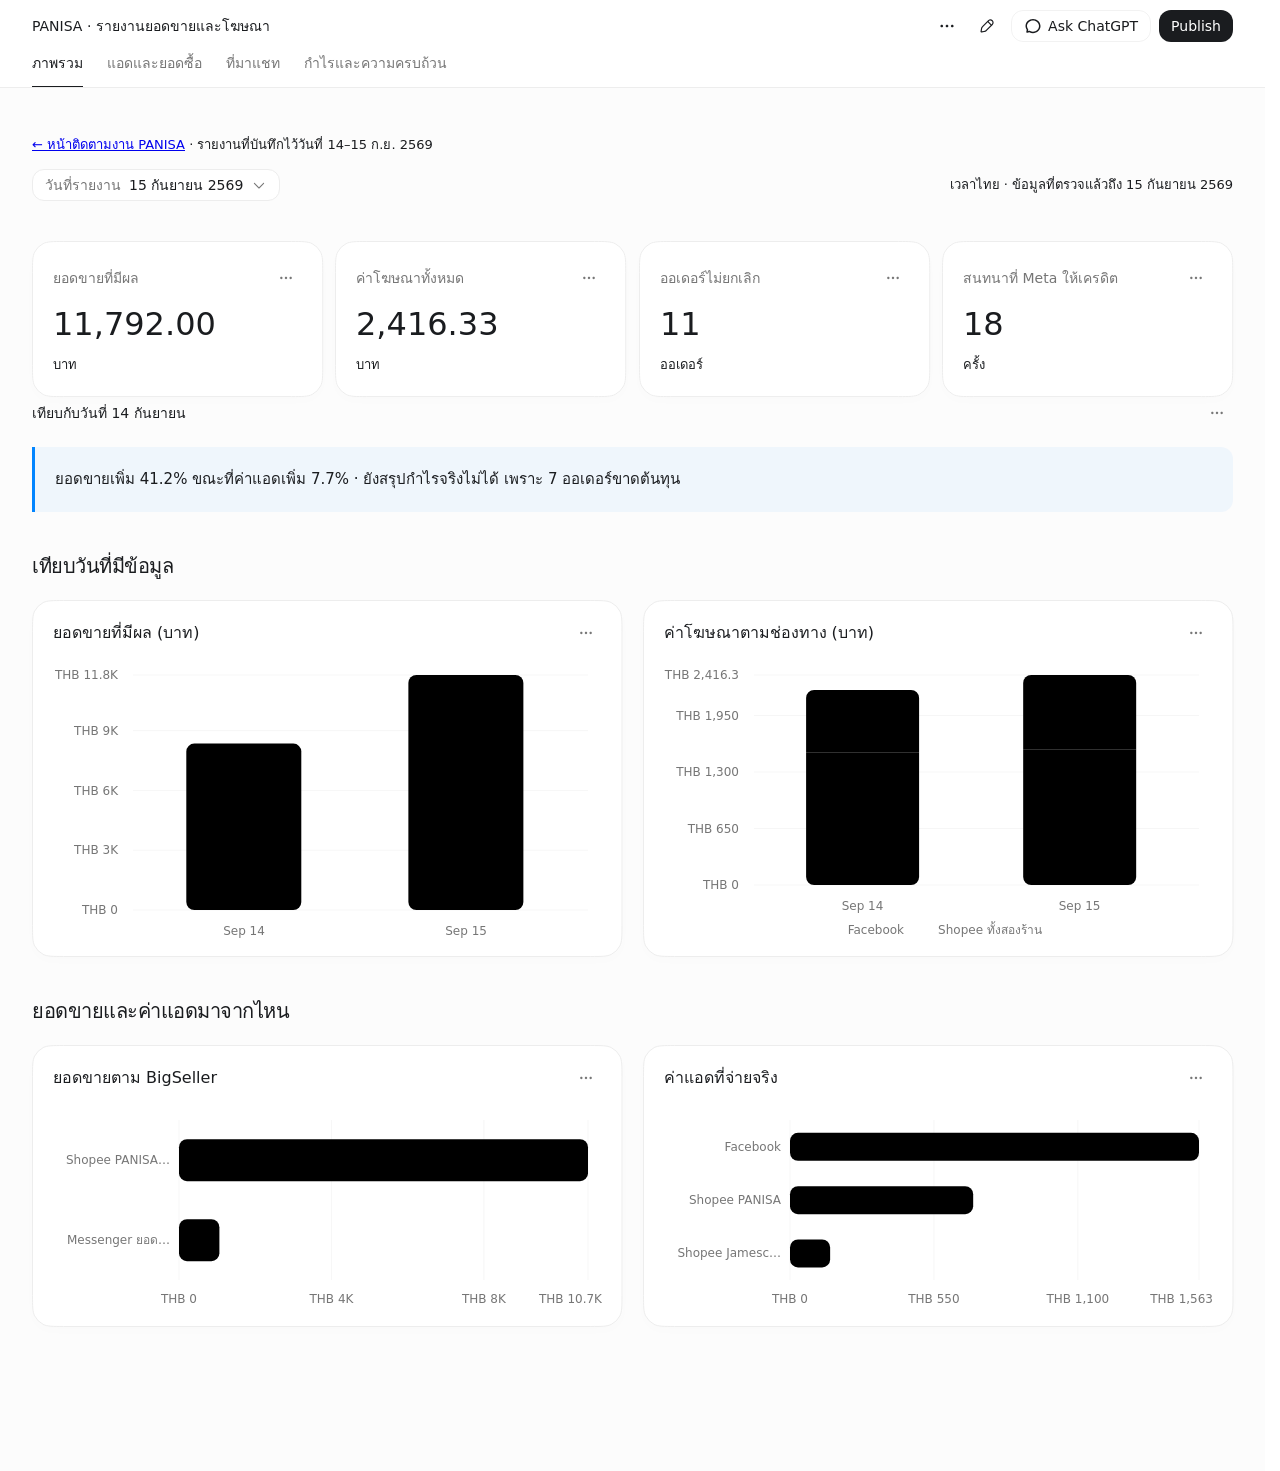
==== report.html @ 9f08c7e2 "Move sanitized PANISA report to owner GitHub Pages Host the saved 14–15 September report without log" ====
<!doctype html>
<html lang="en">
<head>
<meta charset="utf-8">
<meta name="viewport" content="width=device-width, initial-scale=1">
<meta name="color-scheme" content="light dark">
<meta name="theme-color" content="#ffffff">
<meta name="data-app-snapshot-sha256" content="b836aaf6c2256d7e12cbf09cf745acb4c7ccd8518aa69fadd85090bab24850bf">
<meta name="data-app-runtime-sha256" content="b5514c44f112ed9b8fe2e8674369e515b7e712abfc70a896140b96f0ab65cfd2">
<meta name="data-app-bootstrap" content="deferred-content-v1">


<meta name="data-app-local-thread" content="01a093ca-4a12-7403-a105-9a2bcfeb7c4c">
<title>PANISA · รายงานยอดขายและโฆษณา</title>
<link rel="icon" href="data:,">
<style>:root{color-scheme:light dark;--adaptive-theme:1;--font-sans-default:-apple-system-body,ui-sans-serif,-apple-system,system-ui,"Segoe UI",Helvetica,"Apple Color Emoji",Arial,sans-serif,"Segoe UI Emoji","Segoe UI Symbol";--font-sans:var(--vscode-font-family,var(--font-sans-default));--background:var(--color-token-main-surface-primary,var(--color-background-surface,light-dark(#fff,#181818)));--surface:var(--color-background-elevated-secondary-opaque,light-dark(#fcfcfc,#212121));--surface-raised:var(--color-token-dropdown-background,light-dark(#fff,#282828));--muted:light-dark(#f7f7f7,#282828);--control:var(--color-background-control-opaque,light-dark(#fff,#212121));--control-hover:light-dark(#f2f2f2,#303030);--interaction-hover:var(--muted);--interaction-active:var(--control-hover);--text:var(--color-token-foreground,var(--color-text-foreground,light-dark(#1a1c1f,#fff)));--secondary:var(--color-token-description-foreground,light-dark(#767676,#afafaf));--border:var(--color-token-border,var(--color-border,light-dark(#ededed,#303030)));--border-strong:var(--color-border-heavy,light-dark(#dfdfdf,#414141));--accent:var(--color-text-accent,light-dark(#339cff,#99ceff));--positive:var(--color-text-success,light-dark(#00a240,#40c977));--negative:var(--color-text-error,light-dark(#e02e2a,#ff6764));--chart-1:light-dark(#0285ff,#66b5ff);--chart-2:light-dark(#924ff7,#ad7bf9);--chart-3:light-dark(#04b84c,#40c977);--chart-4:light-dark(#fb6a22,#ff8549);--chart-5:light-dark(#ff66ad,#ff8cc1);--chart-6:light-dark(#ffc300,#ffd240);--chart-7:light-dark(#fa423e,#ff6764);--chart-8:light-dark(#8f8f8f,#afafaf);--chart-neutral-fill:color-mix(in srgb,var(--text) 3%,var(--surface));--ranked-list-fill:color-mix(in srgb,var(--chart-1) 16%,var(--surface));--ranked-list-fill-hover:color-mix(in srgb,var(--chart-1) 24%,var(--surface));--movement-positive:color-mix(in srgb,var(--positive) 75%,var(--text));--movement-negative:color-mix(in srgb,var(--negative) 75%,var(--text));--movement-total:var(--secondary);--card-radius:16px;--data-card-radius:20px;--data-card-background:var(--background);--control-radius:12px;--mark-radius:8;--card-shadow:0 4px 12px rgb(0 0 0/1%);--shadow:0 8px 16px -4px rgb(0 0 0/12%)}:root:not([data-app-theme]),:root:is([data-app-theme="original"],[data-app-theme="codex-classic"]){--dashboard-background:light-dark(color-mix(in srgb,var(--background) 98.6%,var(--text)),var(--background))}
.dashboard-topbar-copy,.dashboard-topbar-actions,.dashboard-topbar-edit-controls{align-items:center;gap:10px;min-width:0;display:flex}.dashboard-topbar-copy{flex:auto}.dashboard-topbar-actions,.dashboard-topbar-edit-controls{flex:none}.dashboard-topbar-mode-controls{flex:none;align-items:center;gap:10px;display:flex}.dashboard-topbar-mode-controls [data-mode-action]{box-sizing:border-box;white-space:nowrap;transform-origin:100%}@media (width<=599px){.dashboard-topbar-mode-controls{grid-area:2/1/3/-1;justify-self:end}}.data-executive-summary{border-radius:var(--data-card-radius,var(--card-radius));background:0 0;border:0;min-width:0;overflow:visible}.data-executive-summary-heading{margin:0}.data-executive-summary-trigger{border-radius:var(--data-card-radius,var(--card-radius));width:100%;color:var(--text);cursor:pointer;font:inherit;text-align:left;background:0 0;border:0;justify-content:space-between;align-items:center;gap:16px;padding:12px 14px;display:flex}.data-executive-summary-trigger:hover{background:var(--interaction-hover,var(--control-hover))}.data-executive-summary-trigger:focus-visible{outline:2px solid var(--accent);outline-offset:-2px}.data-executive-summary-title-group{flex-wrap:wrap;flex:1;align-items:baseline;gap:10px;min-width:0;display:flex}.data-executive-summary-title{white-space:nowrap;flex:none;font-size:16px;font-weight:500;line-height:20px}.data-executive-summary-preview{min-width:0;color:color-mix(in srgb, var(--secondary) 68%, transparent);text-overflow:ellipsis;white-space:nowrap;flex:240px;font-size:14px;font-weight:400;line-height:20px;overflow:hidden}.data-executive-summary-toggle-icon{width:18px;height:18px;color:var(--secondary);flex:none;position:relative}.data-executive-summary-toggle-icon:before,.data-executive-summary-toggle-icon:after{content:"";background:currentColor;border-radius:999px;width:14px;height:1.5px;position:absolute;top:50%;left:50%;transform:translate(-50%,-50%)}.data-executive-summary-toggle-icon:after{transform:translate(-50%,-50%)rotate(90deg)}.data-executive-summary-trigger[aria-expanded=true] .data-executive-summary-toggle-icon:after{opacity:0}.data-executive-summary[data-open] .data-executive-summary-title{color:var(--secondary)}.data-executive-summary-panel{padding:0 0 18px}.data-executive-summary--inset{background:color-mix(in srgb, var(--text) 2%, transparent);overflow:hidden}.data-executive-summary--inset .data-executive-summary-trigger:hover{background:color-mix(in srgb, var(--text) 2%, transparent)}.data-executive-summary--inset .data-executive-summary-panel{padding:0 14px 18px}.data-executive-summary-content{grid-template-columns:minmax(0,1fr);gap:16px;width:100%;min-width:0;max-width:780px;padding-top:8px;display:grid}.data-executive-summary-content>:where(p,ul,ol){margin:0}.data-executive-summary-content .rich-narrative{min-width:0;margin:0}.data-executive-summary-content :is(.rich-narrative-content,.report-rich-editable)>p{margin:0}.data-executive-summary-content p{color:var(--text);font-size:16px;line-height:1.55}.data-executive-summary-content :is(strong,b,.markdown-bold){font-weight:600}.data-segmented-control{border:1px solid var(--border);border-radius:var(--control-radius);background:var(--control);align-items:stretch;min-width:0;max-width:100%;display:inline-flex;overflow:visible}.data-segmented-control[data-full-width]{width:100%;display:flex}.data-segmented-control-label{text-overflow:ellipsis;white-space:nowrap;min-width:0;overflow:hidden}.data-segmented-control[data-disabled]{opacity:var(--control-disabled-opacity,.58)}.data-segmented-control button{border:0;border-left:1px solid var(--border);min-width:0;min-height:30px;color:var(--secondary);cursor:pointer;font:inherit;white-space:nowrap;background:0 0;flex:0 auto;justify-content:center;align-items:center;padding:0 12px;font-size:14px;font-weight:400;line-height:20px;display:inline-flex;position:relative}.data-segmented-control button:first-child{border-radius:var(--control-radius) 0 0 var(--control-radius)}.data-segmented-control button:last-child{border-radius:0 var(--control-radius) var(--control-radius) 0}.data-segmented-control button:only-child{border-radius:var(--control-radius)}.data-segmented-control-tooltip{z-index:var(--layer-tooltip);position:absolute;bottom:calc(100% + 7px);left:50%;transform:translate(-50%,2px)}.data-segmented-control-button:hover .data-segmented-control-tooltip,.data-segmented-control-button:focus-visible .data-segmented-control-tooltip{opacity:1;transform:translate(-50%)}.data-segmented-control[data-size=default] button{min-height:calc(var(--data-control-height,32px) - 2px)}.data-segmented-control[data-full-width] button{flex:1 1 0}.data-segmented-control button:first-child{border-left:0}.data-segmented-control button:hover:not(:disabled){background:var(--interaction-hover,var(--control-hover));color:var(--text)}.data-segmented-control button:focus-visible{z-index:1;outline:2px solid var(--accent);outline-offset:-2px;position:relative}.data-segmented-control button[aria-pressed=true]{background:color-mix(in srgb, var(--text) 5%, transparent);color:var(--text)}.data-segmented-control button:disabled{cursor:default}@media (prefers-reduced-motion:reduce){.data-segmented-control button{transition:none}}.data-slider{--data-slider-control-height:var(--data-control-height,32px);--data-slider-control-padding:var(--space-3,12px);--data-slider-inline-gap:24px;--data-slider-inline-label-width:200px;align-content:start;gap:var(--field-label-gap,6px);min-width:0;color:var(--text);display:grid;container:data-slider/inline-size}.data-slider[data-layout=inline]{grid-template-columns:minmax(112px, var(--data-slider-inline-label-width)) minmax(0, 1fr);align-items:center;column-gap:var(--data-slider-inline-gap);row-gap:var(--field-label-gap,6px)}.data-slider[data-layout=inline]>.data-slider-label--outside{grid-area:1/1}.data-slider[data-layout=inline]>.data-slider-control{grid-area:1/2}.data-slider[data-layout=inline][data-label-placement=hidden]>.data-slider-control{grid-column:1/-1}.data-slider[data-disabled]{opacity:var(--control-disabled-opacity,.58)}.data-slider-label{min-width:0;color:var(--secondary);font-size:14px;font-weight:400;line-height:20px}.data-slider-label--outside{width:fit-content}.data-slider-label--inline{box-sizing:border-box;width:100%;min-height:var(--data-slider-control-height);pointer-events:none;text-overflow:ellipsis;white-space:nowrap;align-items:center;padding-inline:16px;display:flex;overflow:hidden}.data-slider[data-label-placement=inline]{gap:0}.data-slider[data-label-placement=inline] .data-slider-label--inline{z-index:5;inset-block:0;left:var(--data-slider-control-padding);width:auto;max-width:calc(100% - 96px);min-height:0;padding:0;position:absolute}.data-slider--range[data-center-inline-label] .data-slider-label--inline{left:var(--data-slider-midpoint);width:max-content;max-width:max(0px, calc(var(--data-slider-span) - 32px));text-align:center;justify-content:center;transform:translate(-50%)}.data-slider-label--hidden,.data-slider-visually-hidden{clip:rect(0 0 0 0);clip-path:inset(50%);white-space:nowrap;border:0;width:1px;height:1px;margin:-1px;padding:0;position:absolute;overflow:hidden}.data-slider-control{height:var(--data-slider-control-height);border:1px solid var(--border);border-radius:var(--control-radius);background:var(--surface);touch-action:none;min-width:0;transition:border-color .12s,box-shadow .12s;position:relative;overflow:visible}.data-slider-control:has(.data-slider-input:focus-visible){border-color:var(--control-focus-border,var(--border-strong));box-shadow:var(--control-focus-ring,0 0 0 1px var(--border-strong))}.data-slider-track{z-index:1;border-radius:inherit;pointer-events:none;position:absolute;inset:-1px;overflow:visible}.data-slider-selection{inset:0 calc(100% - var(--data-slider-end-position)) 0 var(--data-slider-start-position);border-radius:inherit;background:var(--muted);min-width:0;box-shadow:inset 0 0 0 1px color-mix(in srgb, var(--text) 9%, transparent), 0 1px 1px color-mix(in srgb, var(--text) 3%, transparent);transition:box-shadow .12s;position:absolute}.data-slider:not([data-disabled]) .data-slider-control:hover .data-slider-selection{box-shadow:inset 0 0 0 1px color-mix(in srgb, var(--text) 14%, transparent), 0 1px 1px color-mix(in srgb, var(--text) 3%, transparent)}.data-slider--single .data-slider-selection{min-width:min(16px,100%)}.data-slider-bound,.data-slider-value{z-index:5;color:var(--secondary);font-variant-numeric:tabular-nums;pointer-events:none;white-space:nowrap;font-size:12px;line-height:16px;position:absolute;top:50%;transform:translateY(-50%)}.data-slider-bound{transition:opacity .12s}.data-slider-bound--minimum{left:8px}.data-slider-bound--maximum{right:8px}.data-slider-bound[data-hidden]{opacity:0}.data-slider-value[data-placement=inside]{color:var(--text)}.data-slider-value--end{right:var(--data-slider-control-padding);color:var(--text);font-size:14px;line-height:20px;left:auto}.data-slider--range .data-slider-value{color:var(--text);font-size:14px;line-height:20px}.data-slider-handle{z-index:4;background:var(--secondary);opacity:.55;pointer-events:none;border-radius:999px;width:2px;height:18px;transition:opacity .12s;position:absolute;top:50%;transform:translate(-1px,-50%)}.data-slider-handle--lower{left:clamp(8px, calc(var(--data-slider-start) + 8px), calc(100% - 8px))}.data-slider-handle--upper{left:clamp(8px, calc(var(--data-slider-end) - 8px), calc(100% - 8px))}.data-slider--range[data-collapsed] .data-slider-handle{left:clamp(8px, var(--data-slider-start), calc(100% - 8px))}.data-slider:not([data-disabled]) .data-slider-control:hover .data-slider-handle{opacity:.8}.data-slider--single .data-slider-control:has(.data-slider-input:active) .data-slider-handle--upper,.data-slider--single .data-slider-control:has(.data-slider-input:focus-visible) .data-slider-handle--upper,.data-slider--range[data-active-thumb=lower] .data-slider-control:has(.data-slider-input--lower:active,.data-slider-input--lower:focus-visible) .data-slider-handle--lower,.data-slider--range[data-active-thumb=upper] .data-slider-control:has(.data-slider-input--upper:active,.data-slider-input--upper:focus-visible) .data-slider-handle--upper{opacity:1}.data-slider-input{appearance:none;cursor:ew-resize;opacity:0;touch-action:none;background:0 0;border:0;outline:0;width:100%;height:100%;margin:0;position:absolute;inset:0}.data-slider-input:disabled{cursor:default}.data-slider-input--single{z-index:6}.data-slider--range .data-slider-input{z-index:6;pointer-events:none}.data-slider--range[data-active-thumb=lower] .data-slider-input--lower,.data-slider--range[data-active-thumb=upper] .data-slider-input--upper{z-index:7}.data-slider-input::-webkit-slider-runnable-track{height:var(--data-slider-control-height);background:0 0}.data-slider-input::-webkit-slider-thumb{width:20px;height:var(--data-slider-control-height);appearance:none;cursor:ew-resize;background:0 0;border:0;margin-top:0}.data-slider--range .data-slider-input::-webkit-slider-thumb{pointer-events:auto}.data-slider-input::-moz-range-track{height:var(--data-slider-control-height);background:0 0}.data-slider-input::-moz-range-thumb{width:20px;height:var(--data-slider-control-height);cursor:ew-resize;background:0 0;border:0}.data-slider--range .data-slider-input::-moz-range-thumb{pointer-events:auto}@media (pointer:coarse){.data-slider-input::-webkit-slider-thumb{width:44px}.data-slider-input::-moz-range-thumb{width:44px}}@container data-slider (width<=520px){.data-slider[data-layout=inline]>.data-slider-label--outside,.data-slider[data-layout=inline]>.data-slider-control{grid-column:1/-1}.data-slider[data-layout=inline]>.data-slider-label--outside{grid-row:1}.data-slider[data-layout=inline]>.data-slider-control{grid-row:2}}@media (prefers-reduced-motion:reduce){.data-slider-control,.data-slider-bound,.data-slider-handle{transition:none}}.data-switch{min-height:32px;color:var(--text);cursor:pointer;font:inherit;text-align:left;background:0 0;border:0;justify-content:space-between;align-items:center;gap:12px;padding:0;font-size:14px;font-weight:400;display:inline-flex}.data-switch[data-full-width]{width:100%}.data-switch-track{background:var(--border-strong);border-radius:999px;flex:none;width:34px;height:20px;transition:background .16s;position:relative}.data-switch-track:after{background:var(--surface-raised);content:"";border-radius:50%;width:16px;height:16px;transition:transform .16s;position:absolute;top:2px;left:2px}.data-switch[aria-checked=true] .data-switch-track{background:var(--accent)}.data-switch[aria-checked=true] .data-switch-track:after{transform:translate(14px)}.data-switch:focus-visible{outline:2px solid var(--accent);outline-offset:2px}.data-switch:disabled{cursor:default;opacity:var(--control-disabled-opacity,.58)}@media (prefers-reduced-motion:reduce){.data-switch-track,.data-switch-track:after{transition:none}}.data-switch[data-size=compact]{color:var(--secondary);font:inherit;border-radius:var(--control-radius);cursor:pointer;white-space:nowrap;background:0 0;border:0;align-items:center;gap:8px;padding:6px 8px;font-size:14px;display:inline-flex}.data-switch[data-size=compact]:hover{background:var(--interaction-hover);color:var(--text)}.data-switch[data-size=compact] .data-switch-track{background:var(--border-strong);border-radius:10px;width:28px;height:16px;transition:background .12s;position:relative}.data-switch[data-size=compact] .data-switch-track:after{content:"";background:var(--surface);border-radius:50%;width:12px;height:12px;transition:transform .12s;position:absolute;top:2px;left:2px}.data-switch[data-size=compact][aria-checked=true] .data-switch-track{background:var(--text)}.data-switch[data-size=compact][aria-checked=true] .data-switch-track:after{transform:translate(12px)}.form-checkbox{align-items:center;gap:var(--space-2);cursor:pointer;display:inline-flex}.form-checkbox-control{flex:0 0 var(--space-5);width:var(--space-5);height:var(--space-5);display:inline-flex;position:relative}.form-checkbox-control input{appearance:none;z-index:1;border-radius:var(--radius-xs);width:100%;height:100%;cursor:inherit;background:0 0;border:0;margin:0;position:absolute;inset:0}.form-checkbox-control>:not(input){pointer-events:none;position:absolute;inset:0}.form-checkbox-control [data-dashboard-icon=checkboxUnchecked]{color:var(--border-strong)}.form-checkbox-control [data-dashboard-icon=checkboxChecked]{color:var(--text);opacity:0}.form-checkbox-control input:checked~[data-dashboard-icon=checkboxUnchecked]{opacity:0}.form-checkbox-control input:checked~[data-dashboard-icon=checkboxChecked]{opacity:1}.form-checkbox-control input:focus-visible{outline:2px solid var(--accent);outline-offset:3px}.form-checkbox:has(input:disabled){opacity:.5;cursor:not-allowed}.section-navigator{z-index:20;padding:6px;position:fixed;top:50%;left:12px;transform:translateY(-50%)}.section-navigator:not([data-placement=inline])[data-fits-gutter=false]{visibility:hidden;pointer-events:none}.section-navigator-trigger{border-radius:var(--radius-md);color:var(--secondary);font:inherit;cursor:pointer;background:0 0;border:0;align-items:center;margin:0;padding:8px 6px;display:flex}.section-navigator-trigger:focus-visible{outline:2px solid var(--accent);outline-offset:2px}.section-navigator-rail{flex-direction:column;align-items:flex-start;width:28px;display:flex}.section-navigator-rail>span{align-items:center;height:12px;display:flex}.section-navigator-rail i{background:var(--secondary);opacity:.5;border-radius:999px;width:9px;height:3px;display:block}.section-navigator-rail i[data-active]{background:var(--text);opacity:1;width:14px}.section-navigator-label{display:none}.section-navigator-menu{opacity:0;visibility:hidden;pointer-events:none;gap:2px;width:max-content;max-width:calc(100vw - 24px);max-height:min(440px,80vh);transition:opacity .1s,transform .1s,visibility .1s;position:absolute;top:50%;left:0;overflow-y:auto;transform:translate(-4px,-50%)}.section-navigator[data-open] .section-navigator-menu{opacity:1;visibility:visible;pointer-events:auto;transform:translateY(-50%)}.section-navigator-menu .menu-item{min-height:28px;padding-block:4px;font-size:12px;font-weight:500}.section-navigator-menu .menu-item-label{text-overflow:ellipsis;white-space:nowrap;overflow:hidden}.section-navigator-menu .menu-item[aria-current]{background:var(--control);color:var(--text)}.section-navigator-menu .menu-item:not([aria-current]){color:var(--secondary)}.section-navigator[data-placement=inline]{margin-bottom:12px;position:relative;top:auto;left:auto;transform:none}.section-navigator[data-placement=inline] .section-navigator-label{display:inline}.section-navigator[data-placement=inline] .section-navigator-trigger{background:var(--control);border:1px solid var(--border);padding:8px 12px}.section-navigator[data-placement=inline] .section-navigator-menu{top:100%;transform:translateY(-4px)}.section-navigator[data-placement=inline][data-open] .section-navigator-menu{transform:none}@media (width<=1080px){.section-navigator:not([data-placement=inline]){display:none}}@media (prefers-reduced-motion:reduce){.section-navigator-menu{transition:none}}.bar-family-list-row,.bar-family-grouped-bar,.bar-family-bullet-row{width:100%;font:inherit;text-align:left;cursor:default;background:0 0;border:0;padding:0;position:relative}.experimental-bar-chart{min-width:0;position:relative}.bar-family-list{gap:var(--bar-family-row-gap,13px);padding:8px 0;display:grid}.bar-family-list[data-label-position=summary],.bar-family-range{padding:0}.bar-family-list-row{min-width:0;color:var(--text);gap:6px;transition:opacity .16s;display:grid}.bar-family-list[data-interacting] .bar-family-list-row:not([data-active]){opacity:.38}.bar-family-list-row:focus-visible,.bar-family-bullet-row:focus-visible{outline:2px solid var(--accent);outline-offset:4px;border-radius:6px}.bar-family-list-copy{font-size:var(--bar-family-font-size,14px);justify-content:space-between;align-items:baseline;gap:12px;line-height:1.2;display:flex}.bar-family-list-copy>span{text-overflow:ellipsis;white-space:nowrap;min-width:0;overflow:hidden}.bar-family-list-copy strong{font-size:inherit;flex:none;font-weight:650}.bar-family-list-track{min-width:0;height:var(--bar-family-thickness,12px);border-radius:var(--bar-family-radius,999px);background:0 0;display:block;overflow:hidden}.bar-family-list-row[data-track] .bar-family-list-track{background:var(--bar-family-track-color)}.bar-family-list-track>span{border-radius:inherit;height:100%;transition:width .18s;display:block}.bar-family-list-row[data-track] .bar-family-list-track[data-segments]{grid-template-columns:repeat(var(--progress-segments), minmax(0, 1fr));background:0 0;gap:3px;display:grid}.bar-family-list-track[data-segments]>span{background:color-mix(in srgb, var(--progress-color) 14%, var(--surface))}.bar-family-list-track[data-segments]>span[data-active]{background:var(--progress-color)}.bar-family-progress-summary{flex-wrap:wrap;gap:4px 8px}.bar-family-progress-summary strong{letter-spacing:-.035em;font-size:20px;font-weight:560;line-height:24px}.bar-family-progress-summary>span{color:var(--secondary);white-space:normal;overflow-wrap:normal}.bar-family-range-track{background:var(--border-strong);border-radius:999px;height:3px;position:relative}.bar-family-range-track i{border:2px solid var(--surface);background:var(--bar-family-range-color,var(--text));width:8px;height:8px;box-shadow:0 0 0 1px var(--border-strong);border-radius:50%;position:absolute;top:50%;transform:translate(-50%,-50%)}.bar-family-range .bar-family-list-row{align-content:center;min-height:28px}.bar-family-range .bar-family-list-row:is(:hover,:focus-visible) .bar-family-range-track{background:var(--secondary)}.bar-family-range .bar-family-list-row:is(:hover,:focus-visible) .bar-family-range-track i{box-shadow:0 0 0 2px var(--bar-family-range-color,var(--text))}.bar-family-range-bounds{color:var(--secondary);font-variant-numeric:tabular-nums;font-size:10px}.bar-family-list-row:hover .bar-family-list-track>span,.bar-family-list-row:focus-visible .bar-family-list-track>span{filter:saturate(1.12)brightness(.92)}.bar-family-list--rankedList .bar-family-list-copy{z-index:2;height:var(--bar-family-thickness,32px);color:var(--text);align-items:center;position:absolute;top:0;left:12px;right:12px}.bar-family-list--rankedList .bar-family-list-row{gap:0}.bar-family-list[data-label-position=above] .bar-family-list-row{gap:7px}.bar-family-list[data-label-position=above] .bar-family-list-value{font-size:var(--bar-family-font-size,14px);align-items:baseline;gap:4px;line-height:1;display:flex}.bar-family-list[data-label-position=above] .bar-family-list-value strong{letter-spacing:-.02em;font-size:28px;font-weight:500}.bar-family-list[data-label-position=above] .bar-family-list-track>span{align-items:center;padding-inline:10px;display:flex}.bar-family-list[data-label-position=above] .bar-family-list-track b{font-size:var(--bar-family-font-size,14px);text-overflow:ellipsis;white-space:nowrap;font-weight:500;overflow:hidden}.bar-family-list-toggle{color:var(--secondary);font:inherit;cursor:pointer;background:0 0;border:0;border-radius:8px;justify-self:start;padding:5px 9px;font-size:13px;font-weight:600}.bar-family-list-toggle:hover{background:color-mix(in srgb, var(--text) 6%, transparent);color:var(--text)}.bar-family-list-toggle:focus-visible{outline:2px solid var(--accent);outline-offset:2px}.bar-family-grouped-list{gap:var(--bar-family-group-gap,15px);display:grid}.bar-family-grouped-row{gap:6px;display:grid}.bar-family-grouped-label{color:var(--text);font-size:14px;font-weight:500}.bar-family-grouped-pair{gap:4px;display:grid}.bar-family-grouped-bar{grid-template-columns:minmax(0, 1fr) var(--bar-family-value-width,4ch);min-height:max(22px, var(--bar-family-thickness,10px));color:inherit;align-items:center;gap:12px;transition:opacity .16s;display:grid}.bar-family-grouped-list[data-interacting] .bar-family-grouped-bar:not([data-active]){opacity:.38}.bar-family-grouped-bar:hover .bar-family-grouped-track>span,.bar-family-grouped-bar:focus-visible .bar-family-grouped-track>span{filter:saturate(1.08)brightness(.96)}.bar-family-grouped-bar:focus-visible{outline:2px solid var(--accent);outline-offset:3px;border-radius:4px}.bar-family-grouped-track{min-width:0;height:var(--bar-family-thickness,10px);border-radius:var(--bar-family-radius,5px);display:block;overflow:hidden}.bar-family-grouped-value{text-align:end;min-width:4ch;color:var(--text);font-variant-numeric:tabular-nums;font-size:14px;font-weight:600;line-height:22px}.bar-family-grouped-track>span{border-radius:inherit;height:100%;display:block}.bar-family-grouped-list>.chart-legend{justify-content:flex-start;margin:0}.experimental-bar-plot{width:100%;height:100%;min-height:0}.experimental-bar-chart[data-axis-label=true]{grid-template-rows:minmax(0,1fr) 18px;gap:4px;display:grid}.experimental-bar-axis-label{color:var(--secondary);text-align:center;font-size:11px;line-height:18px}.bar-family-segmented{gap:18px;padding:8px 0;display:grid;position:relative;container:composition/inline-size}.bar-family-segmented :is(.bar-family-segment,.bar-family-segment-callouts>div,.bar-family-segment-labels>div,.bar-family-segment-annotations>div,tbody>tr){transition:opacity .12s}.bar-family-segmented[data-interacting] :is(.bar-family-segment,.bar-family-segment-callouts>div,.bar-family-segment-labels>div,.bar-family-segment-annotations>div,tbody>tr):not([data-active]){opacity:.38}.bar-family-segment[data-active]{box-shadow:inset 0 0 0 1px color-mix(in srgb, var(--text) 24%, transparent)}@media (prefers-reduced-motion:reduce){.bar-family-segmented *{transition:none}}.bar-family-comparison-table{max-width:100%;display:none;overflow-x:auto}.bar-family-comparison-table table{border-collapse:collapse;width:100%;font-size:13px}.bar-family-comparison-table :is(th,td){border-bottom:1px solid var(--border);text-align:right;font-variant-numeric:tabular-nums;padding:10px 4px}.bar-family-comparison-table th{font-weight:500}.bar-family-comparison-table th:first-child{text-align:left}.bar-family-comparison-table thead,.bar-family-period-label{color:var(--secondary);font-size:12px}.bar-family-segmented[data-callouts-fit=false]>.bar-family-segment-callouts{visibility:hidden;pointer-events:none;top:0;position:absolute;inset-inline:0}.bar-family-segmented[data-callouts-fit=false]>.bar-family-comparison-table{display:block}.bar-family-segmented-track{width:100%;height:var(--bar-family-thickness,28px);border-radius:var(--bar-family-radius,999px);background:color-mix(in srgb, var(--text) 7%, transparent);display:flex;overflow:visible}.bar-family-segment{border:0;border-right:var(--bar-family-segment-gap,2px) solid var(--surface);color:#fff;min-width:2px;font:inherit;font-size:var(--bar-family-font-size,14px);cursor:default;padding:0;font-weight:650;position:relative;overflow:visible}.bar-family-segment:first-child{border-radius:var(--bar-family-radius,999px) 0 0 var(--bar-family-radius,999px)}.bar-family-segment:last-child{border-radius:0 var(--bar-family-radius,999px) var(--bar-family-radius,999px) 0;border-right:0}.bar-family-segment:only-child,.bar-family-segmented[data-rounded-segments] .bar-family-segment{border-radius:var(--bar-family-radius,999px)}.bar-family-segment:hover,.bar-family-segment:focus-visible{z-index:2}.bar-family-segment:focus-visible{outline:2px solid var(--accent);outline-offset:3px}.bar-family-segment-annotations{grid-template-columns:repeat(2,minmax(0,1fr));gap:0 24px;display:grid}@container composition (width<=560px){.bar-family-segment-annotations{grid-template-columns:minmax(0,1fr)}}.bar-family-segment-annotations>div{border-bottom:1px solid var(--border);font-size:var(--bar-family-font-size,14px);grid-template-columns:8px minmax(0,1fr) auto;align-items:center;gap:9px;padding:10px 0;display:grid}.bar-family-segment-key{border-radius:50%;width:8px;height:8px}.bar-family-segment-annotations strong,.bar-family-segment-annotations small{display:block}.bar-family-segment-annotations strong{font-size:inherit;font-weight:580}.bar-family-segment-annotations small{color:var(--secondary);font-size:inherit;margin-top:3px;line-height:1.25}.bar-family-segment-annotations b{font-size:inherit;font-weight:650}.bar-family-segment-callouts{color:var(--text);font-size:var(--bar-family-font-size,14px);align-items:end;gap:0;display:grid}.bar-family-segment-callouts>div{min-width:0;padding-right:12px}.bar-family-segment-callouts[data-align=right]>div{text-align:right;padding-left:12px;padding-right:0}.bar-family-segment-callouts[data-align=right] span i{margin-left:8px;margin-right:0}.bar-family-segment-callouts strong,.bar-family-segment-callouts span{font-size:inherit;line-height:1.3;display:block}.bar-family-segment-callouts strong{text-overflow:ellipsis;white-space:nowrap;font-weight:500;overflow:hidden}.bar-family-segment-callouts span{white-space:nowrap;margin-top:5px;font-weight:400}.bar-family-segment-callouts span b{font-size:18px;font-weight:500}.bar-family-segment-callouts span i{background:color-mix(in srgb, var(--text) 18%, transparent);vertical-align:-3px;width:1px;height:16px;margin-right:8px;display:inline-block}.bar-family-segment-callouts small{color:var(--secondary);font-size:inherit;margin-left:7px;font-weight:450}.bar-family-segment-callouts[data-position=bottom]{color:color-mix(in srgb, var(--secondary) 72%, transparent);align-items:start}.bar-family-segment-callouts[data-position=bottom] span{margin-top:0}.bar-family-segment-callouts[data-position=bottom] small{color:inherit}.bar-family-segment-callouts[data-position=bottom] strong{margin-top:5px;font-weight:500}.bar-family-segmented:has(.bar-family-segment-callouts){gap:10px}.bar-family-segmented:has(.bar-family-segment-callouts) .bar-family-segmented-track+.bar-family-segmented-track{margin-top:2px}.bar-family-segment-labels{color:var(--text);font-size:var(--bar-family-font-size,14px);gap:0;display:grid}.bar-family-segment-labels>div{text-align:center;justify-items:center;gap:3px;min-width:0;display:grid}.bar-family-segment-labels>div:first-child{text-align:left;justify-items:start}.bar-family-segment-labels>div:last-child{text-align:right;justify-items:end}.bar-family-segment-labels strong{font-size:inherit;font-weight:500;line-height:1.25}.bar-family-segment-labels span{color:var(--secondary);font-size:inherit;line-height:1.25}.bar-family-bullets{gap:var(--bar-family-row-gap,18px);padding:8px 0;display:grid}.bar-family-bullet-row{color:var(--text);gap:7px;display:grid}.bar-family-bullet-track{height:var(--bar-family-thickness,18px);background:color-mix(in srgb, var(--text) 7%, transparent);border-radius:999px;display:block;position:relative}.bar-family-bullet-value,.bar-family-bullet-projection{border-radius:inherit;position:absolute;top:0;bottom:0;left:0}.bar-family-bullet-projection{opacity:.28}.bar-family-bullet-track i{background:var(--text);border-radius:2px;width:2px;position:absolute;top:-4px;bottom:-4px;transform:translate(-1px)}.bar-family-bullet-row:hover .bar-family-bullet-value,.bar-family-bullet-row:focus-visible .bar-family-bullet-value{filter:saturate(1.08)brightness(.96)}@media (width<=520px){.bar-family-segment-annotations{grid-template-columns:1fr}}@media (prefers-reduced-motion:reduce){.bar-family-list-track>span{transition:none}}:root{--spacing:.25rem;--space-1:var(--spacing);--space-2:calc(var(--spacing) * 2);--space-3:calc(var(--spacing) * 3);--space-4:calc(var(--spacing) * 4);--space-5:calc(var(--spacing) * 5);--space-6:calc(var(--spacing) * 6);--data-card-gap:20px;--data-metric-gap:12px;--data-section-gap:40px;--data-section-content-gap:20px;--data-after-metrics-gap:32px;--radius-2xs:2px;--radius-xs:4px;--radius-sm:6px;--radius-md:8px;--radius-lg:10px;--radius-xl:12px;--radius-2xl:16px;--radius-3xl:20px;--radius-4xl:24px;--radius-full:9999px;--shadow-sm:0 1px 2px -1px #00000014;--shadow-md:0 2px 4px -1px #00000014;--shadow-lg:0 4px 8px -2px #0000001a;--shadow-xl:0 8px 16px -4px #0000001f;--shadow-2xl:0 16px 32px -8px #00000030;--shadow-hairline:0 0 0 .5px color-mix(in srgb, var(--text) 14%, transparent);--text-xs-size:12px;--text-xs-line:16px;--text-sm-size:14px;--text-sm-line:20px;--text-md-size:16px;--text-md-line:24px;--text-lg-size:18px;--text-lg-line:28px;--text-xl-size:20px;--text-xl-line:28px;--text-title-2-tracking:normal;--text-title-3-tracking:normal;--text-large-title-tracking:normal;--inverse-surface:var(--color-background-primary-solid,#111);--inverse-surface-hover:var(--color-background-primary-solid-hover,#000);--inverse-text:var(--color-text-primary-solid,#fff);--danger-surface:var(--color-background-danger-solid,var(--negative));--danger-text:var(--color-text-danger-solid,#fff);--radius-small:var(--radius-md,8px);--layer-header:30;--layer-tooltip:50;--tooltip-delay:.6s;--layer-drag:1000;--layer-tooltip-portal:1100;--motion-duration-fast:.15s;--motion-duration-standard:.3s;--motion-duration-segmented:.3s;--motion-easing-emphasized:cubic-bezier(.23, 1, .32, 1);--motion-easing-segmented:cubic-bezier(.23, 1, .32, 1);--motion-easing-out-quint:cubic-bezier(.23, 1, .32, 1);--block-drag-activation-distance:6;--block-drag-lift:-5px;--block-drag-scale:1.015;--block-drag-preview-opacity:.97;--block-drag-source-opacity:.24;--block-drag-max-tilt:1.5;--block-drag-velocity-smoothing:.18;--block-drag-direction-dead-zone:.04;--block-drag-rotation-duration:.1s;--block-drag-reorder-duration:.22s;--block-drag-drop-duration:.22s;--block-drag-reorder-easing:var(--motion-easing-emphasized);--block-drag-insertion-hysteresis:10;--block-drag-scroll-edge:56;--block-drag-scroll-speed:18;--block-layout-min-metric-span:2;--block-layout-min-chart-span:3;--block-layout-min-custom-span:3;--block-layout-min-table-span:3;--block-layout-min-block-span:3;--block-layout-max-row-items:6;--block-layout-row-insertion-zone:40;--block-layout-row-attraction:8;--block-layout-row-hover-delay:.45s;--block-layout-touch-row-hover-delay:.65s;--block-layout-row-gap:0px;--block-layout-auto-resize:1;--dashboard-frosted-background:color-mix(in srgb, var(--background) 95%, transparent);--dashboard-frosted-blur:14px;--data-app-dashboard-content-width:1440px;--data-app-dashboard-wide-content-width:var(--data-app-dashboard-content-width);--data-app-report-evidence-width:748px;--data-app-report-prose-width:748px;--data-app-dashboard-gutter:32px;--data-app-report-gutter:36px;--data-app-dashboard-mobile-gutter:16px;--data-app-report-mobile-gutter:20px;--report-comparison-fill:var(--lightningcss-light,#d4d4d4)var(--lightningcss-dark,#929292);--dashboard-content-max-width:calc(var(--data-app-dashboard-content-width) + 2 * var(--data-app-dashboard-gutter));--dashboard-content-gutter:var(--data-app-dashboard-gutter);--dashboard-content-mobile-gutter:var(--data-app-dashboard-mobile-gutter);font-family:var(--font-sans);font-synthesis:none;text-rendering:optimizelegibility;-webkit-font-smoothing:antialiased}.source-section{gap:var(--space-6);padding:var(--space-6);display:grid}.source-definition{padding:var(--space-4);border-radius:var(--radius-xl);background:var(--muted)}.source-definition h3{margin:3px 0 7px;font-size:16px}.source-definition>p:last-child{color:var(--secondary);margin:0;font-size:14px;line-height:1.55}.source-label,.source-metadata dt{color:var(--secondary);letter-spacing:0;text-transform:none;margin:0;font-size:14px;line-height:24px}.source-value{overflow-wrap:anywhere;color:var(--secondary);margin:0;font-size:12px}.source-metadata{grid-template-columns:repeat(2,minmax(0,1fr));gap:8px;margin:0;display:grid}.source-metadata div{min-width:0}.source-metadata dd{overflow-wrap:anywhere;color:var(--text);margin:8px 0 0;font-size:14px;line-height:1.6}.source-group{gap:8px;display:grid}.source-copy{color:var(--secondary);margin:0;font-size:14px;line-height:1.55}.source-pills{flex-wrap:wrap;gap:7px;display:flex}.source-pill{border:1px solid var(--border);border-radius:999px;align-items:center;gap:6px;min-width:0;padding:6px 9px;font-size:12px;display:inline-flex}.source-pill[href]{color:var(--text);text-decoration:none}.source-pill[href]:hover{border-color:var(--accent);color:var(--accent)}.source-pill span{overflow-wrap:anywhere}.source-definitions{border-collapse:collapse;width:100%}.source-definitions :is(th,td){border-bottom:1px solid color-mix(in srgb, var(--text) 5%, transparent);color:var(--text);text-align:left;vertical-align:top;padding:8px 0;font-size:14px;line-height:1.6}.source-definitions tr:first-child :is(th,td){border-top:1px solid color-mix(in srgb, var(--text) 5%, transparent)}.source-definitions th{width:136px;padding-right:16px;font-weight:500}.source-definition-formula{overflow-wrap:anywhere;color:var(--secondary);margin-top:5px;font-family:ui-monospace,SFMono-Regular,Menlo,Consolas,monospace;font-size:12px;line-height:1.55;display:block}.source-definition-variable{margin-top:2px;font-weight:400}.source-definition-lineage{overflow-wrap:anywhere;color:var(--secondary);margin-top:4px;font-size:12px;line-height:1.55;display:block}.source-caveats{border-top:1px solid color-mix(in srgb, var(--text) 5%, transparent);margin:0;padding:0;list-style:none;display:grid}.source-caveats li{border-bottom:1px solid color-mix(in srgb, var(--text) 5%, transparent);min-width:0;color:var(--text);padding:8px 0;font-size:14px;line-height:1.6}.source-list{gap:2px;margin:0 -8px;display:grid}.source-row{min-width:0;color:var(--text);border-radius:8px;grid-template-columns:17px minmax(0,1fr) auto;align-items:center;gap:10px;padding:9px 8px;font-size:14px;line-height:20px;text-decoration:none;display:grid}.source-row-icon{color:var(--secondary);align-self:start;margin-top:2px}.source-row-copy{gap:1px;min-width:0;display:grid}.source-row-title{overflow-wrap:anywhere;white-space:normal;min-width:0}.source-trust,.source-usage-note{overflow-wrap:anywhere;color:var(--secondary);font-family:var(--font-sans,inherit);white-space:normal;font-size:12px;line-height:20px}.source-row-external{color:var(--secondary);opacity:0;transition:opacity .12s}.source-row[href]:is(:hover,:focus-visible){background:color-mix(in srgb, var(--text) 5%, transparent)}.source-row[href]:is(:hover,:focus-visible) .source-row-external{opacity:1}.source-section .source-evidence{color:var(--text);font-size:14px;line-height:1.55}.source-trace{gap:0;margin:2px 0 0;padding:0;list-style:none;display:grid}.source-trace-step{grid-template-columns:30px minmax(0,1fr);gap:13px;padding:0 0 22px;display:grid;position:relative}.source-trace-step:not(:last-child):after{background:var(--border);content:"";width:1px;position:absolute;top:30px;bottom:3px;left:14px}.source-trace-marker{border:1px solid var(--border);background:var(--surface);width:29px;height:29px;color:var(--secondary);border-radius:50%;place-items:center;font-size:12px;display:grid}.source-trace-copy{min-width:0;padding-top:4px}.source-trace-copy>strong{color:var(--text);font-size:14px;line-height:1.45;display:block}.source-trace-copy>p{color:var(--text);overflow-wrap:anywhere;margin:6px 0 0;font-size:14px;line-height:1.6}.source-trace-copy .source-pills{margin-top:10px}.sql-viewer{border:1px solid var(--border);background:var(--muted);border-radius:12px;overflow:hidden}.sql-toolbar{border-bottom:1px solid var(--border);justify-content:space-between;align-items:center;gap:12px;min-height:46px;padding:6px 10px 6px 14px;display:flex}.sql-toolbar-actions{align-items:center;gap:2px;display:flex}.sql-source-links{flex-wrap:wrap;gap:8px;min-width:0;display:flex}.sql-source-links a{color:var(--secondary);align-items:center;gap:5px;font-size:12px;text-decoration:none;display:inline-flex}.sql-source-links a:hover{color:var(--text)}.sql-copy-button{min-height:30px;color:var(--secondary);background:0 0;border:0;border-radius:7px;flex:none;align-items:center;gap:5px;padding:5px 8px;font-size:12px;display:inline-flex}.sql-copy-button:hover{background:var(--interaction-hover);color:var(--text)}.sql{white-space:pre;min-height:120px;max-height:calc(100dvh - 250px);margin:0;padding:12px 0;font-family:ui-monospace,SFMono-Regular,Menlo,Monaco,Consolas,monospace;font-size:12px;line-height:1.7;overflow:auto}.sql :is(code,span){font-family:inherit}.sql-line{grid-template-columns:38px minmax(0,1fr);padding-right:14px;display:grid}.sql-line-number{color:var(--secondary);text-align:right;user-select:none;padding-right:10px}.sql-line-content{overflow-wrap:anywhere;white-space:pre-wrap}.sql code{min-width:0;display:block}.sql-keyword{color:var(--accent)}.sql-string{color:var(--positive)}.dialog.chart-export-dialog{--control-radius:var(--radius-xl);background:var(--background);width:100vw;max-width:none;height:100dvh;max-height:none;box-shadow:none;border:0;border-radius:0;flex-direction:column;display:flex;top:0;left:0;overflow:hidden;transform:none}.chart-export-dialog .dialog-header:focus{outline:none}.chart-export-dialog>.dialog-header,.chart-export-footer{flex-shrink:0}.chart-export-dialog>.dialog-header{min-height:52px;padding:0 var(--data-app-dashboard-gutter);border-bottom:var(--hairline,1px) solid var(--color-border-light,var(--border))}.chart-export-dialog .dialog-content{flex-direction:column;flex:auto;min-height:0;padding:0;display:flex;overflow:hidden}.chart-export-layout{flex:auto;grid-template-columns:minmax(0,1fr) minmax(260px,320px);min-height:0;display:grid;overflow:hidden}.chart-export-main{flex-direction:column;min-width:0;min-height:0;padding:0 0 20px;display:flex}.chart-export-stage{background:var(--background);flex:auto;justify-content:safe center;align-items:safe center;min-width:0;min-height:0;padding:28px;display:flex;overflow:auto}.chart-export-preset-description{color:var(--secondary);text-align:center;margin:0;font-size:12px;line-height:18px}.chart-export-preview-frame{flex-shrink:0;position:relative}.chart-export-preview{box-sizing:content-box;transform-origin:0 0;border:1px solid var(--color-border-light,var(--border));border-radius:var(--radius-3xl);position:absolute;inset:0 auto auto 0}.chart-export-preview-clip{border-radius:inherit;width:100%;height:100%;overflow:hidden}.chart-export-preview-clip[data-transparent=true]{background-color:var(--surface);background-image:conic-gradient(color-mix(in srgb, var(--text) 8%, transparent) 25%, transparent 0 50%, color-mix(in srgb, var(--text) 8%, transparent) 0 75%, transparent 0);background-size:16px 16px}.chart-export-artwork[data-transparent=true]{background:0 0}.chart-export-artwork{box-sizing:border-box;background:var(--surface);color:var(--text);font-family:var(--font-sans);pointer-events:none;border:0;border-radius:0;flex-direction:column;gap:12px;padding:20px;display:flex;position:relative;overflow:hidden}.chart-export-heading{flex-shrink:0}.chart-export-heading h2{font:500 16px/24px var(--font-sans);color:var(--text);margin:0}.chart-export-heading p{font:400 14px/20px var(--font-sans);color:var(--secondary);margin:0}.chart-export-heading h2+p{margin-top:4px}.chart-export-provenance p{margin:0}.chart-export-provenance p+p{margin-top:2px}.chart-export-provenance{font:400 12px/18px var(--font-sans);color:var(--secondary);overflow-wrap:anywhere;flex-shrink:0;margin:0}.chart-export-plot{flex:auto;min-height:100px}.chart-export-plot>.chart-layout{height:auto}.chart-export-plot .chart-frame{flex:none}.chart-export-plot .chart-layout--legend-right{flex-direction:column;display:flex}.chart-export-plot .chart-legend{max-height:none;overflow:visible;mask-image:none}.chart-export-plot .chart-legend li[data-collapsed]{visibility:visible}.chart-export-plot .chart-legend-toggle{display:none}.chart-export-resize{border-radius:var(--radius-md);width:28px;height:28px;color:var(--border-strong);cursor:nwse-resize;touch-action:none;background:0 0;border:0;place-items:center;padding:0;display:grid;position:absolute;bottom:-12px;right:-12px}.chart-export-resize:after{content:"";box-sizing:border-box;border-radius:var(--radius-full);clip-path:inset(50% 0 0 50%);pointer-events:none;border:2px solid;width:24px;height:24px;position:absolute;top:-3px;left:-3px}.chart-export-resize:hover{color:var(--secondary)}.chart-export-resize:focus-visible{outline:2px solid var(--accent);outline-offset:2px}.chart-export-size-controls{flex-direction:column;flex:none;align-items:center;gap:14px;padding:20px 20px 0;display:flex}.chart-export-presets{flex-wrap:wrap;justify-content:center;align-items:center;gap:8px;display:flex}.chart-export-presets button{border:1px solid var(--border);border-radius:var(--radius-xl);min-height:32px;color:var(--secondary);background:0 0;padding:0 12px;font-size:14px}.chart-export-presets button:hover,.chart-export-presets button[data-active]{background:var(--interaction-hover);color:var(--text)}.chart-export-custom-size{align-items:center;gap:8px;display:flex}.chart-export-controls.explorer-controls{border-top:0;border-left:var(--hairline,1px) solid var(--color-border-light,var(--border));max-height:none;overflow:auto}.chart-export-controls .explorer-section{flex-direction:column;align-items:stretch;display:flex}.chart-export-controls .explorer-section+.explorer-section{border:0;margin-inline:0;padding-inline:0}.chart-export-dimensions{color:var(--secondary);align-items:center;gap:8px;font-size:14px;display:flex}.chart-export-dimensions label{border:1px solid var(--border);border-radius:var(--radius-xl);align-items:center;gap:4px;min-width:0;padding:0 6px 0 8px;display:flex}.chart-export-dimensions input{width:48px;min-width:0;height:30px;color:var(--text);font:inherit;font-variant-numeric:tabular-nums;appearance:textfield;background:0 0;border:0;padding:0}.chart-export-dimensions input::-webkit-inner-spin-button{-webkit-appearance:none;margin:0}.chart-export-dimensions input::-webkit-outer-spin-button{-webkit-appearance:none;margin:0}.chart-export-dimensions label:focus-within{outline:2px solid var(--accent);outline-offset:2px}.chart-export-dimensions input:focus{outline:none}.chart-export-footer{border-top:1px solid var(--border);justify-content:flex-end;align-items:center;gap:8px;padding:16px 20px;display:flex}.chart-export-status{color:var(--secondary);margin:0 auto 0 0;font-size:12px;line-height:18px}@media (width<=800px){.chart-export-layout{flex-direction:column;display:flex;overflow:auto}.chart-export-main{flex:none}.chart-export-stage{flex:none;height:55dvh;min-height:280px}.chart-export-controls.explorer-controls{border-left:0;border-top:var(--hairline,1px) solid var(--color-border-light,var(--border));overflow:visible}.chart-export-footer{flex-wrap:wrap}.chart-export-status{flex-basis:100%}}@media (width<=650px){.chart-editor-dialog.chart-export-dialog>.dialog-header{min-height:50px;padding:0 var(--data-app-dashboard-mobile-gutter)}.chart-export-stage{padding-inline:var(--data-app-dashboard-mobile-gutter)}.chart-export-size-controls{padding:16px var(--data-app-dashboard-mobile-gutter) 0;gap:10px}.chart-export-presets{flex-wrap:nowrap;justify-content:space-between;gap:4px;width:100%;overflow-x:auto}.chart-export-presets button{white-space:nowrap;padding-inline:4px}.chart-export-resize{width:44px;height:44px}.chart-export-resize:after{top:7px;left:7px}.chart-export-footer{padding:12px var(--data-app-dashboard-mobile-gutter) calc(12px + env(safe-area-inset-bottom));grid-template-columns:repeat(2,minmax(0,1fr));gap:8px;display:grid}.chart-export-footer>:is(button,a){box-sizing:border-box;white-space:nowrap;place-items:center;width:100%;min-width:0;min-height:44px;padding-inline:4px;font-size:14px;display:grid}.chart-export-footer .chart-export-status{grid-column:1/-1}}.dialog.publish-review-dialog{border-radius:24px;flex-direction:column;width:min(480px,100vw - 32px);max-width:calc(100vw - 32px);max-height:calc(100dvh - 32px);display:flex;overflow:hidden}.publish-review-dialog .dialog-header{flex:none;padding:24px 24px 20px}.publish-review-dialog .dialog-header h2{font-size:20px;line-height:28px}.publish-review-dialog .dialog-header .icon-button:hover:not(:disabled){background:color-mix(in srgb, var(--text) 8%, transparent)}.publish-review-dialog .dialog-content{flex-direction:column;min-height:0;padding:0;display:flex}.publish-review-body{overscroll-behavior:contain;min-height:0;padding:0 24px 24px;overflow:auto}.publish-review-section h3{font:500 14px/20px var(--font-sans);margin:0 0 12px}.publish-review-section p{color:var(--secondary);font:400 14px/20px var(--font-sans);margin:0}.publish-review-audience{border:0;gap:8px;min-width:0;margin:0;padding:0;display:grid}.publish-review-option{border:1px solid var(--color-border-light,var(--border));cursor:pointer;border-radius:12px;grid-template-columns:18px minmax(0,1fr) 16px;align-items:center;gap:12px;min-height:68px;padding:12px;display:grid}.publish-review-option:has(input:checked){border-color:var(--text);background:color-mix(in srgb, var(--text) 3%, transparent)}.publish-review-option:hover{background:var(--interaction-hover)}.publish-review-option:has(input:focus-visible){outline:2px solid var(--text);outline-offset:2px}.publish-review-option>.dashboard-icon,.publish-review-existing>.dashboard-icon{color:var(--secondary)}.publish-review-option strong,.publish-review-existing strong{font:500 14px/20px var(--font-sans)}.publish-review-option-detail{color:var(--secondary);font:400 12px/18px var(--font-sans);margin-top:2px;display:block}.publish-review-option input{width:16px;height:16px;accent-color:var(--text);cursor:pointer;margin:0}.publish-review-permissions{margin-top:20px}.publish-review-permissions p{color:var(--secondary);font:400 14px/20px var(--font-sans);margin:12px 0 0}.publish-review-facts{color:var(--text);font:400 14px/20px var(--font-sans);gap:8px;margin:0;padding-left:18px;display:grid}.publish-review-facts li{padding-left:2px}.publish-review-existing{align-items:flex-start;gap:12px;display:flex}.publish-review-existing .dashboard-icon{flex-shrink:0;margin-top:2px}.publish-review-existing p{margin-top:4px}.publish-review-footer{border-top:1px solid var(--color-border-light,var(--border));flex:none;justify-content:flex-end;align-items:center;gap:8px;padding:16px 24px;display:flex}.publish-review-footer>.button{border:1px solid var(--border);width:100%;height:36px;min-height:36px;font:500 14px/20px var(--font-sans);white-space:nowrap;border-radius:12px;justify-content:center;align-items:center;gap:8px;padding:0 16px;text-decoration:none;display:inline-flex}.publish-review-footer>.button.primary{border-color:#0000}.publish-review-footer>.button:focus-visible{outline:2px solid var(--text);outline-offset:3px}.dashboard-publish-confirm>.dashboard-icon{flex:none}.dashboard-publish-button:disabled,.dashboard-publish-confirm:disabled,.dashboard-publish-confirm[aria-disabled=true]{cursor:not-allowed;opacity:.45}@media (width<=480px){.publish-review-dialog .dialog-header{padding:20px 20px 16px}.publish-review-body{padding:0 20px 20px}.publish-review-footer{flex-wrap:wrap;padding:12px}.publish-review-footer>.button{padding-inline:12px}.publish-review-option{gap:10px;padding:10px}}.dialog-backdrop.data-app-handoff-backdrop{z-index:calc(var(--layer-tooltip-portal,1100) + 1)}.dialog.data-app-handoff-dialog{z-index:calc(var(--layer-tooltip-portal,1100) + 2);width:min(440px,100vw - 32px);max-width:calc(100vw - 32px)}.data-app-handoff-dialog .dialog-content{gap:var(--space-4);display:grid}.data-app-handoff-question{color:var(--secondary);font:400 var(--text-sm-size)/var(--text-sm-line) var(--font-sans);margin:0}.data-app-handoff-choices{gap:var(--space-3);grid-template-columns:repeat(2,minmax(0,1fr));display:grid}.data-app-handoff-dialog .button{min-height:36px;padding:0 var(--space-4);color:var(--text);font:500 var(--text-sm-size)/var(--text-sm-line) var(--font-sans);white-space:nowrap;justify-content:center;align-items:center;text-decoration:none;display:inline-flex}.data-app-handoff-dialog .button:focus-visible,.data-app-handoff-remember input:focus-visible{outline:2px solid var(--text);outline-offset:3px}.data-app-handoff-footer{align-items:center;gap:var(--space-3);flex-wrap:wrap;display:flex}.data-app-handoff-footer>.button{margin-left:auto}.data-app-handoff-remember{align-items:center;gap:var(--space-2);min-height:36px;color:var(--text);font:400 var(--text-sm-size)/var(--text-sm-line) var(--font-sans);cursor:pointer;display:inline-flex}.data-app-handoff-remember input{width:16px;height:16px;accent-color:var(--text);cursor:pointer;flex:0 0 16px;margin:0}@media (width<=480px){.data-app-handoff-dialog .dialog-header{padding-inline:var(--space-5)}.data-app-handoff-dialog .dialog-content{padding-inline:var(--space-5);padding-bottom:var(--space-5)}}@media (width<=360px){.data-app-handoff-choices{grid-template-columns:minmax(0,1fr)}}@keyframes component-skeleton-pulse{0%{opacity:.5}to{opacity:1}}@media (prefers-reduced-motion:reduce){.component-skeleton-shape{animation:none}}.dashboard-shell-loading{--skeleton-fill:color-mix(in srgb, var(--text) 9%, var(--surface));background:var(--dashboard-background,var(--background));min-height:100dvh}.dashboard-shell-loading-embedded{--skeleton-fill:color-mix(in srgb, var(--text) 9%, var(--surface));width:100%;min-width:0}.dashboard-shell-loading-embedded .dashboard-shell-loading-content{max-width:none;margin:0;padding:0}.dashboard-shell-loading-topbar{border-bottom:1px solid var(--border);background:var(--background);justify-content:space-between;align-items:center;height:52px;padding-inline:16px;display:flex}.dashboard-shell-loading-content,.dashboard-shell-loading-error{max-width:calc(var(--data-app-dashboard-content-width) + 2 * var(--data-app-dashboard-gutter));padding:32px var(--data-app-dashboard-gutter) 64px;margin-inline:auto}.dashboard-shell-loading-heading{grid-template-columns:minmax(0,1fr);gap:12px;margin-bottom:32px;display:grid}.dashboard-shell-loading-line{border-radius:var(--radius-sm);background:var(--skeleton-fill);max-width:100%;height:12px;animation:1.4s ease-in-out infinite alternate component-skeleton-pulse}.dashboard-shell-loading-line.is-brand{width:160px;height:16px}.dashboard-shell-loading-line.is-action{width:72px;height:28px}.dashboard-shell-loading-line.is-title{width:280px;height:28px}.dashboard-shell-loading-line.is-description{width:380px}.dashboard-shell-loading-line.is-label{width:120px}.dashboard-shell-loading-line.is-value{width:104px;height:32px;margin-block:24px 16px}.dashboard-shell-loading-line.is-caption{width:80px;height:10px}.dashboard-shell-loading-metrics,.dashboard-shell-loading-charts{gap:var(--data-card-gap);display:grid}.dashboard-shell-loading-metrics{grid-template-columns:repeat(4,minmax(0,1fr));margin-bottom:24px}.dashboard-shell-loading-charts{grid-template-columns:repeat(2,minmax(0,1fr))}.dashboard-shell-loading-card{border:1px solid var(--border);border-radius:var(--data-card-radius);background:var(--data-card-background);min-width:0;padding:24px}.dashboard-shell-loading-charts .component-skeleton-shape{margin-top:24px}@media (width<=900px){.dashboard-shell-loading-metrics{grid-template-columns:repeat(2,minmax(0,1fr))}}@media (width<=650px){.dashboard-shell-loading-content,.dashboard-shell-loading-error{padding:24px var(--data-app-dashboard-mobile-gutter) 40px}.dashboard-shell-loading-metrics,.dashboard-shell-loading-charts{gap:12px}.dashboard-shell-loading-charts{grid-template-columns:minmax(0,1fr)}.dashboard-shell-loading-card{padding:20px}}@media (prefers-reduced-motion:reduce){.dashboard-shell-loading-line{animation:none}}@property --dashboard-tabs-visible-height{syntax:"<length>";inherits:true;initial-value:0}.dashboard-root{--dashboard-topbar-base-height:52px;--dashboard-tabs-expanded-height:36px;--dashboard-tabs-visible-height:0px;--dashboard-tabs-height-duration:.12s;--dashboard-tabs-height-easing:var(--motion-easing-emphasized)}.dashboard-root:has(>.dashboard-topbar[data-tabs-motion-ready]){transition:--dashboard-tabs-visible-height var(--dashboard-tabs-height-duration) var(--dashboard-tabs-height-easing)}.dashboard-root:has(>[data-data-app-content=dashboard]){background:var(--dashboard-background,var(--background));min-height:100dvh}.dashboard-root:has(>.dashboard-topbar>.dashboard-tabs-collapse.is-open){--dashboard-tabs-visible-height:var(--dashboard-tabs-expanded-height)}html{scrollbar-gutter:stable;background:var(--background);overflow-x:clip}*{box-sizing:border-box}body{background:var(--background);color:var(--text);font-size:var(--text-sm-size);line-height:var(--text-sm-line);margin:0;overflow-x:clip}:where(main[data-data-app-content=dashboard]){padding-block:24px 96px}main[data-data-app-content=dashboard]{width:100%;max-width:calc(var(--data-app-content-width,var(--data-app-dashboard-content-width)) + 2 * var(--data-app-layout-gutter,var(--data-app-dashboard-gutter)));padding-inline:var(--data-app-layout-gutter,var(--data-app-dashboard-gutter));margin-inline:auto}@media (width<=650px){:where(main[data-data-app-content=dashboard]){padding-block:18px 56px}main[data-data-app-content=dashboard]{padding-inline:var(--data-app-dashboard-mobile-gutter)}}main[data-data-app-content=dashboard]:has(>:is([data-dashboard-layout=full-width],[data-dashboard-layout=viewport])){width:100%;max-width:none;margin:0;padding:0}.dashboard-root:has(>main[data-data-app-content=dashboard]>[data-dashboard-layout=viewport]){height:100dvh;min-height:0;overflow:hidden}main[data-data-app-content=dashboard]:has(>[data-dashboard-layout=viewport]){height:calc(100dvh - var(--dashboard-topbar-base-height,52px) - var(--dashboard-tabs-visible-height,0px));min-height:0;overflow:hidden}body[data-scroll-locked]:has(.select-content[data-state=open]):not(:has([data-shared-dialog])){margin-right:0!important;padding-right:0!important;overflow:clip visible!important}@supports (scrollbar-gutter:stable){body[data-scroll-locked]:has([data-shared-dialog]){margin-right:0!important}}:root[data-app-theme]:not([data-app-theme=original]) :is(main,.dashboard-topbar,.source-sidebar,[role=dialog]) :is(h1,h2,h3,h4,h5,h6,p,span,strong,b,em,dt,dd,li,th,td,button,input,select,textarea,label) :not(pre *,code *){font-family:var(--font-sans)}button,input,select,textarea{color:inherit;font:inherit}button{cursor:pointer}.visually-hidden{clip-path:inset(50%);white-space:nowrap;border:0;width:1px;height:1px;margin:-1px;padding:0;position:absolute;overflow:hidden}button:focus-visible,input:focus-visible,textarea:focus-visible,[role=menuitem]:focus-visible{outline:2px solid var(--accent);outline-offset:2px}:root[data-input-modality=pointer] :is(button,input,textarea,[role=menuitem]):focus-visible{outline:none}:root[data-input-modality=pointer] :is(.typeahead-control,.search-field):focus-within{box-shadow:none}.filters,.component-header,.component-title,.dialog-header,.tabs,.toolbar{align-items:center;display:flex}.source-label,.table th,.axis-label{color:var(--secondary)}.topbar-mode-switcher{--topbar-mode-inset:2px;--topbar-mode-inner-radius:max(0px, calc(var(--radius-md) - var(--topbar-mode-inset)));height:32px;padding:var(--topbar-mode-inset);border-radius:var(--radius-md);background:var(--data-app-safe-chrome-track,var(--muted));display:flex;position:relative}.topbar-mode-indicator{top:var(--topbar-mode-inset);left:var(--topbar-mode-inset);border-radius:var(--topbar-mode-inner-radius);background:var(--data-app-safe-chrome-indicator,var(--surface-raised));width:40px;height:28px;transition:transform var(--motion-duration-segmented) var(--motion-easing-segmented);position:absolute;box-shadow:0 2px 5px #00000014}:root[data-color-scheme=dark] .topbar-mode-indicator{background:var(--data-app-safe-chrome-indicator,color-mix(in srgb, var(--surface-raised) 82%, var(--text)));box-shadow:inset 0 0 0 1px #ffffff14,0 1px 3px #0000002e}.topbar-mode-switcher button{z-index:1;border-radius:var(--topbar-mode-inner-radius);width:40px;height:28px;color:var(--data-app-safe-chrome-foreground,var(--secondary));background:0 0;border:0;place-items:center;padding:0;display:grid;position:relative}.topbar-mode-switcher button[aria-pressed=true]{color:var(--data-app-safe-chrome-indicator-text,var(--text))}.topbar-mode-switcher button:hover{color:var(--data-app-safe-chrome-foreground,var(--text))}.topbar-mode-switcher button[aria-pressed=true]:hover{color:var(--data-app-safe-chrome-indicator-text,var(--text))}.dashboard-tooltip{border:1px solid var(--border);border-radius:var(--radius-small);background:var(--surface-raised);color:var(--text);opacity:0;pointer-events:none;transition:opacity var(--motion-duration-fast) ease, transform var(--motion-duration-fast) ease;white-space:nowrap;padding:5px 8px;font-size:12px;line-height:16px}.topbar-mode-tooltip{z-index:var(--layer-tooltip);position:absolute;top:calc(100% + 8px);left:50%;transform:translate(-50%,-2px)}.history-tooltip-trigger{display:inline-flex;position:relative}.history-tooltip-trigger:hover .topbar-mode-tooltip,.history-tooltip-trigger:has(button:focus-visible) .topbar-mode-tooltip,.topbar-mode-switcher button:hover .topbar-mode-tooltip,.topbar-mode-switcher button:focus-visible .topbar-mode-tooltip{opacity:1;transform:translate(-50%)}.history-tooltip-trigger[data-delayed-tooltip] .topbar-mode-tooltip{visibility:hidden;transition:visibility 0s, opacity var(--motion-duration-fast) ease, transform var(--motion-duration-fast) ease}.history-tooltip-trigger[data-delayed-tooltip]:is(:hover,:has(button:focus-visible)) .topbar-mode-tooltip{visibility:visible;transition-delay:var(--tooltip-delay)}.history-tooltip-trigger[data-delayed-tooltip]:has(button[data-state=open]) .topbar-mode-tooltip{visibility:hidden;opacity:0;transition-delay:0s}.dashboard-topbar{box-sizing:border-box;z-index:var(--layer-header);border-bottom:var(--hairline,1px) solid var(--border);background:var(--data-app-chrome-background,var(--dashboard-frosted-background));width:100%;min-height:52px;color:var(--data-app-chrome-text,var(--text));backdrop-filter:blur(var(--dashboard-frosted-blur));position:sticky;top:0}header[data-data-app-chrome=topbar],header[data-data-app-chrome=topbar] :is(strong,span,button,a){font-family:var(--font-sans-default)!important}:root:not([data-app-theme]) header[data-data-app-chrome=topbar],:root:not([data-app-theme]) header[data-data-app-chrome=topbar] :is(strong,span,button,a),:root:is([data-app-theme=original],[data-app-theme=codex-classic]) header[data-data-app-chrome=topbar],:root:is([data-app-theme=original],[data-app-theme=codex-classic]) header[data-data-app-chrome=topbar] :is(strong,span,button,a){font-family:var(--vscode-font-family,var(--font-sans-default))!important}:root:not([data-app-theme]) .topbar-mode-switcher,:root:is([data-app-theme=original],[data-app-theme=codex-classic]) .topbar-mode-switcher{--topbar-mode-inner-radius:max(0px, calc(var(--radius-xl) - var(--topbar-mode-inset)));border-radius:var(--radius-xl)}:root:not([data-app-theme]) :is(.dashboard-publish-button,.dashboard-header-action-button,.freshness-button,.menu-item,.icon-button,.scenario-reset),:root:is([data-app-theme=original],[data-app-theme=codex-classic]) :is(.dashboard-publish-button,.dashboard-header-action-button,.freshness-button,.menu-item,.icon-button,.scenario-reset){border-radius:var(--radius-xl)}.dashboard-tabs-collapse{grid-template-columns:minmax(0,1fr);grid-template-rows:var(--dashboard-tabs-visible-height);pointer-events:none;min-width:0;display:grid;overflow:clip}.dashboard-tabs-collapse.is-open{pointer-events:auto}.dashboard-tabs-collapse-inner{min-width:0;min-height:0;transform:translateY(calc(var(--dashboard-tabs-visible-height) - var(--dashboard-tabs-expanded-height)));overflow:visible}.dashboard-chrome-inner{width:var(--data-app-safe-chrome-width,min(var(--dashboard-content-max-width), 100%));margin-inline:var(--data-app-safe-chrome-margin,auto);padding-inline-start:var(--data-app-safe-chrome-inset-start,var(--dashboard-content-gutter));padding-inline-end:var(--data-app-safe-chrome-inset-end,var(--dashboard-content-gutter))}.dashboard-topbar-inner{justify-content:space-between;align-items:center;gap:var(--space-3);min-height:51px;display:flex}.dashboard-mobile-report-date,.dashboard-mobile-menu-group{display:none}.dashboard-refresh-coachmark{z-index:75;border:1px solid var(--color-border-light,var(--border));border-radius:var(--radius-2xl);background:var(--surface-raised);width:min(320px,100vw - 32px);color:var(--text);box-shadow:var(--shadow-xl);padding:16px;position:fixed}.dashboard-refresh-coachmark:before{content:"";top:-5px;left:var(--coachmark-arrow-left,32px);border-top:1px solid var(--color-border-light,var(--border));border-left:1px solid var(--color-border-light,var(--border));background:var(--surface-raised);width:8px;height:8px;position:absolute;transform:rotate(45deg)}.dashboard-refresh-coachmark-heading{justify-content:space-between;align-items:flex-start;gap:8px;display:flex}.dashboard-refresh-coachmark h3{font:500 14px/20px var(--font-sans);margin:0;padding-top:2px}.dashboard-refresh-coachmark-heading .icon-button{flex-shrink:0;width:24px;height:24px;margin-top:-2px;margin-right:-4px}.dashboard-refresh-coachmark p{font:400 14px/20px var(--font-sans);color:var(--secondary);margin:8px 0 0}@media print{.dashboard-refresh-coachmark{display:none!important}}.dashboard-tabs-row{min-width:0}.dashboard-tabs-inner{scrollbar-width:none;-webkit-overflow-scrolling:touch;margin-top:-14px;margin-bottom:-1px;padding-top:8px;padding-bottom:1px;overflow-x:auto}.dashboard-tabs-inner::-webkit-scrollbar{display:none}.dashboard-tabs{--dashboard-tab-reorder-duration:var(--motion-duration-standard);--dashboard-tab-reorder-easing:var(--motion-easing-emphasized);--dashboard-tab-drag-source-opacity:.18;--dashboard-tab-drag-source-fade-duration:80ms;align-items:flex-end;gap:4px;min-width:max-content;display:flex;position:relative}.dashboard-tabs>.tab-active-indicator{bottom:0}@media (width<=599px){.dashboard-tabs>.tab-active-indicator{bottom:1px}}.dashboard-tab{min-height:42px;color:var(--secondary);background:0 0;border:0;place-items:center;padding:0 10px 6px;font-size:14px;display:inline-grid;position:relative}.dashboard-tab-item{flex:none;display:inline-grid;position:relative}.dashboard-tab{touch-action:auto;max-width:180px;transition:opacity var(--dashboard-tab-drag-source-fade-duration) ease-out;user-select:none;will-change:transform}.dashboard-tab-label{white-space:nowrap;min-width:0;max-width:100%;display:block;overflow:hidden}.dashboard-tab-label[data-overflowing=true]{mask-image:linear-gradient(90deg,#000 calc(100% - 32px),#0000)}.dashboard-tab-item:first-child .dashboard-tab{padding-left:0}.dashboard-tab-item:first-child .dashboard-tab:after{left:0}.dashboard-tab:has(.dashboard-tab-label[data-overflowing=true]):after{right:0}.dashboard-tab:after{background:var(--text);content:"";opacity:0;height:1px;position:absolute;bottom:-1px;left:10px;right:10px}.dashboard-tab[aria-selected=true]{color:var(--text)}.dashboard-tab[aria-selected=true]:after{opacity:0}.dashboard-topbar[data-mode=edit] .dashboard-tab{cursor:pointer}.dashboard-tabs.is-pressed,.dashboard-tabs.is-pressed .dashboard-tab{cursor:grabbing}.dashboard-tab.is-dragging{opacity:var(--dashboard-tab-drag-source-opacity)}.dashboard-tab-drag-preview{--dashboard-tab-drag-lift:-3px;--dashboard-tab-drag-scale:1.03;--dashboard-tab-drag-opacity:.96;--dashboard-tab-drag-rotation-left:-2.5deg;--dashboard-tab-drag-rotation-right:2.5deg;--dashboard-tab-drag-rotation-duration:90ms;--dashboard-tab-drag-rotation-easing:var(--motion-easing-emphasized);--dashboard-tab-drag-radius:var(--radius-small);--dashboard-tab-drag-shadow:var(--shadow-hairline,0 0 0 .5px color-mix(in srgb, var(--text) 14%, transparent)), var(--shadow-400,var(--shadow));--dashboard-tab-drag-z-index:var(--layer-drag);z-index:var(--dashboard-tab-drag-z-index);box-sizing:border-box;border-radius:var(--dashboard-tab-drag-radius);background:var(--surface-raised);box-shadow:var(--dashboard-tab-drag-shadow);color:var(--text);opacity:var(--dashboard-tab-drag-opacity);pointer-events:none;transform:translateY(var(--dashboard-tab-drag-lift)) rotate(var(--dashboard-tab-drag-rotation-current,0deg)) scale(var(--dashboard-tab-drag-scale));transform-origin:bottom;transition:transform var(--dashboard-tab-drag-rotation-duration) var(--dashboard-tab-drag-rotation-easing);border:0;place-items:center;font-size:14px;display:grid;position:fixed}.dashboard-tab-drag-preview[data-drag-direction="-1"]{--dashboard-tab-drag-rotation-current:var(--dashboard-tab-drag-rotation-left)}.dashboard-tab-drag-preview[data-drag-direction="1"]{--dashboard-tab-drag-rotation-current:var(--dashboard-tab-drag-rotation-right)}.dashboard-tab:hover{color:var(--text)}.dashboard-tab:focus-visible{outline:2px solid var(--accent);outline-offset:-2px}.dashboard-ask-anchor{z-index:var(--layer-tooltip-portal);width:0;height:0;transition:transform var(--dashboard-ask-resize-duration,.3s) var(--dashboard-ask-transition-ease,var(--motion-easing-segmented));position:fixed}.dashboard-ask-anchor[data-phase=compose]{transform:translate(calc(-2px - var(--dashboard-ask-compose-offset-x,0px)), var(--dashboard-ask-compose-y,4px))}.dashboard-ask-anchor[data-phase=compose][data-source=header]{transition:none}.dashboard-ask-anchor[data-phase=compose][data-source=header][data-header-morph=true]{transform:translate(var(--dashboard-ask-header-correction-x,0), var(--dashboard-ask-header-correction-y,0))}.dashboard-ask-anchor[data-header-morph=true][data-closing=true]{animation:dashboard-ask-header-return-anchor var(--dashboard-ask-header-unmorph-duration,.17s) var(--dashboard-ask-transition-ease) both;transition:none}@keyframes dashboard-ask-header-return-anchor{0%{transform:translate(var(--dashboard-ask-header-correction-x,0), var(--dashboard-ask-header-correction-y,0))}to{transform:translate(0)}}.dashboard-ask-panel{--dashboard-ask-action-size:28px;--dashboard-ask-radius:18px;bottom:var(--dashboard-ask-anchor-gap,16px);border-radius:var(--dashboard-ask-radius);background:var(--dashboard-frosted-background);width:116px;max-width:calc(100vw - 24px);height:36px;-webkit-backdrop-filter:blur(var(--dashboard-frosted-blur));box-shadow:0 var(--dashboard-ask-shadow-y,2px) var(--dashboard-ask-shadow-blur,6px) #00000014, 0 0 1px #0000009e;color:var(--text);transform-origin:50% 100%;animation:dashboard-ask-panel-in var(--dashboard-ask-enter-duration,.14s) var(--dashboard-ask-enter-ease,var(--motion-easing-segmented)) both;transition:width var(--dashboard-ask-resize-duration,.3s) var(--dashboard-ask-transition-ease,var(--motion-easing-segmented)), height var(--dashboard-ask-resize-duration,.3s) var(--dashboard-ask-transition-ease,var(--motion-easing-segmented)), border-radius var(--dashboard-ask-resize-duration,.3s) var(--dashboard-ask-transition-ease,var(--motion-easing-segmented));will-change:width, height;border:0;position:absolute;left:-58px;overflow:hidden}.dashboard-ask-mobile-scrim,.dashboard-ask-mobile-heading{display:none}.dashboard-ask-panel[data-placement=below]{top:var(--dashboard-ask-anchor-gap,16px);transform-origin:50% 0;bottom:auto}.dashboard-ask-panel[data-phase=compose]{width:var(--dashboard-ask-compose-width,320px);height:var(--dashboard-ask-compose-height,96px);border-radius:var(--dashboard-ask-radius)}.dashboard-ask-panel[data-phase=compose][data-source=header]{left:calc(var(--dashboard-ask-compose-width,260px) / -2 + 2px);background:var(--surface-raised);-webkit-backdrop-filter:none;transition:none;animation:none;overflow:visible}.dashboard-ask-panel[data-phase=compose][data-source=header][data-header-morph=true]{--dashboard-ask-header-morph-easing:cubic-bezier(.23, 1, .32, 1);box-sizing:border-box;transform-origin:100%;animation:dashboard-ask-header-morph var(--dashboard-ask-header-morph-duration,.12s) var(--dashboard-ask-header-morph-easing) both;inset:-18px 0 auto auto}.dashboard-ask-panel[data-phase=compose][data-source=header][data-header-morph=true] .dashboard-ask-compose{left:auto;right:0}.dashboard-ask-panel[data-phase=compose][data-source=header][data-header-morph=true] .dashboard-ask-compose footer{animation:dashboard-ask-header-submit-in var(--dashboard-ask-header-morph-duration,.12s) var(--dashboard-ask-header-morph-easing) both}.dashboard-ask-anchor[data-header-morph=true]:not([data-composer-expanded=true]) .dashboard-ask-panel{border-radius:var(--dashboard-ask-trigger-radius,var(--radius-md))}.dashboard-ask-panel[data-phase=compose][data-source=header][data-header-morph=true][data-closing=true]{pointer-events:none;animation-name:dashboard-ask-header-unmorph;animation-duration:var(--dashboard-ask-header-unmorph-duration,.17s);transition:none}.dashboard-ask-panel[data-phase=compose][data-source=header][data-header-morph=true][data-closing=true]:not([data-has-question=true]) .dashboard-ask-compose footer{animation-name:dashboard-ask-header-submit-out;animation-duration:var(--dashboard-ask-header-unmorph-duration,.17s)}.dashboard-ask-panel[data-phase=compose][data-source=header][data-header-morph=true][data-closing=true][data-has-question=true] .dashboard-ask-compose{animation:dashboard-ask-header-content-out var(--dashboard-ask-header-unmorph-duration,.17s) var(--dashboard-ask-header-morph-easing) both}.dashboard-ask-panel[data-phase=compose][data-source=header][data-header-morph=true][data-closing=true] .dashboard-ask-shared-prompt{left:var(--dashboard-ask-trigger-label-inset,11px);color:var(--dashboard-ask-trigger-color,var(--text))}.dashboard-ask-panel[data-phase=compose][data-source=header][data-header-morph=true][data-closing=true][data-has-question=true] .dashboard-ask-shared-prompt{animation:dashboard-ask-header-label-in var(--dashboard-ask-header-unmorph-duration,.17s) var(--dashboard-ask-header-morph-easing) both}@keyframes dashboard-ask-header-morph{0%{width:var(--dashboard-ask-trigger-width,116px);height:var(--dashboard-ask-trigger-height,32px);top:calc(var(--dashboard-ask-trigger-height,32px) / -2);border:var(--dashboard-ask-trigger-border-width,1px) solid var(--dashboard-ask-trigger-border-color,transparent);background:var(--dashboard-ask-trigger-background,transparent);box-shadow:var(--dashboard-ask-trigger-box-shadow,none);overflow:hidden}99%{overflow:hidden}to{width:var(--dashboard-ask-compose-width,260px);height:var(--dashboard-ask-compose-height,36px);background:var(--surface-raised);box-shadow:0 var(--dashboard-ask-shadow-y,2px) var(--dashboard-ask-shadow-blur,6px) #00000014, 0 0 1px #0000009e;border:0 solid #0000;top:-18px;overflow:visible}}@keyframes dashboard-ask-header-unmorph{0%{width:var(--dashboard-ask-compose-width,260px);height:var(--dashboard-ask-compose-height,36px);background:var(--surface-raised);box-shadow:0 var(--dashboard-ask-shadow-y,2px) var(--dashboard-ask-shadow-blur,6px) #00000014, 0 0 1px #0000009e;border:0 solid #0000;top:-18px;overflow:hidden}to{width:var(--dashboard-ask-trigger-width,116px);height:var(--dashboard-ask-trigger-height,32px);top:calc(var(--dashboard-ask-trigger-height,32px) / -2);border-radius:var(--dashboard-ask-trigger-radius,var(--radius-xl));box-shadow:inset 0 0 0 var(--dashboard-ask-trigger-border-width,1px) var(--dashboard-ask-trigger-border-color,transparent);background:0 0;border:0 solid #0000;overflow:hidden}}.dashboard-ask-return-icon{z-index:2;top:50%;left:var(--dashboard-ask-trigger-icon-inset,12px);color:var(--dashboard-ask-trigger-color,var(--text));pointer-events:none;animation:dashboard-ask-header-label-in var(--dashboard-ask-header-unmorph-duration,.17s) var(--dashboard-ask-header-morph-easing) both;display:flex;position:absolute;transform:translateY(-50%)}@keyframes dashboard-ask-header-submit-in{0%{opacity:0}to{opacity:1}}@keyframes dashboard-ask-header-submit-out{0%{opacity:1}to{opacity:0}}@keyframes dashboard-ask-header-content-out{0%{opacity:1}45%,to{opacity:0}}@keyframes dashboard-ask-header-label-in{0%,35%{opacity:0}to{opacity:1}}.dashboard-ask-panel[data-phase=compose].is-shaking{will-change:transform;animation:.28s linear dashboard-ask-compose-shake}@keyframes dashboard-ask-compose-shake{0%{animation-timing-function:var(--motion-easing-segmented);transform:translate(0)}28.57%{animation-timing-function:var(--motion-easing-segmented);transform:translate(6px)}57.14%{animation-timing-function:var(--motion-easing-segmented);transform:translate(-6px)}78.57%{animation-timing-function:var(--motion-easing-segmented);transform:translate(4px)}to{transform:translate(0)}}.dashboard-ask-panel[data-phase=compose][data-composer-ready=true]{transition:width var(--dashboard-ask-resize-duration,.16s) var(--dashboard-ask-transition-ease,cubic-bezier(.215, .61, .355, 1)), height 0s, border-radius 0s}@keyframes dashboard-ask-panel-in{0%{opacity:0;box-shadow:0 var(--dashboard-ask-enter-shadow-y,2px) var(--dashboard-ask-enter-shadow-blur,6px) #00000014, 0 0 1px #0000009e;transform:translateY(var(--dashboard-ask-enter-offset,8px)) scale(var(--dashboard-ask-enter-scale,.875))}to{opacity:1;box-shadow:0 var(--dashboard-ask-shadow-y,2px) var(--dashboard-ask-shadow-blur,6px) #00000014, 0 0 1px #0000009e;transform:translateY(0)scale(1)}}.dashboard-ask-view{opacity:0;filter:blur(var(--dashboard-ask-content-blur,2px));pointer-events:none;transform:translateX(var(--dashboard-ask-content-slide,24px)) scale(var(--dashboard-ask-content-scale,.98));transition:opacity var(--dashboard-ask-fade-duration,.18s) var(--dashboard-ask-transition-ease,var(--motion-easing-segmented)), transform var(--dashboard-ask-content-duration,.3s) var(--dashboard-ask-transition-ease,var(--motion-easing-segmented)), filter var(--dashboard-ask-fade-duration,.18s) var(--dashboard-ask-transition-ease,var(--motion-easing-segmented));position:absolute;inset:0}.dashboard-ask-view.is-active{opacity:1;filter:blur();pointer-events:auto;transform:translate(0)scale(1)}.dashboard-ask-menu{filter:none;width:116px;height:36px;transition:none;inset:0 auto auto 0;transform:none}.dashboard-ask-menu.is-active{filter:none;transform:none}.dashboard-ask-panel :is(input,textarea){font:inherit}.dashboard-ask-shared-prompt{z-index:2;color:var(--text);pointer-events:none;transition:left var(--dashboard-ask-resize-duration,.2s) var(--dashboard-ask-transition-ease,var(--motion-easing-out-quint)), color var(--dashboard-ask-fade-duration,.18s) var(--dashboard-ask-transition-ease,var(--motion-easing-out-quint));white-space:nowrap;font-size:14px;font-weight:500;line-height:20px;position:absolute;top:50%;left:14px;transform:translateY(-50%)}.dashboard-ask-panel[data-phase=compose] .dashboard-ask-shared-prompt{top:var(--dashboard-ask-compose-padding-top,12px);left:var(--dashboard-ask-compose-padding-left,12px);color:color-mix(in srgb, var(--secondary) 55%, transparent);transform:none}.dashboard-ask-menu{grid-template-columns:1fr;display:grid}.dashboard-ask-menu button{background:var(--surface-raised);min-width:0;color:var(--text);white-space:nowrap;border:0;justify-content:center;align-items:center;gap:6px;padding:0 12px;font-size:14px;font-weight:500;line-height:20px;display:flex}.dashboard-ask-menu-prompt{color:#0000}.dashboard-ask-compose{box-sizing:border-box;width:var(--dashboard-ask-compose-width,320px);height:var(--dashboard-ask-compose-height,96px);grid-template-rows:minmax(28px, 1fr) var(--dashboard-ask-action-size);padding:0 var(--dashboard-ask-compose-padding-right,6px) var(--dashboard-ask-compose-padding-bottom,6px) var(--dashboard-ask-compose-padding-left,12px);filter:none;transition:opacity var(--dashboard-ask-fade-duration,.18s) var(--dashboard-ask-transition-ease,var(--motion-easing-segmented));gap:8px;display:grid;inset:0 auto auto 0;transform:none}.dashboard-ask-compose.is-active{filter:none;transform:none}.dashboard-ask-compose :is(input,textarea){box-sizing:border-box;resize:none;width:100%;height:100%;min-height:0;max-height:none;padding:var(--dashboard-ask-compose-padding-top,12px) 0 0;color:var(--text);background:0 0;border:0;outline:0;font-size:14px;line-height:1.4;position:static;overflow-y:hidden}.dashboard-ask-compose :is(input,textarea)::placeholder{color:#0000}.dashboard-ask-compose[data-source=header]{grid-template-rows:1fr;grid-template-columns:minmax(0,1fr) auto;gap:4px;padding:0 6px 0 12px}.dashboard-ask-compose[data-source=header] textarea{min-width:0;padding-top:8px}.dashboard-ask-panel[data-source=header] .dashboard-ask-shared-prompt{top:50%;transform:translateY(-50%)}.dashboard-ask-compose[data-source=header] footer{align-self:center}.dashboard-ask-anchor[data-source=header][data-composer-expanded=true] .dashboard-ask-compose{grid-template-columns:1fr;grid-template-rows:minmax(28px, 1fr) var(--dashboard-ask-action-size);gap:2px;padding-bottom:6px}.dashboard-ask-anchor[data-source=header][data-composer-expanded=true] .dashboard-ask-compose textarea{padding-top:12px}.dashboard-ask-anchor[data-source=header][data-composer-expanded=true] .dashboard-ask-compose footer{align-self:end;width:100%}.dashboard-ask-compose footer{justify-content:flex-end;align-items:center;display:flex;position:static}.dashboard-ask-zero-state{box-sizing:border-box;overscroll-behavior:contain;border:.5px solid color-mix(in srgb, var(--text) 8%, transparent);border-radius:var(--dashboard-ask-radius,18px);background:var(--surface-raised);-webkit-backdrop-filter:none;gap:2px;width:100%;max-height:312px;padding:6px;display:grid;position:absolute;top:calc(100% + 6px);left:0;overflow-y:auto;box-shadow:0 4px 16px #00000014}.dashboard-ask-zero-state-heading{color:var(--secondary);margin:0;padding:6px 9px 4px;font-size:12px;font-weight:500;line-height:16px}.dashboard-ask-zero-state>:is(a,button){border-radius:var(--radius-xl);width:100%;min-height:36px;color:var(--text);font:inherit;text-align:left;background:0 0;border:0;align-items:center;gap:10px;padding:7px 9px;text-decoration:none;display:flex}.dashboard-ask-zero-state>:is(a,button).has-subtext{align-items:flex-start;min-height:48px}.dashboard-ask-zero-state>:is(a,button).has-subtext>.dashboard-icon{margin-top:1px}.dashboard-icon.dashboard-ask-icon{background:0 0;mask:none}.dashboard-ask-icon>svg{width:100%;height:100%;display:block}.dashboard-ask-zero-state>:is(a,button):focus-visible{background:var(--interaction-active);outline:0}.dashboard-ask-zero-state-copy{gap:2px;min-width:0;font-size:14px;line-height:18px;display:grid}.dashboard-ask-zero-state-copy small{color:var(--secondary);text-overflow:ellipsis;white-space:nowrap;font-size:12px;line-height:16px;overflow:hidden}.dashboard-ask-discard{width:var(--dashboard-ask-action-size);height:var(--dashboard-ask-action-size);flex:0 0 var(--dashboard-ask-action-size);border-radius:var(--radius-xl);color:var(--secondary);background:0 0;border:0;place-items:center;margin-left:-6px;margin-right:auto;padding:0;display:grid}.dashboard-ask-submit{color:inherit;font:inherit;background:0 0;border:0;align-items:center;gap:12px;padding:0;text-decoration:none;display:flex}.dashboard-ask-submit-label{color:var(--secondary);transition:color .12s var(--motion-easing-segmented);font-size:14px;font-weight:500;line-height:20px}.dashboard-ask-submit .dashboard-ask-primary{width:var(--dashboard-ask-action-size);height:var(--dashboard-ask-action-size);flex:0 0 var(--dashboard-ask-action-size);background:var(--text);color:var(--background);border-radius:50%;place-items:center;padding:0;display:grid}.dashboard-ask-submit[aria-disabled=true] .dashboard-ask-primary{background:color-mix(in srgb, var(--text) 18%, var(--surface-raised));width:24px;height:24px;color:var(--surface-raised);flex-basis:24px}@media (hover:hover) and (pointer:fine){.dashboard-ask-menu button:hover{background:#f9f9f9}.dashboard-ask-zero-state>:is(a,button):hover{background:var(--interaction-active)}.dashboard-ask-discard:hover{background:var(--interaction-hover);color:var(--text)}.dashboard-ask-submit:not([aria-disabled=true]) .dashboard-ask-primary:hover{opacity:.86}.dashboard-ask-submit:not([aria-disabled=true]) .dashboard-ask-submit-label:hover{color:var(--text)}}.dashboard-ask-selected-region{z-index:0;pointer-events:none;background:#0000000a;position:absolute}.dashboard-ask-selected-region.is-mark{background:0 0}.dashboard-ask-selected-region.is-point{z-index:2;background:0 0;overflow:visible}.dashboard-ask-selected-mark.recharts-rectangle{stroke:color-mix(in srgb, var(--text) 55%, var(--chart-1));stroke-width:2px;paint-order:stroke fill}.recharts-wrapper>.recharts-surface{z-index:1;position:relative}.chart-pie .recharts-sector{transition:opacity .12s}.chart-pie:not(:has(.dashboard-ask-selected-mark)):has([data-pie-active]) .recharts-sector:not([data-pie-active]),.chart-pie:has(.dashboard-ask-selected-mark) .recharts-sector:not(.dashboard-ask-selected-mark){opacity:.32}@media (prefers-reduced-motion:reduce){.chart-pie .recharts-sector{transition:none}}.recharts-wrapper>.recharts-tooltip-wrapper{z-index:2;will-change:opacity;transition:opacity 90ms!important}.recharts-tooltip-wrapper[data-pointer-positioned]{transform:translate3d(var(--chart-pointer-x), var(--chart-pointer-y), 0)!important}::highlight(dashboard-ask-selection){background:color-mix(in srgb, var(--accent) 24%, transparent)}@media (prefers-reduced-motion:reduce){.recharts-wrapper>.recharts-tooltip-wrapper{transition:none!important}.dashboard-root{--dashboard-tabs-height-duration:0s}.dashboard-tabs{--dashboard-tab-reorder-duration:0s;--dashboard-tab-drag-source-fade-duration:0s}.dashboard-tab-drag-preview{--dashboard-tab-drag-lift:0px;--dashboard-tab-drag-scale:1;--dashboard-tab-drag-rotation-left:0deg;--dashboard-tab-drag-rotation-right:0deg;--dashboard-tab-drag-rotation-duration:0s}.sortable-region,.block-drag-preview{--block-drag-lift:0px;--block-drag-scale:1;--block-drag-max-tilt:0;--block-drag-rotation-duration:0s;--block-drag-reorder-duration:0s;--block-drag-drop-duration:0s}.dashboard-ask-panel,.dashboard-ask-view,.dashboard-ask-shared-prompt{transition:none!important;animation:none!important}.dashboard-ask-cursor{animation:none}.dashboard-component[data-permalink-target=true]{animation:none!important}}.dashboard-verification{color:var(--data-app-safe-chrome-unverified,#a0a0a0);flex:none;align-items:center;display:inline-flex;position:relative}.dashboard-verification.is-verified{color:var(--data-app-safe-chrome-verified,#00642d)}.dashboard-verification-trigger{border-radius:var(--radius-sm);width:28px;height:28px;color:inherit;background:0 0;border:0;justify-content:center;align-items:center;padding:0;display:inline-flex}button.dashboard-verification-trigger{cursor:pointer}button.dashboard-verification-trigger:not(:disabled):hover{background:var(--data-app-safe-chrome-track,var(--interaction-hover))}button.dashboard-verification-trigger:disabled{cursor:default}.dashboard-verification-trigger:focus-visible{outline:2px solid var(--accent);outline-offset:2px}.dashboard-verification-tooltip{z-index:var(--layer-tooltip);width:max-content;max-width:min(320px,100vw - 32px);box-shadow:var(--shadow);overflow-wrap:anywhere;white-space:normal;gap:2px;padding:10px 12px;display:grid;position:absolute;top:calc(100% + 8px);left:0;transform:translateY(-2px)}.dashboard-verification-tooltip strong:not(:first-child){margin-top:6px}.dashboard-verification:hover .dashboard-verification-tooltip,.dashboard-verification:focus-within .dashboard-verification-tooltip{opacity:1;transform:translateY(0)}.dashboard-verification-actions{justify-content:space-between;align-items:center;gap:var(--space-3);margin-top:var(--space-6);flex-wrap:wrap;display:flex}.dashboard-verification-actions>.button{margin-left:auto}.dashboard-topbar-title{min-width:0;color:var(--data-app-safe-chrome-foreground,var(--text));text-overflow:ellipsis;white-space:nowrap;font-size:14px;font-weight:500;overflow:hidden}.dashboard-topbar-title[contenteditable=true]{margin:0 -6px;padding:4px 6px}.dashboard-authoring-status{align-items:center;gap:4px;display:inline-flex}.dashboard-authoring-spinner{width:16px;height:16px;color:inherit;flex:0 0 16px;animation:1s linear infinite dashboard-authoring-spin}@keyframes dashboard-authoring-spin{to{transform:rotate(360deg)}}@media (prefers-reduced-motion:reduce){.dashboard-authoring-spinner{animation:none}}.freshness{color:var(--data-app-safe-chrome-secondary,var(--secondary));margin:0;font-size:12px;font-weight:400}.freshness-button{color:var(--data-app-safe-chrome-secondary,var(--secondary));background:0 0;border:0;border-radius:6px;flex:none;align-items:center;gap:6px;padding:5px 7px;font-size:12px;text-decoration:none;display:inline-flex}.freshness-label{color:var(--data-app-safe-chrome-secondary,var(--secondary));flex:none;font-size:12px}.freshness-button:hover,.freshness-button:focus-visible{background:var(--data-app-safe-chrome-track,var(--interaction-hover));color:var(--data-app-safe-chrome-foreground,var(--text))}.freshness-refresh-icon{opacity:0;transition:opacity .14s}.freshness-button:hover .freshness-refresh-icon,.freshness-button:focus-visible .freshness-refresh-icon{opacity:1}.dashboard-refresh-trigger{border-radius:var(--control-radius);gap:6px;min-height:32px;padding-inline:10px}.dashboard-freshness-time{opacity:0;vertical-align:bottom;white-space:nowrap;max-width:0;transition:max-width .14s,opacity .14s;display:inline-block;overflow:hidden}.dashboard-freshness-compact,.dashboard-header-action-label-compact{display:none}.dashboard-refresh-trigger-chevron{color:var(--data-app-safe-chrome-secondary,var(--secondary));opacity:0;transition:opacity .14s}.dashboard-topbar-inner:hover .dashboard-freshness-time,.dashboard-topbar-inner:focus-within .dashboard-freshness-time,.dashboard-refresh-trigger[data-state=open] .dashboard-freshness-time{opacity:1;max-width:96px}.dashboard-topbar-inner:hover .dashboard-refresh-trigger-chevron,.dashboard-topbar-inner:focus-within .dashboard-refresh-trigger-chevron,.dashboard-refresh-trigger[data-state=open] .dashboard-refresh-trigger-chevron{opacity:.7}.dashboard-refresh-trigger[data-state=open]{background:var(--data-app-safe-chrome-track,var(--interaction-active));color:var(--data-app-safe-chrome-foreground,var(--text))}.dashboard-refresh-trigger:focus-visible{box-shadow:0 0 0 2px color-mix(in srgb, var(--text) 18%, transparent);outline:0}.popover.dashboard-refresh-menu{min-width:196px}.dashboard-header-action-button{border:1px solid var(--color-border-light,var(--border-light,var(--lightningcss-light,#0000000d)var(--lightningcss-dark,#ffffff0d)));border-radius:var(--radius-xl);height:32px;color:var(--data-app-safe-chrome-foreground,var(--text));white-space:nowrap;background:0 0;flex:none;justify-content:center;align-items:center;gap:6px;padding-inline:10px;font-size:14px;font-weight:500;display:inline-flex}.dashboard-header-overflow-button{width:32px;padding:0}.dashboard-header-overflow-visual{border-radius:var(--radius-xl);flex:0 0 32px;place-items:center;width:32px;height:32px;display:grid}.dashboard-custom-overflow{display:contents}.dashboard-native-overflow{display:none}@media (width<=900px) and (hover:none) and (pointer:coarse){.dashboard-custom-overflow{display:none}.dashboard-native-overflow{width:44px;height:44px;color:var(--data-app-safe-chrome-foreground,var(--text));place-items:center;display:grid;position:relative}.dashboard-native-overflow>select{opacity:0;cursor:pointer;border:0;width:100%;height:100%;position:absolute;inset:0}.dashboard-native-overflow:has(>select:focus-visible) .dashboard-header-overflow-visual{box-shadow:0 0 0 2px color-mix(in srgb, var(--text) 18%, transparent)}}.dashboard-header-action-button:hover,.dashboard-header-action-button[data-state=open]{background:var(--data-app-safe-chrome-track,var(--interaction-hover))}.dashboard-header-action-button:focus-visible{box-shadow:0 0 0 2px color-mix(in srgb, var(--data-app-safe-chrome-foreground,var(--text)) 18%, transparent);outline:0}.dashboard-ask-button{padding-inline:12px;transition:background-color .12s cubic-bezier(.4,0,.2,1)}.dashboard-ask-button.dashboard-ask-trigger-morphing{visibility:hidden;pointer-events:none}.popover.dashboard-header-action-menu{width:max-content;min-width:0;max-width:min(calc(100vw - 24px), var(--radix-dropdown-menu-content-available-width));max-height:var(--radix-dropdown-menu-content-available-height);overscroll-behavior:contain;overflow-y:auto}.dashboard-convert-icon{object-fit:contain;flex:0 0 16px;width:16px;height:16px;display:block}.dialog.dashboard-schedule-dialog{width:min(360px,100vw - 40px);overflow:visible}.dashboard-schedule-dialog .dialog-header{padding:20px 20px 12px}.dashboard-schedule-dialog .dialog-header h2{font-size:16px;font-weight:500}.dialog-title-group{align-items:center;gap:7px;display:flex}.dashboard-schedule-dialog .dialog-title-group{gap:5px}.dashboard-schedule-dialog .dialog-title-group .info{width:18px;height:18px}.dashboard-schedule-dialog .dialog-content{padding:0 20px 12px}.dashboard-schedule-form{gap:4px;display:grid}.dashboard-schedule-field{justify-content:space-between;align-items:center;min-height:44px;font-size:14px;display:flex}.dashboard-schedule-select{border-radius:var(--control-radius);background:color-mix(in srgb, var(--surface-raised) 94%, var(--text));min-width:154px;min-height:34px;color:var(--text);border:1px solid #0000;justify-content:space-between;align-items:center;gap:7px;padding:0 10px;font-size:14px;transition:background-color .14s,box-shadow .14s;display:inline-flex}.dashboard-schedule-select:hover,.dashboard-schedule-select[data-state=open]{background:color-mix(in srgb, var(--surface-raised) 88%, var(--text));color:var(--text)}.dashboard-schedule-select:focus-visible{box-shadow:0 0 0 2px color-mix(in srgb, var(--text) 22%, transparent);outline:0}.dashboard-schedule-time{font-variant-numeric:tabular-nums}.popover.dashboard-schedule-select-menu{min-width:176px}.dashboard-schedule-select-menu.dashboard-schedule-time-menu{max-height:220px;overflow-y:auto}.dashboard-schedule-select-menu .menu-item{min-height:32px;padding:6px 9px;font-size:14px}.dashboard-schedule-days{justify-content:flex-end;gap:6px;padding:3px 0 8px;display:flex}.dashboard-schedule-days button{border-radius:var(--radius-xl);background:color-mix(in srgb, var(--surface-raised) 94%, var(--text));width:31px;height:31px;color:var(--secondary);border:0;justify-content:center;align-items:center;font-size:12px;transition:background-color .14s,color .14s;display:inline-flex}.dashboard-schedule-days button:hover{background:color-mix(in srgb, var(--surface-raised) 88%, var(--text));color:var(--text)}.dashboard-schedule-days button[aria-pressed=true]{background:var(--text);color:var(--background)}.dashboard-schedule-days button[aria-pressed=true]:hover{background:color-mix(in srgb, var(--text) 88%, var(--surface-raised));color:var(--background)}.dashboard-schedule-actions{border-top:1px solid var(--border);justify-content:flex-end;margin:12px -20px 0;padding:12px 20px 0;display:flex}.dashboard-schedule-submit{border-radius:var(--control-radius);background:var(--text);min-height:34px;color:var(--background);border:0;justify-content:center;align-items:center;padding-inline:13px;font-size:14px;font-weight:500;text-decoration:none;display:inline-flex}.dashboard-schedule-submit:hover:not(:disabled){opacity:.86}.dashboard-schedule-submit:disabled{cursor:not-allowed;opacity:.45}.dashboard-publish-button{border-radius:var(--radius-md);background:var(--data-app-safe-chrome-publish-background,var(--text));height:32px;color:var(--data-app-safe-chrome-publish-text,var(--background));white-space:nowrap;border:0;justify-content:center;align-items:center;gap:6px;padding-inline:12px;font-size:14px;font-weight:500;text-decoration:none;display:inline-flex}.dashboard-publish-button:not(:disabled):hover{opacity:.86}.dashboard-save-status{color:var(--secondary);white-space:nowrap;font-size:12px}.dashboard-save-status.has-error{color:var(--negative)}.dashboard-icon{mask:var(--dashboard-icon-mask) center / contain no-repeat;background:currentColor;flex:none;display:inline-block}.filters{gap:var(--space-2);flex-wrap:wrap;min-width:0}.filters.filter-bar{z-index:calc(var(--layer-header) - 1);top:calc(var(--dashboard-topbar-base-height,52px) + var(--dashboard-tabs-visible-height,0px) + var(--filter-bar-theme-height,0px));margin-inline:calc((100% - var(--filter-bar-page-width,100vw)) / 2);overscroll-behavior-inline:contain;padding:20px calc((var(--filter-bar-page-width,100vw) - 100%) / 2);border-bottom:var(--hairline,1px) solid transparent;scrollbar-width:none;background:0 0;flex-wrap:nowrap;align-items:center;display:flex;position:sticky;overflow-x:auto}.filters.filter-bar::-webkit-scrollbar{display:none}.filters.filter-bar:has(.typeahead-options){z-index:var(--layer-tooltip);overflow:visible}.filters.filter-bar[data-stuck]{border-bottom-color:var(--border);background:var(--dashboard-frosted-background);backdrop-filter:blur(var(--dashboard-frosted-blur));margin-block-end:24px;padding-block:8px}.filters.filter-bar>*,.filters.filter-bar>.custom-select-host>.filter-trigger{flex:none}.clear-filters{border-radius:var(--control-radius);min-height:36px;color:var(--secondary);background:0 0;border:0;padding:0 10px}.clear-filters:hover{background:var(--interaction-hover);color:var(--text)}.filter-trigger{min-width:0;max-width:100%;min-height:var(--data-control-height,32px);align-items:center;gap:var(--space-2);padding:0 var(--space-3);border:1px solid var(--border);border-radius:var(--control-radius);background:var(--control);color:var(--text);cursor:pointer;font-size:14px;display:flex}.filter-trigger:not(:disabled):hover{border-color:var(--border-strong);background:var(--interaction-hover)}.select-trigger>*{pointer-events:none}.select-trigger:disabled{opacity:.45;cursor:default}.custom-select-host{display:contents}.native-filter-shell,.native-filter-control,.theme-appearance-native{display:none}.theme-appearance-menu{display:contents}@media (width<=900px) and (hover:none) and (pointer:coarse){.theme-appearance-native{display:contents}.theme-appearance-menu,.custom-select-host.has-native-picker{display:none}.native-filter-shell{align-items:center;width:max-content;max-width:100%;min-height:44px;display:inline-flex;position:relative}.native-filter-shell .native-filter-control{opacity:0;pointer-events:auto;cursor:pointer;border:0;width:100%;height:100%;padding:0;display:block;position:absolute;inset:0}.native-filter-shell:has(>select:focus-visible:not([data-pointer-focus])){outline:2px solid var(--accent);outline-offset:2px}}.select-value{text-overflow:ellipsis;white-space:nowrap;min-width:0;overflow:hidden}.filter-trigger[data-state=open]{border-color:var(--border-strong);background:var(--interaction-active)}.typeahead{min-width:0;position:relative}.typeahead-control{--typeahead-action-size:24px;--typeahead-action-offset:calc((var(--data-control-height,32px) - var(--typeahead-action-size)) / 2);width:100%;padding-block:calc(var(--typeahead-action-offset) - 1px);background:var(--surface-raised);cursor:pointer;padding-inline-end:calc(var(--typeahead-action-offset) - 1px);transition:border-color .12s,box-shadow .12s,background .12s}.typeahead-control:has(.typeahead-input:focus){cursor:text}.typeahead-input{min-width:0;height:var(--typeahead-action-size);color:var(--text);font:inherit;line-height:var(--typeahead-action-size);cursor:inherit;background:0 0;border:0;outline:0;flex:auto;padding:0}.typeahead-input:focus-visible{outline:none}.typeahead-input::placeholder{color:var(--secondary)}.typeahead-control>.filter-label{line-height:var(--typeahead-action-size);white-space:nowrap;flex:none}.typeahead-toggle{width:var(--typeahead-action-size);height:var(--typeahead-action-size);color:inherit;cursor:pointer;background:0 0;border:0;flex:none;justify-content:center;align-items:center;margin-inline-end:4px;padding:0;display:inline-flex}.typeahead-options{box-sizing:border-box;overscroll-behavior:contain;width:100%;min-width:100%;max-height:248px;z-index:var(--layer-tooltip-portal);position:absolute;top:calc(100% + 7px);left:0;overflow-y:auto}.typeahead-empty{color:var(--secondary);padding:9px 10px;font-size:12px}:root{--data-control-height:32px}:root:not([data-app-theme]) .filter-trigger,:root[data-app-theme=original] .filter-trigger,:root[data-app-theme=codex-classic] .filter-trigger{min-height:var(--data-control-height,32px);border-color:var(--border);border-radius:var(--control-radius);padding-inline:12px}.data-metric-card{grid-template-rows:auto 1fr;grid-template-columns:minmax(0,1fr);align-content:space-between;gap:8px;min-width:0;min-height:112px;display:grid}.metric-item .component-header{min-width:0;max-width:100%;min-height:20px;margin-bottom:0}.metric-item .component-title{min-width:0;max-width:100%;color:var(--secondary);white-space:normal;flex:auto;font-weight:400;overflow:visible}.metric-item .info-wrap{z-index:3;flex:none}.metric-primary{justify-content:flex-start;align-items:flex-end;gap:10px;min-width:0;display:flex}.metric-primary>:first-child{min-width:0}.metric-value{letter-spacing:var(--text-large-title-tracking);margin:0;font-size:32px;font-weight:500;line-height:36px}.metric-change{align-items:flex-end;gap:6px;min-width:0;display:inline-flex}.metric-mini-trend{width:54px;min-width:20px;height:24px;color:var(--positive);flex:0 54px}.metric-mini-trend[data-direction=negative]{color:var(--negative)}.metric-mini-trend[data-direction=neutral]{color:var(--secondary)}.metric-sparkline{flex:0 104px;width:min(104px,40%);min-width:44px;max-width:40%}.metric-sparkline>.chart-layout{min-width:0}.metric-context{flex-wrap:wrap;align-items:baseline;gap:5px 8px;min-width:0;max-width:100%;display:flex}.comparison{width:fit-content;max-width:100%;color:var(--positive);overflow-wrap:anywhere;white-space:normal;background:0 0;justify-self:start;padding:0;font-size:14px;line-height:1.3;display:inline-flex}.comparison.negative{color:var(--negative);background:0 0}.metric-detail{min-width:0;max-width:100%;color:var(--secondary);overflow-wrap:anywhere;font-size:12px;line-height:1.35}.data-metric-card .component-header{min-width:0;min-height:20px;margin-bottom:0}.data-metric-card .component-title{min-width:0;color:var(--secondary);font-weight:400}.data-metric-card .component-title-text{-webkit-line-clamp:2;white-space:normal;-webkit-box-orient:vertical;display:-webkit-box;overflow:hidden}.data-metric-primary{flex-direction:column;justify-content:flex-end;align-items:flex-start;gap:clamp(4px,2cqi,10px);min-width:0;max-width:100%;display:flex}.data-metric-value{overflow-wrap:anywhere;min-width:0;max-width:100%;letter-spacing:var(--text-large-title-tracking);flex:none;margin:0;font-size:32px;font-weight:500;line-height:36px}.data-metric-card{container-type:inline-size}.data-metric-change{flex:0 auto;align-items:flex-end;gap:5px;min-width:0;max-width:100%;padding-bottom:4px;display:inline-flex}.data-metric-delta{min-width:0;color:var(--positive);white-space:normal;overflow-wrap:anywhere;font-size:14px}.data-metric-delta.negative{color:var(--negative)}.data-metric-delta[data-delta=neutral]{color:var(--secondary)}.data-metric-sparkline{width:54px;min-width:20px;height:22px;color:var(--positive);flex:0 54px;display:block}.data-metric-sparkline[data-direction=negative]{color:var(--negative)}@container (width<=225px){.data-metric-value{font-size:clamp(24px,14cqi,32px)}.data-metric-sparkline{flex-basis:36px}.data-metric-delta{font-size:12px}}.data-metric-card-tabs[data-size=medium]{--data-metric-card-value-size:32px;--data-metric-card-value-line:36px}.data-metric-card-tabs[data-size=small]{--data-metric-card-value-size:24px;--data-metric-card-value-line:28px}.data-metric-card-tabs[data-size=large]{--data-metric-card-value-size:40px;--data-metric-card-value-line:44px}.data-metric-card-tabs{--data-metric-card-tab-active-surface:var(--background);--data-metric-card-tab-inactive-surface:var(--surface);border:1px solid var(--border);border-radius:var(--card-radius);background:var(--data-metric-card-tab-active-surface);min-width:0;box-shadow:var(--card-shadow);overflow:hidden}.data-metric-card-tabs-list{grid-template-columns:repeat(var(--metric-card-tab-count), minmax(148px, 1fr));background:var(--data-metric-card-tab-inactive-surface);scrollbar-width:none;-webkit-overflow-scrolling:touch;min-width:0;display:grid;overflow-x:auto}.data-metric-card-tabs-list::-webkit-scrollbar{display:none}.data-metric-card-tab{border:0;border-left:1px solid var(--border);background:var(--data-metric-card-tab-inactive-surface);min-width:0;min-height:118px;color:var(--text);font:inherit;text-align:left;cursor:pointer;flex-direction:column;justify-content:center;gap:14px;padding:18px 22px;display:flex;position:relative}.data-metric-card-tab:first-child{border-left:0}.data-metric-card-tab:hover{background:color-mix(in srgb, var(--data-metric-card-tab-inactive-surface) 96%, var(--text))}.data-metric-card-tab[aria-selected=true]{background:var(--data-metric-card-tab-active-surface);box-shadow:none}.data-metric-card-tab:not([aria-selected=true]):after{background:var(--border);content:"";pointer-events:none;height:1px;position:absolute;inset:auto 0 0}.data-metric-card-tab:focus-visible{z-index:1;outline:2px solid var(--accent);outline-offset:-2px;position:relative}.data-metric-card-tab[aria-selected=true]:focus-visible{box-shadow:inset 2px 0 0 var(--accent), inset -2px 0 0 var(--accent), inset 0 2px 0 var(--accent);outline:0}.data-metric-card-tab-title{min-width:0;color:var(--secondary);text-overflow:ellipsis;white-space:nowrap;font-size:14px;font-weight:500;line-height:1.3;overflow:hidden}.data-metric-card-tab-reading{flex-wrap:wrap;align-items:center;gap:10px;min-width:0;display:flex}.data-metric-card-tab-value{min-width:0;max-width:100%;font-size:var(--data-metric-card-value-size);letter-spacing:-.025em;font-weight:500;line-height:var(--data-metric-card-value-line);overflow-wrap:anywhere}.data-metric-card-tab-change{flex:0 auto;align-items:flex-end;gap:6px;min-width:0;display:inline-flex}.data-metric-card-tab-change .data-metric-sparkline{width:54px;min-width:32px;color:var(--positive);flex:0 54px}.data-metric-card-tab[data-tone=negative] .data-metric-sparkline{color:var(--negative)}.data-metric-card-tab[data-tone=neutral] .data-metric-sparkline{color:var(--secondary)}.data-metric-card-tab-delta{color:var(--positive);white-space:nowrap;flex:none;font-size:14px;line-height:1.3}.data-metric-card-tab-delta[data-tone=negative]{color:var(--negative)}.data-metric-card-tab-delta[data-tone=neutral]{color:var(--secondary)}.data-metric-card-tabs-panel{background:var(--data-metric-card-tab-active-surface);outline:0;min-width:0;padding:30px 20px 18px}.data-metric-card-tabs-panel .chart-layout{background:var(--data-metric-card-tab-active-surface)}.data-metric-card-tabs-panel:focus-visible{box-shadow:inset 0 0 0 2px var(--accent)}.data-metric-card-tabs-panel .component-title{font-size:var(--text-md-size);line-height:var(--text-md-line)}:root[data-input-modality=pointer] :is(.data-metric-card-tab,.data-metric-card-tabs-panel):focus-visible{box-shadow:none;outline:none}.data-metric-card-tabs[data-orientation=vertical]{grid-template-columns:clamp(220px,28%,320px) minmax(0,1fr);display:grid}.data-metric-card-tabs[data-orientation=vertical] .data-metric-card-tabs-list{grid-template-columns:minmax(0,1fr);grid-template-rows:repeat(var(--metric-card-tab-count), minmax(118px, 1fr));overflow:hidden auto}.data-metric-card-tabs[data-orientation=vertical] .data-metric-card-tab{border-top:1px solid var(--border);border-left:0}.data-metric-card-tabs[data-orientation=vertical] .data-metric-card-tab:first-child{border-top:0}.data-metric-card-tabs[data-orientation=vertical] .data-metric-card-tab:not([aria-selected=true]):after{width:1px;height:auto;inset:0 0 0 auto}.data-metric-card-tabs[data-orientation=vertical] .data-metric-card-tab[aria-selected=true]:focus-visible{box-shadow:inset 2px 0 0 var(--accent), inset 0 2px 0 var(--accent), inset 0 -2px 0 var(--accent)}.data-metric-card-tabs[data-size=small] .data-metric-card-tab{gap:8px;min-height:82px;padding:12px 14px}.data-metric-card-tabs[data-size=small] .data-metric-card-tabs-panel{padding:16px}.data-metric-card-tabs[data-size=large] .data-metric-card-tab{min-height:128px;padding:20px 22px}.data-metric-card-tabs[data-size=large] .data-metric-card-tabs-panel{padding:24px}@media (width<=650px){.data-metric-card-tabs-list{grid-template-columns:repeat(var(--metric-card-tab-count), minmax(136px, 78vw))}.data-metric-card-tabs[data-orientation=vertical]{grid-template-columns:minmax(0,1fr)}.data-metric-card-tabs[data-orientation=vertical] .data-metric-card-tabs-list{grid-template-rows:none;grid-template-columns:minmax(0,1fr)}.data-metric-card-tabs[data-orientation=vertical] .data-metric-card-tab:not([aria-selected=true]):after{width:auto;height:1px;inset:auto 0 0}.data-metric-card-tabs-panel,.data-metric-card-tabs[data-size=large] .data-metric-card-tabs-panel{padding:16px}}@media (prefers-reduced-motion:reduce){.data-metric-card-tabs-list{scroll-behavior:auto}}:root[data-app-theme=codex-classic] .dashboard-component[data-component-kind=metric] .component-title{color:var(--secondary)}:root[data-app-theme=codex-classic] .dashboard-component[data-component-kind=metric] :is(.metric-value,.showcase-metric-value){color:var(--text)}:root[data-app-theme=codex-classic] :is(h1,h2,h3,strong,b,dt,th,.component-title){font-weight:500}:root[data-app-theme=codex-classic] :is(.source-label,.source-metadata dt,.table th){letter-spacing:0;text-transform:none;font-weight:500}:root[data-app-theme=codex-classic] .chart-tooltip{box-shadow:var(--shadow-hairline), 0 4px 14px #00000014;border-radius:12px}:root[data-app-theme=codex-classic] :is(.scenario-presets,.scenario-presets button){border-radius:999px}:root[data-app-theme=codex-classic] .scenario-presets button{min-height:26px;padding-inline:11px;font-weight:400}:root .typeahead-control.filter-trigger{padding-inline-end:calc(var(--typeahead-action-offset) - 1px)}.filter-label{color:var(--secondary)}.filter-trigger>.filter-label{white-space:nowrap}.filter-typeahead{align-items:center;gap:8px;display:flex}.filter-typeahead>.filter-label{white-space:nowrap;font-size:12px}.filter-typeahead>.typeahead{width:188px}.chevron{color:var(--secondary)}.filter-trigger>.chevron{flex:none;margin-inline-start:auto}.popover{z-index:100;min-width:188px;padding:var(--radius-sm);border:.5px solid color-mix(in srgb, var(--text) 8%, transparent);border-radius:var(--radius-2xl);background:var(--surface-raised);color:var(--text);gap:0;display:grid;box-shadow:0 4px 16px #0000000d}.select-content{box-sizing:border-box;width:max(188px, var(--radix-dropdown-menu-trigger-width));max-width:calc(100vw - 24px);max-height:min(320px, var(--radix-dropdown-menu-content-available-height));overflow-y:auto}.date-range-calendar{gap:12px;width:min(568px,100vw - 24px);padding:14px}.date-calendar-months{grid-template-columns:repeat(2,minmax(0,1fr));gap:20px;display:grid}.date-range-host{max-width:100%;display:inline-flex;position:relative}.date-range-native-select{display:none}@media (width<=900px) and (hover:none) and (pointer:coarse){.filters.filter-bar .date-range-host>.date-range-trigger{pointer-events:none;min-height:44px}.date-range-native-select{opacity:0;cursor:pointer;border:0;width:100%;height:100%;display:block;position:absolute;inset:0}.date-range-host:has(>select:focus-visible:not([data-pointer-focus])) .date-range-trigger{outline:2px solid var(--accent);outline-offset:2px}}.date-range-calendar[data-single-month]{width:min(308px,100vw - 24px)}.date-range-calendar[data-single-month] .date-calendar-months{grid-template-columns:minmax(0,1fr)}.date-calendar-month{align-content:start;gap:10px;display:grid}.date-calendar-header{justify-content:space-between;align-items:center;display:flex}.date-calendar-header strong{font-size:14px;font-weight:500}.date-calendar-nav{width:32px;height:32px;color:var(--text);cursor:pointer;background:0 0;border:0;border-radius:10px;place-items:center;display:grid}.date-calendar-nav-placeholder{width:32px;height:32px}.date-calendar-mobile-nav{visibility:hidden}.date-calendar-nav:hover:not(:disabled){background:var(--interaction-hover)}.date-calendar-nav:disabled{color:var(--secondary);cursor:default;opacity:.45}.date-calendar-grid{grid-template-columns:repeat(7,minmax(0,1fr));gap:2px 0;display:grid}.date-calendar-weekday,.date-calendar-empty{height:32px;color:var(--secondary);place-items:center;font-size:12px;display:grid}.date-calendar-day{width:100%;height:34px;color:var(--text);cursor:pointer;background:0 0;border:0;border-radius:8px;place-items:center;font-size:14px;display:grid}.date-calendar-day[data-in-range=true]{background:color-mix(in srgb, var(--muted) 68%, var(--surface));border-radius:0}.date-calendar-day[data-range-start=true]{border-radius:8px 0 0 8px}.date-calendar-day[data-range-end=true]{border-radius:0 8px 8px 0}.date-calendar-day[data-range-start=true][data-range-end=true]{border-radius:8px}.date-calendar-day[data-range-start=true],.date-calendar-day[data-range-end=true]{background:var(--text);color:var(--background)}.date-calendar-day:disabled{color:var(--secondary);cursor:default;opacity:.42}.date-calendar-day:hover:not(:disabled){background:var(--interaction-hover)}.date-calendar-day[aria-pressed=true]{background:var(--text);color:var(--background)}.date-calendar-day[aria-pressed=true]:hover{background:var(--text)}.date-calendar-caption{color:var(--secondary);text-align:center;margin:0;font-size:12px}.date-calendar-footer{justify-content:space-between;align-items:center;display:flex}.date-calendar-back{color:var(--secondary);font:inherit;cursor:pointer;background:0 0;border:0;border-radius:8px;justify-self:start;align-items:center;gap:4px;padding:5px 8px 5px 4px;font-size:12px;display:inline-flex}.date-calendar-back:hover{background:var(--interaction-hover);color:var(--text)}.date-calendar-back:focus-visible{outline:2px solid var(--accent);outline-offset:2px}.date-calendar-footer .date-calendar-caption{text-align:start}@media (width<=620px){.date-range-calendar{width:min(308px,100vw - 24px)}.date-calendar-months{grid-template-columns:minmax(0,1fr)}.date-calendar-month:not([data-current-month=true]){display:none}.date-calendar-mobile-nav{visibility:visible}}.table-visual-tooltip{z-index:var(--layer-tooltip,200);opacity:1;white-space:normal;gap:2px;max-width:min(224px,100vw - 24px);padding:8px 10px;display:grid;position:fixed;transform:translate(-50%,-100%)}.table-visual-tooltip-label,.table-visual-tooltip-meta{color:var(--secondary)}.chart-mark-tooltip{z-index:var(--layer-tooltip,200);opacity:1;white-space:normal;background:0 0;border:0;border-radius:0;width:max-content;max-width:calc(100vw - 24px);padding:0;transition:none;position:fixed}.chart-mark-tooltip .chart-tooltip{max-width:min(320px,100vw - 24px)}.table-visual-tooltip strong{font-weight:500}.menu-item{align-items:center;gap:var(--radius-sm);width:100%;min-height:36px;padding:8px var(--space-2) 8px 10px;border-radius:var(--radius-lg);color:var(--text);cursor:pointer;text-align:left;background:0 0;border:0;outline:none;font-size:14px;font-weight:400;line-height:18px;text-decoration:none;display:flex}.menu-item-label{flex:auto}.menu-separator{background:var(--border);height:1px;margin:4px 3px}.menu-group-label{color:var(--secondary);padding:8px 10px 4px;font-size:12px;font-weight:500}.menu-item>svg:last-child{flex:none}.menu-item:hover,.menu-item:focus,.menu-item[data-highlighted],.menu-item[data-state=checked],.menu-item[data-state=open]{background:var(--interaction-hover)}:root[data-color-scheme=dark] :is(.menu-item:hover,.menu-item:focus,.menu-item[data-highlighted],.menu-item[data-state=checked],.menu-item[data-state=open]){background:var(--interaction-active)}.menu-item:focus-visible{outline:none}.menu-sub-content{min-width:160px}.menu-item.danger{color:var(--negative)}.dashboard-component{min-width:0;position:relative}:root[data-app-theme]:not([data-app-theme=original],[data-app-theme=codex-classic]){--data-card-radius:var(--card-radius);--data-card-background:var(--surface)}:root[data-app-theme=codex-classic]{--data-card-radius:20px;--data-card-background:var(--background)}.dashboard-component[data-component-variant=card]{--data-card-menu-inline-offset:-4px;--card-surface:var(--data-card-background,var(--surface));border:1px solid var(--card-surface-border,var(--border));border-radius:var(--data-card-radius,var(--card-radius));background:var(--card-surface);box-shadow:var(--card-shadow);padding:16px 20px}.dashboard-component[data-component-variant=card][data-card-padding=spacious]{--data-card-menu-inline-offset:0px;padding:20px}.dashboard-component[data-component-variant=card]:not([data-component-kind=metric]) .component-title,.data-inline-chart-content .component-title{font-size:var(--text-md-size);line-height:var(--text-md-line);letter-spacing:var(--text-title-3-tracking)}.data-section{grid-template-columns:repeat(var(--section-columns,1), minmax(0, 1fr));align-items:stretch;gap:var(--data-card-gap);min-width:0;display:grid}.data-section[data-section-spacing=none]{padding-block-start:0}.data-section[data-section-spacing=metrics]{padding-block-start:16px}.data-section[data-section-spacing=content],.data-section[data-section-spacing=continuation]{padding-block-start:var(--data-section-content-gap)}.data-section[data-section-spacing=section]{padding-block-start:var(--data-section-gap)}.data-section[data-section-spacing=after-metrics]{padding-block-start:var(--data-after-metrics-gap)}.data-section[data-section-kind=metrics]{gap:var(--data-metric-gap)}.data-section[data-section-kind=metrics]>:is(.data-section-header,.sortable-row-header){margin-block-end:calc(var(--data-section-content-gap) - var(--data-metric-gap))}.data-section>*{min-width:0}.data-section-header{break-after:avoid-page;flex-wrap:wrap;grid-column:1/-1;justify-content:space-between;align-items:center;gap:12px 20px;min-width:0;display:flex}.data-section-header .data-section-title{min-width:0;color:var(--text);letter-spacing:-.5px;overflow-wrap:anywhere;margin:0;font-size:20px;font-weight:600;line-height:28px}.data-section-header[hidden],.data-section-header[data-heading-hidden=true]:has(.data-section-filters:empty),.sortable-row-header:has(>.data-section-header[hidden]),.sortable-row-header:has(>.data-section-header[data-heading-hidden=true] .data-section-filters:empty){display:none}.data-section-controls{flex-wrap:wrap;align-items:center;gap:12px;min-width:0;max-width:100%;margin-inline-start:auto;display:flex}.data-section-controls>.menu-trigger{opacity:1;flex:none;width:28px;height:28px;position:static;transform:none}.component-section-filters{gap:6px;margin-block:0 12px;display:grid}.component-section-filter-label{color:var(--secondary);font-size:12px}.component-section-filters .filters{flex-wrap:wrap;gap:8px;display:flex}.dashboard-component:has(>.component-section-filters){height:auto}.data-section-filters{flex-wrap:wrap;align-items:center;gap:8px;min-width:0;max-width:100%;display:flex}.data-section-filters .filters{flex-wrap:wrap;align-items:center;gap:8px;display:flex}.data-section-filters .filter-trigger{min-height:32px}@media (width<=650px){.data-section{grid-template-columns:minmax(0,1fr)}}.dashboard-component:has(>.smooth-card-surface[data-ready]){isolation:isolate;background:0 0!important;border-color:#0000!important}.smooth-card-surface{z-index:-1;pointer-events:none;display:none;position:absolute;overflow:visible}.smooth-card-surface[data-ready]{display:block}.smooth-card-surface>path{fill:var(--card-surface,var(--background));stroke:var(--card-surface-border,var(--border))}.sortable-region{min-width:0;position:relative}.sortable-region[data-sortable-columns]{grid-template-columns:repeat(var(--sortable-responsive-columns,var(--sortable-columns)), minmax(0, 1fr));display:grid}.sortable-region[data-sortable-columns]>.sortable-item{grid-column:span var(--sortable-item-span,1)}.sortable-region--canvas{row-gap:var(--block-layout-row-gap);grid-template-columns:minmax(0,1fr);display:grid}.sortable-canvas-row{column-gap:var(--block-layout-column-gap,24px);grid-template-columns:repeat(var(--sortable-responsive-columns,var(--sortable-columns,12)), minmax(0, 1fr));min-width:0;display:grid;position:relative}.sortable-canvas-row.data-section{column-gap:var(--data-card-gap);grid-template-columns:repeat(var(--sortable-responsive-columns,var(--sortable-columns,12)), minmax(0, 1fr))}.sortable-canvas-row.data-section[data-section-kind=metrics]{column-gap:var(--data-metric-gap)}.data-section>.sortable-region--canvas>[data-section-leading-space=auto]{padding-block-start:0}.sortable-canvas-row>.sortable-item{grid-column:span var(--sortable-item-span,1);min-width:0;max-width:100%}.sortable-row-header{grid-column:1/-1;min-width:0}.sortable-region[data-authored-dashboard-canvas=true] .sortable-canvas-row:not(.data-section){row-gap:var(--block-layout-row-gap,0px)}.sortable-region[data-authored-dashboard-canvas=true] .sortable-canvas-row>.sortable-item{grid-column:span var(--sortable-item-span,1)}.sortable-canvas-row--empty{display:none!important}.sortable-item{min-width:0;position:relative}[data-sortable-row]>.sortable-item:only-of-type:not([data-block-solo-resized]){grid-column:1/-1}.sortable-item>.dashboard-component{min-width:0;max-width:100%}.sortable-item>.dashboard-component:nth-child(1 of :not(.block-drag-keyboard,.block-resize-boundary)):nth-last-child(1 of :not(.block-drag-keyboard,.block-resize-boundary)){height:100%}.sortable-item>.dashboard-component :is(.table-wrap,.toolbar){min-width:0;max-width:100%}.sortable-item.is-dragging:not([data-sortable-keyboard=true]){opacity:var(--block-drag-source-opacity)}.sortable-item[data-sortable-keyboard=true]{outline:2px solid var(--border-strong,var(--text));outline-offset:4px}.sortable-item[data-block-transfer-target=true]>.dashboard-component{box-shadow:inset 0 0 0 1px var(--border-strong,var(--text))}.sortable-item[data-block-direct-drag=true]>.dashboard-component{cursor:auto}.sortable-item[data-block-direct-drag=true]>.dashboard-component:before{border-radius:inherit;content:"";cursor:grab;height:20px;position:absolute;inset:0 0 auto}.sortable-item[data-block-direct-drag=true] :is(.component-header,[data-block-drag-surface]),.sortable-item[data-block-direct-drag=true]>.dashboard-component[data-component-kind=metric]{cursor:grab}.sortable-item[data-block-direct-drag=true] :is(button,a,input,select,textarea,[contenteditable=true],.chart-frame,.table-wrap,.toolbar,.forecast-details,[data-editable-narrative],[data-reviewed-rows]){cursor:auto}.sortable-item[data-block-direct-drag=true] [contenteditable=true]{cursor:text}.sortable-item[data-block-direct-drag=true] .component-header{touch-action:none;min-width:0;max-width:100%}.sortable-item .component-title{flex:auto;min-width:0;max-width:100%}.sortable-item .component-title-text{overflow-wrap:anywhere;min-width:0}.sortable-item .recharts-responsive-container{max-width:100%;container-type:inline-size}.sortable-item .recharts-wrapper{max-width:100cqw}.sortable-item .recharts-wrapper>svg{max-width:100%}.sortable-row-insertion-zone{z-index:4;border-radius:var(--radius-small);height:40px;color:var(--secondary);font-size:var(--text-xs-size);pointer-events:none;border:1px solid #0000;place-items:center;transition:background-color .12s,border-color .12s;display:grid;position:absolute;top:-20px;left:0;right:0}.sortable-row-insertion-zone--last{top:auto;bottom:-20px}.sortable-row-insertion-zone span{opacity:0;transition:opacity .1s}.sortable-row-insertion-zone[data-row-dropzone=active]{background:color-mix(in srgb, var(--text) 3%, transparent)}.sortable-row-insertion-zone[data-row-dropzone=active] span{opacity:.62}.sortable-item[data-block-direct-drag=true] .block-resize-boundary{--block-resize-hit-width:max(36px, var(--block-resize-gutter,0px));z-index:5;top:38px;right:calc((var(--block-resize-gutter,0px) + var(--block-resize-hit-width)) / -2);width:var(--block-resize-hit-width);cursor:col-resize;touch-action:none;transform:translateY(var(--block-resize-center-offset,0px));background:0 0;border:0;padding:0;position:absolute;bottom:38px}.sortable-item[data-block-direct-drag=true] .block-resize-boundary:before,.sortable-item[data-block-direct-drag=true] .block-resize-boundary:after{opacity:0;pointer-events:none;content:"";transition:opacity .14s,background-color .14s,border-color .14s;position:absolute;top:50%;left:50%;transform:translate(-50%,-50%)}.sortable-item[data-block-direct-drag=true] .block-resize-boundary:before{border-radius:var(--radius-full);background:color-mix(in srgb, var(--text) 52%, transparent);border:0;width:2px;height:22px}.sortable-item[data-block-direct-drag=true] .block-resize-boundary:after{width:0;height:0}.sortable-canvas-row>.sortable-item:hover>.block-resize-boundary:before,.sortable-canvas-row>.sortable-item:hover>.block-resize-boundary:after,.sortable-canvas-row>.sortable-item:has(+.sortable-item:hover)>.block-resize-boundary:before,.sortable-canvas-row>.sortable-item:has(+.sortable-item:hover)>.block-resize-boundary:after{opacity:.48}.sortable-item[data-block-direct-drag=true] .block-resize-boundary:hover:before,.sortable-item[data-block-direct-drag=true] .block-resize-boundary:focus-visible:before,.sortable-item[data-block-direct-drag=true] .block-resize-boundary:hover:after,.sortable-item[data-block-direct-drag=true] .block-resize-boundary:focus-visible:after{opacity:1}.sortable-item[data-block-direct-drag=true] .block-resize-boundary:hover:before,.sortable-item[data-block-direct-drag=true] .block-resize-boundary:focus-visible:before{background:color-mix(in srgb, var(--text) 76%, transparent)}.block-drag-keyboard{z-index:5;border-radius:var(--radius-small);background:var(--surface-raised);width:1px;height:1px;color:var(--text);clip-path:inset(50%);white-space:nowrap;border:0;padding:0;position:absolute;top:-36px;left:0;overflow:hidden}.block-drag-keyboard:focus-visible{clip-path:none;width:auto;height:auto;box-shadow:0 0 0 1px var(--border), var(--shadow-md);padding:6px 10px}.sortable-announcement{clip-path:inset(50%);white-space:nowrap;width:1px;height:1px;position:absolute;overflow:hidden}.block-drag-preview{z-index:var(--layer-drag);opacity:var(--block-drag-preview-opacity);pointer-events:none;transform:translate3d(var(--block-drag-offset-x,0px), var(--block-drag-offset-y,0px), 0) translateY(var(--block-drag-lift)) scale(var(--block-drag-scale)) rotate(var(--block-drag-current-tilt,0deg));transform-origin:50%;will-change:transform;transition:none;position:fixed;overflow:visible}.block-drag-preview.is-settling{transform:translate(var(--block-drop-offset-x), var(--block-drop-offset-y)) scale(var(--block-drop-scale-x,1), var(--block-drop-scale-y,1));transform-origin:50%;transition:transform var(--block-drop-duration,var(--block-drag-drop-duration)) var(--motion-easing-emphasized);will-change:transform}.block-drag-preview>*{border-radius:var(--card-radius,var(--radius-small));background:var(--surface);min-width:0;height:100%;box-shadow:var(--shadow-400,0 12px 36px color-mix(in srgb, var(--text) 16%, transparent))}@media (width<=800px){:is(.sortable-region[data-sortable-columns],.sortable-canvas-row){--sortable-responsive-columns:min(6, var(--sortable-columns,12))}:is(.sortable-region[data-sortable-columns],.sortable-canvas-row)>:is([data-sortable-span="7"],[data-sortable-span="8"],[data-sortable-span="9"],[data-sortable-span="10"],[data-sortable-span="11"],[data-sortable-span="12"]){grid-column:1/-1}}@media (width<=900px){.dashboard-freshness-full,.dashboard-save-status:not(.has-error):not([data-status=saving]),.dashboard-header-action-label-full,.dashboard-refresh-trigger-chevron{display:none}.dashboard-freshness-compact,.dashboard-header-action-label-compact{display:inline}}@media (width<=650px){.dashboard-root{--dashboard-topbar-base-height:50px}:is(.sortable-region[data-sortable-columns],.sortable-canvas-row),.sortable-canvas-row.data-section{grid-template-columns:minmax(0,1fr)}:is(.sortable-region[data-sortable-columns],.sortable-canvas-row)>.sortable-item,.sortable-region[data-authored-dashboard-canvas=true] .sortable-canvas-row>.sortable-item{grid-column:1/-1}}main[data-data-app-content=report]{width:min(calc(var(--data-app-content-width,var(--data-app-report-evidence-width)) + 2 * var(--data-app-layout-gutter,var(--data-app-report-gutter))), 100%)}main[data-data-app-content=report] :is(.report-deck,.report-summary-lead,.report-analysis,.report-caveat,.report-disclosure,p[data-editable-narrative],div[data-editable-narrative]),main[data-data-app-content=report] .report-recommendations>p{max-width:min(var(--data-app-report-prose-width), 100%)}.dashboard-component:only-child{grid-column:1/-1}.dashboard-component:has(.info-wrap:hover,.info:focus-visible){z-index:40}.dashboard-component[data-component-kind=chart]{flex-direction:column;align-self:stretch;display:flex}.dashboard-component[data-permalink-target=true]{outline:2px solid var(--accent);outline-offset:5px;border-radius:var(--radius-small);animation:1.6s ease-out chart-permalink-highlight}@keyframes chart-permalink-highlight{0%{box-shadow:0 0 0 8px color-mix(in srgb, var(--accent) 24%, transparent)}to{box-shadow:0 0 #0000}}.component-header{grid-template-columns:minmax(0,1fr) auto;align-items:start;gap:8px;min-width:0;min-height:32px;margin-bottom:16px;display:grid;position:relative}.component-title{letter-spacing:0;align-self:center;gap:6px;min-width:0;margin:0;font-size:14px;font-weight:500}.component-title-tail>.info-wrap{margin-inline-start:6px}.component-title-text[contenteditable=true]{min-width:24px}.report-narrative-actions+.rich-narrative :is(.rich-narrative-content,.report-rich-editable)>:first-child{padding-inline-end:44px}[data-inline-editable=true]{place-self:start;max-width:100%}[data-data-app-title][contenteditable=true]{width:fit-content;max-width:100%}:is([data-inline-editable=true],.report-rich-editable,[data-data-app-title][contenteditable=true],.component-title-text[contenteditable=true],.dashboard-topbar-title[contenteditable=true]){cursor:text;border-radius:6px}:is([data-inline-editable=true],.report-rich-editable,[data-data-app-title][contenteditable=true],.component-title-text[contenteditable=true],.dashboard-topbar-title[contenteditable=true]):hover:not(:focus){background:var(--muted)}:is([data-inline-editable=true],.report-rich-editable,[data-data-app-title][contenteditable=true],.component-title-text[contenteditable=true],.dashboard-topbar-title[contenteditable=true]):focus{outline:2px solid var(--accent);outline-offset:3px}.inline-editing-region{display:contents}.menu-trigger{z-index:2;border-radius:var(--radius-xl);width:32px;height:32px;color:var(--secondary);cursor:pointer;opacity:1;background:0 0;border:1px solid #0000;flex:0 0 32px;grid-area:1/2;justify-self:end;place-items:center;transition:opacity .12s,background .12s;display:grid;position:relative}.component-custom-actions{display:contents}.menu-trigger.component-native-actions{display:none}@media (width<=900px) and (hover:none) and (pointer:coarse){.component-custom-actions{display:none}.menu-trigger.component-native-actions{width:44px;height:44px;display:grid}.component-native-actions>select{opacity:0;cursor:pointer;border:0;width:calc(100% + 2px);height:calc(100% + 2px);position:absolute;inset:-1px}.component-native-actions:has(>select:focus-visible){border-color:var(--border);background:var(--interaction-hover)}}.report-page [data-component-kind=chart]:not([data-component-variant=card])>.component-header .menu-trigger{top:0;right:0;transform:none}.dashboard-component:hover .menu-trigger,.dashboard-component.is-editing .menu-trigger{opacity:1}.menu-trigger:hover,.menu-trigger:focus-visible{border-color:var(--border);background:var(--interaction-hover);opacity:1}.menu-trigger[data-state=open]{border-color:var(--border);background:var(--interaction-active);opacity:1}.info-wrap{flex:none;display:inline-grid;position:relative}.component-title-tail>.info-wrap{vertical-align:-2px;margin-inline-start:6px}.component-title-tail{white-space:nowrap;max-width:100%;display:inline-block}.info{color:var(--secondary);background:0 0;border:0;place-items:center;padding:0;display:inline-grid}.info-tooltip{z-index:60;width:max-content;max-width:min(320px, var(--info-tooltip-max-width,calc(100vw - 24px)));padding:var(--space-2) var(--space-3);border-radius:var(--radius-md);background:var(--surface);color:var(--text);box-shadow:var(--shadow-hairline), var(--shadow);opacity:0;overflow-wrap:anywhere;pointer-events:none;text-align:left;transform:translateX(calc(-50% + var(--info-tooltip-shift-x,0px)));visibility:hidden;white-space:normal;border:0;font-size:14px;font-weight:400;line-height:1.45;display:none;position:absolute;bottom:calc(100% + 8px);left:50%}.info-wrap[data-tooltip-side=bottom] .info-tooltip{top:calc(100% + 8px);bottom:auto}.info-wrap:hover .info-tooltip,.info:focus+.info-tooltip{opacity:1;visibility:visible;display:block}.info-tooltip[data-tooltip-portal=true]{z-index:var(--layer-tooltip-portal);display:block;position:fixed;top:0;bottom:auto;left:0;transform:none}.chart-layout{flex-direction:column;flex:auto;min-height:0;display:flex}.chart-annotation-note{color:var(--secondary);overflow-wrap:anywhere;margin:10px 0 0;font-size:14px;line-height:1.45}.chart-annotation-labels{pointer-events:none}.chart-layout--legend-right>.chart-annotation-notes{grid-column:1/-1}@media print{.chart-annotation-note,.chart-annotation-evidence{clip-path:none;white-space:normal;width:auto;height:auto;position:static;overflow:visible}.chart-annotation-evidence{color:var(--secondary)}}.chart-frame{flex:auto;width:100%;min-width:0;min-height:0;position:relative}.chart-frame>.recharts-responsive-container{position:absolute;inset:0}.evidence-chart-details{min-width:0;margin-block-start:16px}.chart-sankey-node{cursor:pointer;pointer-events:bounding-box;transition:opacity .22s 35ms}.chart-sankey-node rect{transition:stroke .12s}.chart-sankey-link-visible{transition:opacity .22s 35ms,stroke .12s,stroke-opacity .22s 35ms}.chart-sankey-node:focus-visible{outline:none}.chart-sankey-node:focus-visible rect{stroke:var(--text);stroke-width:2px}.chart-sankey-link{cursor:pointer}.chart-sankey-link:focus-visible{outline:none}.chart-sankey-link:focus-visible .chart-sankey-link-visible{stroke-opacity:.9;filter:drop-shadow(0 0 1px var(--text))}.chart-sankey-link-label rect{display:none}.chart-sankey-link-label text{fill:var(--text);stroke:var(--surface);stroke-width:3px;stroke-linejoin:round;paint-order:stroke;font-weight:400}.chart-ranked-list{align-content:start;gap:4px;width:100%;min-width:0;display:grid}.chart-ranked-list-row{border-radius:var(--control-radius);width:100%;min-width:0;min-height:36px;color:var(--text);cursor:pointer;text-align:start;background:0 0;border:0;grid-template-columns:minmax(0,1fr) auto;align-items:center;gap:12px;padding:0 12px;display:grid;position:relative}.chart-ranked-list-fill{z-index:0;border-radius:inherit;background:var(--ranked-list-fill,color-mix(in srgb, var(--chart-1) 16%, var(--surface)));max-width:100%;transition:background-color .12s;position:absolute;inset-block:0;inset-inline-start:0}.chart-ranked-list-row:hover .chart-ranked-list-fill,.chart-ranked-list-row:focus-visible .chart-ranked-list-fill{background:var(--ranked-list-fill-hover,color-mix(in srgb, var(--chart-1) 24%, var(--surface)))}.chart-ranked-list-label,.chart-ranked-list-value{z-index:1;font-size:14px;line-height:1.35;position:relative}.chart-ranked-list-label{overflow-wrap:anywhere;min-width:0}.chart-ranked-list-value{font-variant-numeric:tabular-nums;text-align:end;white-space:nowrap;font-weight:500}.chart-ranked-list-toggle{border-radius:var(--radius-md);color:color-mix(in srgb, var(--secondary) 72%, var(--text));cursor:pointer;background:0 0;border:0;align-self:start;margin-top:8px;padding:6px 12px;font-size:14px}.chart-ranked-list-toggle:hover{background:var(--interaction-hover);color:var(--text)}.chart-footer{min-width:0}.chart-axis-label{color:var(--secondary);text-align:center;margin:4px 0 0;font-size:12px}.chart-axis-label--top{margin:0 0 4px}.chart-axis-label--inline-right{text-align:right;white-space:nowrap;margin:0;line-height:18px;position:absolute;bottom:3px;right:8px}.chart-footer>:is(.chart-axis-label,.chart-scale-legend){margin-left:var(--chart-plot-left,0px);margin-right:var(--chart-plot-right,0px)}.chart-legend{color:var(--secondary);flex-wrap:wrap;justify-content:center;gap:0 14px;margin:6px 0 0;padding:0;font-size:12px;line-height:1.25;list-style:none;display:flex}.chart-legend li{align-items:center;gap:6px;min-width:0;max-width:100%;display:inline-flex}.chart-legend:not(.chart-legend--right){max-height:var(--legend-collapsed-height,38px);scrollbar-width:thin;align-content:flex-start;position:relative;overflow:hidden}.chart-legend li[data-collapsed]{visibility:hidden}.chart-legend:not(.chart-legend--right)[data-expanded=true]{max-height:none;overflow-y:visible;mask-image:none}.chart-legend-toggle{color:var(--secondary);cursor:pointer;background:0 0;border:0;margin:4px auto 0;padding:2px 3px;font-size:12px;display:block}.chart-legend--top-right{padding:0 var(--chart-plot-right,0) 6px 0;justify-content:flex-end}.chart-legend li span:last-child{overflow-wrap:anywhere}.chart-legend-button{color:inherit;background:0 0;border:0;border-radius:4px;align-items:center;gap:6px;padding:2px 3px;display:inline-flex}.chart-legend-button[aria-pressed=false]{opacity:.42}.chart-legend-button:disabled{cursor:default}.chart-legend-mark{background:var(--legend-color);border-radius:2px;flex:none;width:8px;height:8px}.chart-legend-mark.line{border-radius:999px;width:16px;height:2px}.chart-legend-mark.line-dashed{border-top:2px dashed var(--legend-color);background:0 0;border-radius:0;height:0}.recharts-wrapper{user-select:none;font-size:12px}.recharts-surface:focus,.recharts-surface [tabindex]:focus{outline:none}.recharts-cartesian-axis-tick-value,.recharts-legend-item-text{fill:var(--secondary);font-size:12px;color:var(--secondary)!important}.recharts-default-tooltip{box-shadow:var(--shadow-hairline), var(--shadow);border-radius:10px;background:var(--surface)!important;border:0!important;padding:8px 10px!important}.recharts-tooltip-label{color:var(--secondary);margin:0 0 4px!important}.recharts-tooltip-item{padding:2px 0!important}.chart-tooltip{font-size:var(--text-xs-size);line-height:var(--text-xs-line);overflow-wrap:anywhere;border-radius:min(var(--card-radius,12px), 12px);background:var(--surface);width:max-content;min-width:min(150px,100vw - 24px);max-width:min(320px,100vw - 24px);max-height:calc(100dvh - 24px);box-shadow:var(--shadow-hairline), var(--shadow);border:0;gap:6px;padding:10px 12px;display:grid;overflow:auto}.chart-tooltip>span{grid-template-columns:16px minmax(0,1fr) max-content;align-items:center;gap:7px 8px;display:grid}.chart-tooltip--plain>span{grid-template-columns:minmax(0,1fr) max-content}.chart-tooltip i{border-radius:2px;width:8px;height:8px}.chart-tooltip b{margin-left:10px}.chart-tooltip-heading{font-size:inherit;line-height:inherit;justify-content:space-between;gap:16px;display:flex}.chart-tooltip>strong,.chart-tooltip-heading>*{min-width:0;font-weight:600}.chart-tooltip-heading b{text-align:end;margin:0}.chart-tooltip--details>span{color:var(--secondary)}.chart-tooltip--details>span>b{color:var(--text);font-weight:500}.chart-tooltip>.chart-tooltip-summary{color:var(--secondary);display:block}.truncated-text-tooltip{opacity:1;visibility:visible}.chart-scale-legend{color:var(--secondary);justify-content:center;align-items:center;gap:8px;margin-top:10px;font-size:12px;display:flex}.chart-scale-legend i{background:linear-gradient(90deg, color-mix(in srgb, var(--chart-scale-color,var(--chart-1)) 12%, var(--surface)), var(--chart-scale-color,var(--chart-1)));border-radius:999px;width:min(140px,32vw);height:8px}.chart-scale-band-legend{color:var(--secondary);flex-wrap:wrap;justify-content:center;gap:8px 16px;margin-top:10px;font-size:12px;display:flex}.chart-scale-band-legend>span{align-items:center;gap:6px;display:inline-flex}.chart-scale-band-swatches{border-radius:3px;display:inline-flex;overflow:hidden}.chart-scale-band-legend i{width:10px;height:12px}.dialog-backdrop{z-index:80;background:#0002;position:fixed;inset:0}.dialog-backdrop.chart-editor-backdrop{background:0 0}.dialog{z-index:90;border:1px solid var(--border);border-radius:var(--radius-2xl);background:var(--surface-raised);width:min(480px,100%);max-width:calc(100vw - 40px);max-height:min(760px,100vh - 40px);color:var(--text);box-shadow:var(--shadow);padding:0;position:fixed;top:50%;left:50%;overflow:auto;transform:translate(-50%,-50%)}.dialog.expanded{width:min(1150px,100%)}.dialog-header{justify-content:space-between;gap:var(--space-3);padding:var(--space-5) var(--space-5) var(--space-3) var(--space-6)}.dialog-header h2{font:500 var(--text-md-size)/var(--text-md-line) var(--font-sans);margin:0}.dialog-header:focus{outline:none}.dialog[data-shared-dialog]:where(:not(.chart-editor-dialog)){animation:dialog-enter .16s var(--motion-easing-emphasized,ease-out)}.dialog[data-shared-dialog]:where(:not(.chart-editor-dialog))[data-state=closed]{animation:.12s ease-in reverse dialog-enter}.dialog-backdrop:has(+[data-shared-dialog]){animation:.16s ease-out source-backdrop-enter}.dialog-backdrop[data-state=closed]:has(+[data-shared-dialog]){animation:.12s ease-in reverse source-backdrop-enter}@keyframes dialog-enter{0%{opacity:0;transform:translate(-50%,calc(8px - 50%))scale(.98)}}@media (prefers-reduced-motion:reduce){.dialog[data-shared-dialog][data-state],.dialog-backdrop[data-state]:has(+[data-shared-dialog]){animation:none}}.chart-editor-dialog{background:var(--background);border:0;border-radius:0;flex-direction:column;width:100vw;max-width:none;height:100dvh;max-height:none;display:flex;top:0;left:0;overflow:hidden;transform:none}.chart-editor-dialog.expanded{width:100vw}.chart-editor-dialog{animation:none}.chart-editor-dialog.is-closing{animation:.11s ease-out both chart-editor-exit}@keyframes chart-editor-enter{0%{opacity:.92;transform:translateY(5px)}to{opacity:1;transform:translateY(0)scale(1)}}@keyframes chart-editor-exit{0%{opacity:1;transform:translateY(0)scale(1)}to{opacity:0;transform:translateY(4px)}}.chart-editor-dialog:where(:not(.is-closing)) .explorer-controls{animation:chart-editor-chrome-enter .16s 45ms var(--motion-easing-emphasized) both}@keyframes chart-editor-chrome-enter{0%{opacity:0;transform:translateY(6px)}to{opacity:1;transform:translateY(0)}}.chart-editor-dialog .dialog-header{min-height:52px;padding:0 var(--data-app-dashboard-gutter);border-bottom:var(--hairline,1px) solid var(--color-border-light,var(--border));flex:none;animation:none}.chart-editor-dialog .dialog-header h2{font-size:16px;font-weight:500}.chart-editor-dialog .dialog-content{flex:auto;min-height:0;padding:0;overflow:hidden}.chart-editor-history{align-items:center;gap:2px;margin-right:8px;display:flex}.chart-editor-icon{border-radius:var(--control-radius);width:36px;height:36px;color:var(--text);background:0 0;border:0;place-items:center;padding:0;display:grid}.chart-editor-icon:hover:not(:disabled){background:var(--interaction-hover)}.chart-editor-redo-icon{transform:scaleX(-1)}.dashboard-edit-history{align-items:center;gap:2px;display:flex}.dashboard-edit-history .icon-button{color:inherit}.dashboard-edit-history .icon-button:disabled{opacity:.35;cursor:default}.chart-editor-icon:disabled,.chart-editor-save:disabled{cursor:not-allowed;opacity:.38}.chart-editor-dialog .dialog-header-actions{gap:8px}.chart-editor-dialog .dialog-header-actions>.icon-button{margin-left:4px}.chart-editor-dialog :is(.chart-editor-cancel,.chart-editor-save){border-radius:var(--control-radius);min-height:36px;padding-inline:14px}.dialog-header-actions{align-items:center;gap:var(--space-2);display:flex}.chart-editor-reset{min-height:34px;color:var(--secondary);background:0 0;border:0;border-radius:6px;align-items:center;gap:6px;padding:0 8px;font-size:14px;display:inline-flex}.chart-editor-reset:hover{background:var(--interaction-hover);color:var(--text)}.icon-button{border-radius:var(--radius-xl);background:0 0;border:0;place-items:center;width:34px;height:34px;display:grid}.icon-button:hover{background:var(--interaction-hover)}.source-links{gap:6px;display:grid}.source-links a{overflow-wrap:anywhere;color:var(--accent)}.source-evidence{color:var(--secondary);gap:6px;margin:8px 0 0;padding-left:20px;display:grid}.dashboard-toast{z-index:80;align-items:center;gap:var(--space-3);max-width:min(440px,100vw - 32px);min-height:42px;padding:var(--space-2) var(--space-2) var(--space-2) var(--space-3);border:1px solid var(--border);border-radius:var(--radius-xl);background:var(--surface-raised);box-shadow:var(--shadow);color:var(--text);font-size:14px;display:flex;position:fixed;bottom:24px;right:24px}.dashboard-toast-dismiss{border-radius:var(--radius-md);width:26px;height:26px;color:var(--secondary);background:0 0;border:0;flex:none;place-items:center;padding:0;display:grid}.dashboard-toast-dismiss:hover{background:var(--interaction-hover);color:var(--text)}.dialog-prose{font:400 var(--text-sm-size)/var(--text-sm-line) var(--font-sans)}.dialog-prose li+li{margin-top:var(--space-2)}.dialog-prose>p{margin:0 0 var(--space-4)}.dialog-prose>:last-child{margin-bottom:0}.dialog[data-shared-dialog] .button{border-radius:var(--control-radius)}.dialog-content{padding:0 var(--space-6) var(--space-6)}.tabs{scrollbar-width:none;-webkit-overflow-scrolling:touch;gap:4px;min-width:0;max-width:100%;overflow-x:auto}.tabs::-webkit-scrollbar{display:none}:is(.dashboard-tabs-inner,.tabs,.data-metric-card-tabs-list)[data-scroll-right=true][data-scroll-left=false]{mask-image:linear-gradient(90deg,#000 calc(100% - 24px),#0000)}:is(.dashboard-tabs-inner,.tabs,.data-metric-card-tabs-list)[data-scroll-right=true][data-scroll-left=true]{mask-image:linear-gradient(90deg,#0000,#000 24px calc(100% - 24px),#0000)}:is(.dashboard-tabs-inner,.tabs,.data-metric-card-tabs-list)[data-scroll-right=false][data-scroll-left=true]{mask-image:linear-gradient(90deg,#0000,#000 24px)}.tabs [role=tab]{padding:var(--space-2) var(--space-3);border-radius:var(--radius-md);color:var(--secondary);white-space:nowrap;background:0 0;border:0;flex:none}.tabs [role=tab][aria-selected=true]{background:var(--muted);color:var(--text)}.source-tabs{border-bottom:1px solid color-mix(in srgb, var(--text) 5%, transparent);gap:20px;position:relative}.source-tabs [role=tab]{border-bottom:1px solid #0000;border-radius:0;padding:4px 0 7px;font-size:14px;line-height:1.6}.source-tabs [role=tab][aria-selected=true]{color:var(--text);background:0 0;border-color:#0000}.tab-active-indicator{background:var(--text);pointer-events:none;height:1px;position:absolute;bottom:0;left:0}.source-sidebar-backdrop{z-index:99;background:#0000002e;border:0;animation:.16s ease-out both source-backdrop-enter;position:fixed;inset:0}.source-sidebar{z-index:100;border-left:1px solid var(--border);background:var(--surface-raised);flex-direction:column;width:min(520px,100vw);height:100dvh;animation:.2s cubic-bezier(.22,1,.36,1) both source-enter;display:flex;position:fixed;top:0;right:0;box-shadow:-8px 0 16px -4px #0000001f}@keyframes source-enter{0%{transform:translate(100%)}to{transform:translate(0)}}@keyframes source-exit{to{transform:translate(100%)}}@keyframes source-backdrop-enter{0%{opacity:0}to{opacity:1}}@keyframes source-backdrop-exit{to{opacity:0}}.source-sidebar-layer.is-closing .source-sidebar{animation:.14s ease-in both source-exit}.source-sidebar-layer.is-closing .source-sidebar-backdrop{animation:.14s ease-in both source-backdrop-exit}.source-sidebar-header:focus{outline:none}.source-loading{gap:16px;padding:24px;display:grid}.source-loading i{border-radius:var(--radius-sm);background:var(--muted);height:16px}.source-loading i:nth-child(2){width:68%}.source-loading i:nth-child(3){height:96px}.source-section{animation:.14s ease-out both source-panel-enter}@keyframes source-panel-enter{0%{opacity:0;transform:translateY(4px)}to{opacity:1;transform:none}}@media (prefers-reduced-motion:reduce){.source-sidebar,.source-sidebar-backdrop,.source-section{animation:none!important}}.source-sidebar-header{justify-content:space-between;align-items:center;gap:var(--space-4);min-height:56px;padding:var(--space-4) var(--space-6);display:flex}.source-sidebar-header h2{text-overflow:ellipsis;white-space:nowrap;min-width:0;margin:0;font-size:16px;font-weight:400;line-height:24px;overflow:hidden}.source-sidebar-header .icon-button{width:36px;height:36px;margin:-6px -8px -6px 0}.source-sidebar-body{flex:1;min-height:0;overflow:auto}.source-sidebar-layer--contained{isolation:isolate;grid-area:1/1;align-self:stretch;min-width:0;display:grid;position:relative;overflow:clip;container-type:inline-size}.source-sidebar-layer--contained>.source-sidebar-backdrop{z-index:0;position:absolute}.source-sidebar-layer--contained>.source-sidebar{z-index:1;grid-area:1/1;place-self:stretch end;width:min(520px,100%);min-width:0;height:auto;position:relative;inset:auto}.source-sidebar-layer--contained .source-sidebar-body{min-width:0;overflow:visible}.source-sidebar-layer--contained .source-inspector .source-tabs{position:relative;top:auto}@container (width<=520px){.source-sidebar-layer--contained>.source-sidebar{width:100%;box-shadow:none;border-left:0}}.source-inspector .source-tabs{z-index:2;background:var(--surface-raised);padding:4px 24px 0;position:sticky;top:0}.table-wrap{width:100%;min-width:0;max-width:100%;overflow-x:auto}.table-wrap[data-overflow-start=false][data-overflow-end=true]{mask-image:linear-gradient(90deg,#000 0 calc(100% - 22px),#0000 100%)}.table-wrap[data-overflow-start=true][data-overflow-end=true]{mask-image:linear-gradient(90deg,#0000 0,#000 22px calc(100% - 22px),#0000 100%)}.table-wrap[data-overflow-start=true][data-overflow-end=false]{mask-image:linear-gradient(90deg,#0000 0,#000 22px 100%)}.table{border-collapse:collapse;width:100%}.table th,.table td{border-bottom:1px solid color-mix(in srgb, var(--text) 8%, transparent);height:40px;color:var(--secondary);text-align:left;white-space:nowrap;padding:8px 10px;font-size:14px}.table :is(th,td):first-child{padding-inline-start:0}.table :is(th,td):last-child{padding-inline-end:0}.table .table-identity{gap:3px;display:grid}.table .table-identity strong{color:var(--text);font-weight:500}.table .table-identity>span{color:var(--secondary);font-size:12px}.table .table-sparkline{width:112px;height:28px;color:var(--chart-1);display:block}.table .table-sparkline[data-direction=negative]{color:var(--chart-4)}.table .table-cell-sparkline,.table .table-cell-bar{text-align:left}.table .table-cell-sparkline{min-width:136px}.table .table-cell-bar{min-width:180px}.table .table-sparkline{cursor:default}.table .table-visual-trigger{outline:none;align-items:center;display:inline-flex}.table .table-visual-trigger:focus-visible{outline:2px solid var(--accent);outline-offset:3px;border-radius:6px}.table .table-data-bar{cursor:default;justify-content:flex-start;align-items:center;gap:12px;display:inline-flex}.table .table-data-bar-track{grid-template-columns:repeat(12,minmax(0,1fr));align-items:end;gap:2px;width:112px;height:22px;display:grid;position:relative}.table .table-data-bar-segment{height:var(--distribution-height);background:color-mix(in srgb, var(--chart-1) 28%, var(--surface));border-radius:2px 2px 0 0}.table .table-distribution-marker{border-radius:var(--radius-full);background:var(--chart-1);width:2px;position:absolute;top:-2px;bottom:-2px;transform:translate(-50%)}.table .table-status{border-radius:var(--radius-full);background:color-mix(in srgb, var(--positive) 10%, var(--surface));color:var(--positive);align-items:center;padding:2px 8px;font-size:12px;display:inline-flex}.table .table-status[data-status=warning]{background:color-mix(in srgb, var(--chart-4) 12%, var(--surface));color:color-mix(in srgb, var(--chart-4) 75%, var(--text))}.table .table-status[data-status=negative]{background:color-mix(in srgb, var(--negative) 10%, var(--surface));color:var(--negative)}.table .table-status[data-status=neutral]{background:var(--muted);color:var(--secondary)}.table .table-status[data-status=info]{background:color-mix(in srgb, var(--accent) 10%, var(--surface));color:var(--accent)}.table th{letter-spacing:0;text-transform:none;font-size:12px;font-weight:500}.table td:first-child{color:var(--text)}.table td[data-delta=positive]{color:var(--movement-positive,var(--chart-1))}.table td[data-delta=negative]{color:var(--movement-negative,var(--chart-4))}.table :is(th,td).numeric{text-align:right}.table th.numeric button{margin-left:auto}.table tbody tr:hover{background:var(--muted)}.table th button{background:0 0;border:0;padding:0}.table-page-button{border-radius:var(--radius-xl);background:var(--control);width:32px;height:32px;color:var(--text);border:0;place-items:center;padding:0;display:inline-grid}.table-page-button:hover:not(:disabled){background:var(--interaction-hover)}.table-page-button:disabled{color:var(--secondary);opacity:.45}.toolbar{flex-wrap:wrap;justify-content:space-between;gap:10px;margin-bottom:14px}.table-pagination{margin-bottom:0;padding-left:0}.search-field{height:var(--data-control-height,32px);border:1px solid var(--border);border-radius:var(--control-radius);background:var(--control);color:var(--secondary);align-items:center;gap:8px;padding:0 12px;display:inline-flex}.search-field:focus-within{border-color:var(--border-strong)}.search{background:0 0;border:0;outline:0;min-width:160px;height:100%;padding:0;font-size:14px}.search:focus,.search:focus-visible{box-shadow:none;outline:0}.text-editor{border:1px solid var(--border);border-radius:var(--radius-md);background:var(--control);min-height:36px;padding:7px 10px}.toolbar .filter-trigger{min-height:var(--data-control-height,32px);border-radius:var(--control-radius)}.toolbar .source-value{font-size:12px}.actions button:not(.table-page-button),.copy-button{border:1px solid var(--border);border-radius:var(--radius-md);background:var(--control);width:fit-content;min-height:34px;padding:6px 11px}.notes{cursor:text;line-height:1.65}.notes p,.notes :is(h2,h3,h4,h5,h6){margin:0 0 8px}.notes :is(ul,ol){margin:0 0 8px;padding-left:22px}.actions{gap:8px;margin-top:10px;display:flex}.button{min-height:32px;padding:var(--radius-sm) var(--space-3);border:1px solid var(--border);border-radius:var(--radius-md);background:var(--control)}.button.ghost{background:0 0;border-color:#0000}.button.primary{border-color:var(--text);background:var(--text);color:var(--surface)}.button:hover{background:var(--interaction-hover)}.button.primary:hover{opacity:.86;background:var(--text)}.chart-explorer{grid-template-columns:minmax(0,1fr) minmax(260px,320px);width:100%;min-width:0;height:100%;min-height:0;display:grid}.explorer-preview{flex-direction:column;justify-content:center;min-width:0;min-height:0;padding:clamp(24px,5vw,80px);display:flex}.explorer-controls{--data-control-height:36px;border-left:var(--hairline,1px) solid var(--color-border-light,var(--border));background:var(--background);grid-template-columns:1fr;align-content:start;gap:0;min-height:0;padding:20px;display:grid;overflow:auto}.explorer-section{gap:8px;padding-block:16px;display:grid}.explorer-section:first-child{padding-top:0}.explorer-section+.explorer-section{border-top:var(--hairline,1px) solid var(--color-border-light,var(--border));margin-inline:-20px;padding-inline:20px}.explorer-section h3{color:var(--text);font-size:var(--text-sm-size);margin:0 0 5px;font-weight:500}.explorer-controls .explorer-section>label,.explorer-control-row,.explorer-color-row{min-width:0;min-height:36px;color:var(--secondary);font-size:var(--text-xs-size);grid-template-columns:minmax(0,.78fr) minmax(0,1.22fr);align-items:center;gap:10px;display:grid}.explorer-controls .explorer-section>label>span,.explorer-control-row>span,.explorer-property-name{text-overflow:ellipsis;white-space:nowrap;overflow:hidden}.explorer-controls :is(input,textarea){border:1px solid var(--border);border-radius:var(--control-radius);background:var(--control);min-width:0;color:var(--text);padding:8px 11px}.explorer-controls :is(input,textarea,.filter-trigger){box-sizing:border-box;min-height:36px;color:var(--text);font-size:14px;font-weight:400}.explorer-controls :is(input,.filter-trigger){height:36px}.explorer-controls .chart-editor-metadata{gap:12px}.explorer-controls .explorer-section.chart-editor-metadata>label{grid-template-columns:minmax(0,1fr);align-items:start;gap:6px}.explorer-controls .chart-editor-metadata-input{resize:none;white-space:pre-wrap;overflow-wrap:anywhere;width:100%;max-width:100%;height:auto;line-height:20px;display:block;overflow:hidden}.explorer-controls :is(input,textarea):focus-visible,.typeahead-control:has(.typeahead-input:focus-visible){border-color:var(--accent);outline:2px solid color-mix(in srgb, var(--accent) 22%, transparent);outline-offset:2px;background:var(--control)}.explorer-color-trigger{border:1px solid var(--border);border-radius:var(--control-radius);background:var(--control);min-width:0;min-height:36px;color:var(--text);font-size:var(--text-sm-size);text-align:left;align-items:center;gap:8px;padding:5px 9px;display:flex}.explorer-color-trigger:hover{background:var(--interaction-hover)}.explorer-color-trigger i{background:var(--explorer-swatch-color);border-radius:4px;flex:none;width:14px;height:14px}.explorer-color-popover{z-index:110;pointer-events:auto;gap:10px;min-width:272px;padding:12px;display:grid;position:fixed}.explorer-color-popover-title{color:var(--secondary);font-size:12px}.explorer-color-options{grid-template-columns:repeat(8,24px);gap:8px;padding-block:4px;display:grid}.explorer-color-option{background:var(--explorer-swatch-color);border:2px solid #0000;border-radius:50%;width:24px;height:24px;padding:0;position:relative}.explorer-color-option[aria-pressed=true]{border-color:var(--background);outline:1px solid var(--explorer-swatch-color)}.explorer-color-option:focus-visible{outline:2px solid var(--accent);outline-offset:2px}.explorer-custom-color{border:1px solid var(--border);background:var(--control);color:var(--secondary);place-items:center;display:grid}.explorer-custom-color:hover{background:var(--interaction-hover);color:var(--text)}.explorer-custom-picker{gap:10px;padding-top:2px;display:grid}.explorer-color-area{border:1px solid var(--border);border-radius:var(--control-radius);background:linear-gradient(to top, #000, transparent), linear-gradient(to right, #fff, hsl(var(--explorer-custom-hue), 100%, 50%));cursor:crosshair;touch-action:none;height:104px;position:relative}.explorer-hue-slider{appearance:none;border-radius:999px;width:100%;background:linear-gradient(90deg,red,#ff0,#0f0,#0ff,#00f,#f0f,red)!important;border:0!important;height:10px!important;min-height:10px!important;padding:0!important}.explorer-hue-slider::-webkit-slider-thumb{border:2px solid var(--surface);appearance:none;background:var(--text);width:15px;height:15px;box-shadow:0 0 0 1px var(--border);border-radius:50%}.explorer-hex-color{color:var(--secondary);justify-content:space-between;align-items:center;font-size:12px;display:flex}.explorer-hex-color input{border:1px solid var(--border);border-radius:var(--control-radius);background:var(--control);width:92px;height:32px;color:var(--text);text-align:center;padding:5px 8px;font-size:12px}.explorer-controls .explorer-toggle{width:100%;min-height:32px;color:var(--text);cursor:pointer;text-align:left;background:0 0;border:0;justify-content:space-between;align-items:center;gap:12px;padding:0;font-size:14px;font-weight:400;display:flex}.explorer-switch{background:var(--border-strong);border:0;border-radius:999px;flex:none;width:34px;height:20px;padding:0;transition:background .16s;position:relative}.explorer-switch:after{background:var(--surface-raised);content:"";border-radius:50%;width:16px;height:16px;transition:transform .16s;position:absolute;top:2px;left:2px}.explorer-toggle[aria-checked=true] .explorer-switch{background:var(--accent)}.explorer-toggle[aria-checked=true] .explorer-switch:after{transform:translate(14px)}.chart-type-menu{max-height:min(520px, var(--radix-dropdown-menu-content-available-height));overflow-y:auto}.chart-type-menu .select-group-label{color:var(--secondary);padding:10px 9px 4px;font-size:12px;font-weight:500}@media (hover:none){.menu-trigger{opacity:1}}.explorer-chart{min-height:500px;margin-bottom:24px;padding:12px 0}.explorer-controls .filter-trigger{border-radius:var(--control-radius);justify-content:space-between;width:100%;min-width:0}.explorer-controls .filter-trigger>span:first-child{text-overflow:ellipsis;white-space:nowrap;overflow:hidden}.explorer-chart{min-width:0;min-height:min(500px,65vh);padding:12px 0;position:relative}.explorer-chart-content{opacity:0;transition:opacity .14s ease-out}.explorer-chart[data-ready=true] .explorer-chart-content{opacity:1}.editor-loading-layout{flex:1;height:auto}.explorer-preview-skeleton{pointer-events:none;align-content:space-between;width:100%;height:min(500px,65vh);min-height:240px;padding:12px 0 40px;display:grid;position:relative}.explorer-chart>.explorer-preview-skeleton{height:auto;transition:opacity .14s ease-out;position:absolute;inset:12px 0}.explorer-chart[data-ready=true]>.explorer-preview-skeleton{opacity:0}.explorer-preview-skeleton i{background:var(--color-border-light,var(--border));height:1px;display:block}.explorer-preview-skeleton:after{content:"";background:linear-gradient(0deg, var(--interaction-hover), transparent);clip-path:polygon(0 80%,20% 65%,40% 72%,65% 32%,82% 42%,100% 0,100% 100%,0 100%);position:absolute;inset:30% 0 40px}.editor-controls-skeleton{gap:20px}.editor-controls-skeleton i{border-radius:var(--control-radius);background:var(--interaction-hover);height:36px;display:block}.explorer-color-handle{pointer-events:none;border:2px solid #fff;border-radius:50%;width:14px;height:14px;position:absolute;transform:translate(-50%,-50%);box-shadow:0 0 0 1px #00000059}.explorer-custom-color[aria-pressed=true]{border-color:var(--background);outline:2px solid var(--explorer-swatch-color);background:var(--explorer-swatch-color);color:#fff}.explorer-custom-color[aria-pressed=true] svg{filter:drop-shadow(0 1px 1px #0008)}@keyframes chart-editor-preview-enter{0%{opacity:0;transform:translateY(4px)}to{opacity:1;transform:translateY(0)}}@media (prefers-reduced-motion:reduce){.chart-editor-dialog,.chart-editor-dialog.is-closing,.chart-editor-dialog :is(.dialog-header,.explorer-controls),.explorer-chart[data-ready=true]{animation:none}}.markdown-editor{position:relative}.markdown-editable{border:1px solid var(--border);border-radius:min(var(--control-radius), var(--radius-md));outline:none;min-height:130px;padding:12px;line-height:1.65}.markdown-editable:focus{border-color:var(--accent);box-shadow:0 0 0 1px var(--accent)}.markdown-placeholder{color:var(--secondary);pointer-events:none;position:absolute;top:13px;left:13px}.data-app-format-toolbar{--data-app-format-shadow:0 8px 12px 0 #00000029, 0 0 1px 0 #0009;z-index:var(--layer-tooltip-portal);border-radius:var(--radius-xl);background:var(--background);max-width:calc(100vw - 24px);height:36px;box-shadow:var(--data-app-format-shadow);color:var(--text);border:0;align-items:center;gap:0;padding:4px;display:flex;position:fixed}:root[data-color-scheme=dark] .data-app-format-toolbar{--data-app-format-shadow:0 8px 16px 0 #0006, inset 0 0 1px 0 #ffffff40, 0 0 1px 0 #0009;background:var(--surface-raised)}.data-app-format-button,.data-app-format-style,.data-app-format-link>button{border-radius:var(--radius-md);min-width:28px;height:28px;color:var(--text);background:0 0;border:0;justify-content:center;align-items:center;padding:0 8px;display:inline-flex}.data-app-format-button:hover,.data-app-format-style:hover,.data-app-format-link>button:hover{background:var(--interaction-hover)}.data-app-format-button[aria-pressed=true]{color:var(--accent)}.data-app-format-style[aria-expanded=true]{background:var(--interaction-hover)}.data-app-format-button:disabled,.data-app-format-link>button:disabled{opacity:.4}.data-app-format-style{max-width:154px;font-size:var(--text-sm-size);gap:4px;font-weight:500}.data-app-format-style>span{text-overflow:ellipsis;white-space:nowrap;overflow:hidden}.data-app-format-menu{border-radius:var(--radius-2xl);background:var(--background);min-width:244px;box-shadow:var(--data-app-format-shadow);border:0;padding:6px;position:absolute}:root[data-color-scheme=dark] .data-app-format-menu{background:var(--surface-raised)}.data-app-format-menu>button{border-radius:var(--radius-lg);width:100%;min-height:36px;color:var(--text);font-size:var(--text-sm-size);line-height:var(--text-sm-line);text-align:left;background:0 0;border:0;justify-content:space-between;align-items:center;gap:32px;margin:2px 0;padding:6px 8px 6px 12px;display:flex}.data-app-format-menu>button:hover:not(:disabled),.data-app-format-menu>button[data-selected=true]{background:var(--interaction-hover)}.data-app-format-menu>button[data-selected=true]{font-weight:500}.data-app-format-heading-1{font-size:var(--text-md-size);line-height:var(--text-md-line);font-weight:600}.data-app-format-shortcut{color:var(--secondary);white-space:nowrap;font-weight:400}.data-app-format-menu>button:disabled{color:var(--secondary);opacity:.55}.data-app-format-link{align-items:center;gap:4px;width:min(304px,100vw - 24px);height:28px;padding-left:4px;display:flex}.data-app-format-link>input{width:100%;min-width:0;height:28px;color:var(--text);font-size:var(--text-sm-size);background:0 0;border:0;outline:0;padding:0 7px}.data-app-format-link>input::placeholder{color:var(--secondary)}.rich-narrative :is(strong,b,.markdown-bold){font-weight:500}.rich-narrative .markdown-italic{font-style:italic}.markdown-list{margin:0 0 8px;padding-left:22px}.rich-narrative-content .task-list-item,.notes .task-list-item{list-style:none}:is(.rich-narrative-content,.notes) .task-list-item>input[type=checkbox],:is(.rich-narrative-content,.notes) .task-list-item>p>input[type=checkbox]{vertical-align:-.1em;width:1em;height:1em;accent-color:var(--accent);margin:0 .5em 0 -1.5em}.markdown-quote{border-left:3px solid var(--border);color:var(--secondary);margin:8px 0;padding-left:12px}.markdown-code{background:var(--muted);border-radius:4px;padding:1px 4px}.notes a{color:var(--accent);text-underline-offset:3px}.notes blockquote{border-left:3px solid var(--accent);color:var(--secondary);margin-inline:0;padding-left:16px}.notes pre{border-radius:var(--control-radius);background:var(--muted);padding:14px;overflow:auto}.notes table{border-collapse:collapse;width:100%}.notes th,.notes td{border-bottom:1px solid var(--border);text-align:left;padding:8px}.custom-block-fallback{border:1px dashed var(--border);color:var(--secondary);text-align:center;padding:24px}@media (width<=800px){.chart-explorer{grid-template-rows:minmax(280px,1fr) auto;grid-template-columns:minmax(0,1fr)}.explorer-preview{padding:24px 20px}.explorer-chart{min-height:240px}.explorer-controls{border-top:1px solid var(--border);border-left:0;max-height:42vh}.explorer-section{grid-template-columns:repeat(2,minmax(0,1fr))}.explorer-section h3{grid-column:1/-1}}@media (width<=650px){.dialog-header{padding:var(--space-4) var(--space-4) var(--space-3)}.chart-editor-dialog .dialog-header{min-height:50px;padding-inline:var(--data-app-dashboard-mobile-gutter)}.menu-trigger{width:44px;height:44px}.dashboard-root :is(.filter-trigger,.dashboard-tab,.chart-legend-button,.chart-ranked-list-row,.chart-ranked-list-toggle,.table-page-button),.dashboard-root .data-section-filters .filter-trigger{min-height:44px}.dashboard-root .chart-legend-button{min-width:44px}.dashboard-root .table th button{min-width:44px;min-height:44px}.dashboard-root .table-page-button{min-width:44px}.theme-drawer :is(.theme-appearance-trigger,.theme-drawer-close){min-height:44px}.theme-drawer .theme-drawer-close{min-width:44px}.chart-editor-dialog :is(.dialog-header-actions button,.chart-export-footer button,.chart-export-presets button){min-width:44px;min-height:44px}.chart-export-dimensions label{min-height:44px}.dashboard-component .info-wrap>button.info{width:44px;height:44px;margin:-14px}.dashboard-component:not([data-component-kind=metric])>.component-header .component-title:has(.info-wrap){text-wrap:wrap;display:block}.dashboard-component:not([data-component-kind=metric])>.component-header .component-title .info-wrap{vertical-align:middle;width:24px;height:24px;margin-inline-start:6px;display:inline-block;transform:translateY(-2px)}.dashboard-component:not([data-component-kind=metric])>.component-header .component-title .info-wrap>button.info{margin:0;position:absolute;inset:-10px}.sortable-item>.dashboard-component[data-component-kind=chart]>.component-header,.sortable-item>.dashboard-component[data-component-variant=card]:not([data-component-kind=metric])>.component-header:has(.info-wrap){padding-inline-end:68px}.dashboard-component[data-component-variant=card]>.component-header{position:static}.dashboard-component[data-component-variant=card]>.component-header .menu-trigger{width:44px;height:44px;position:absolute;top:12px;right:12px;transform:none}.chart-editor-dialog:not(.chart-export-dialog) .dialog-header{min-height:50px;padding:8px var(--data-app-dashboard-mobile-gutter);grid-template-columns:minmax(0,1fr);gap:4px;display:grid}.chart-editor-dialog:not(.chart-export-dialog) .dialog-title-group{min-width:0}.chart-editor-dialog:not(.chart-export-dialog) .dialog-header h2{overflow-wrap:anywhere}.chart-editor-dialog:not(.chart-export-dialog) .dialog-header-actions{flex-wrap:wrap;justify-content:flex-end}.chart-editor-dialog:not(.chart-export-dialog) .chart-editor-history{margin-inline-end:auto}.chart-editor-dialog .explorer-preview{overscroll-behavior:contain;justify-content:flex-start;padding-block:12px;overflow:hidden auto}.chart-editor-dialog .explorer-chart{flex:none}.dialog-content{padding:0 16px 18px}.source-sidebar{border-left:0;width:100vw}.source-metadata{grid-template-columns:1fr;gap:14px}.explorer-controls{grid-template-columns:1fr}.explorer-section{grid-template-columns:minmax(0,1fr)}.dashboard-topbar{min-height:50px}.dashboard-chrome-inner{padding-inline-start:var(--data-app-safe-chrome-inset-start,var(--dashboard-content-mobile-gutter));padding-inline-end:var(--data-app-safe-chrome-inset-end,var(--dashboard-content-mobile-gutter))}.dashboard-topbar-inner{gap:8px;min-height:49px}.dashboard-topbar-copy{gap:6px}.dashboard-topbar .freshness-button{display:inline-flex}.dashboard-topbar .dashboard-refresh-trigger-chevron{opacity:1}.dashboard-header-action-button:not(.dashboard-header-overflow-button){padding-inline:8px}}@media (width<=599px){.dashboard-ask-anchor[data-phase=compose]{z-index:160;background:var(--surface-raised);width:100%;height:100dvh;position:fixed;inset:0!important;transform:none!important}.dashboard-ask-mobile-scrim{display:none}.dashboard-ask-anchor[data-phase=compose] .dashboard-ask-panel{box-sizing:border-box;background:var(--surface-raised);max-width:none;box-shadow:none;-webkit-box-shadow:none;border:0;position:absolute;overflow:hidden;inset:var(--mobile-ask-viewport-top,0px) 0 auto!important;width:100%!important;height:var(--mobile-ask-viewport-height,100dvh)!important;border-radius:0!important;transition:none!important;animation:none!important;transform:none!important}.dashboard-ask-mobile-heading{z-index:3;border-bottom:1px solid var(--border);justify-content:space-between;align-items:center;height:50px;padding:0 16px;font-size:16px;font-weight:500;display:flex;position:relative}.dashboard-ask-mobile-heading button{width:44px;height:44px;color:var(--text);background:0 0;border:0;border-radius:12px;place-items:center;display:grid}.dashboard-ask-panel[data-phase=compose] .dashboard-ask-shared-prompt{display:none}.dashboard-ask-panel[data-phase=compose] .dashboard-ask-compose{box-sizing:border-box;padding:16px 16px calc(12px + env(safe-area-inset-bottom));flex-direction:column;gap:0;display:flex;inset:50px 0 0;width:100%!important;height:calc(100% - 50px)!important}.dashboard-ask-panel[data-phase=compose] .dashboard-ask-compose textarea{box-sizing:border-box;border:1px solid var(--border);background:var(--control);border-radius:12px;flex:none;width:100%;min-height:96px;padding:12px;font-size:16px;height:96px!important}.dashboard-ask-panel[data-phase=compose] .dashboard-ask-compose textarea::placeholder{color:var(--secondary)}.dashboard-ask-panel[data-phase=compose] .dashboard-ask-zero-state{min-height:0;max-height:none;box-shadow:none;border:0;flex:auto;grid-auto-rows:min-content;align-content:start;gap:4px;margin-top:16px;position:static;overflow-y:auto}.dashboard-ask-panel[data-phase=compose] .dashboard-ask-zero-state>:is(a,button){min-height:44px}.dashboard-ask-panel[data-phase=compose] .dashboard-ask-compose footer{width:100%;min-height:44px;margin-top:auto}.dashboard-ask-panel[data-phase=compose] .dashboard-ask-compose footer :is(.dashboard-ask-discard,.dashboard-ask-submit){justify-content:center;min-width:44px;min-height:44px}.dashboard-ask-panel[data-phase=compose] .dashboard-ask-submit .dashboard-ask-primary,.dashboard-ask-panel[data-phase=compose] .dashboard-ask-submit[aria-disabled=true] .dashboard-ask-primary{flex-basis:40px;width:40px;height:40px}.dashboard-root{--dashboard-topbar-base-height:56px}.dashboard-root:has(.dashboard-topbar[data-mode=edit]){--dashboard-topbar-base-height:113px}.dashboard-topbar-inner{grid-template-rows:44px 44px;grid-template-columns:minmax(0,1fr);gap:8px;padding-block:8px;display:grid}.dashboard-topbar-copy{grid-area:1/1;grid-template-rows:20px 20px;grid-template-columns:auto minmax(0,1fr);align-items:center;gap:2px 6px;display:grid}.dashboard-topbar-title{grid-area:1/1/2/-1}.dashboard-topbar-copy:has(.dashboard-refresh-trigger){grid-template-rows:44px;grid-template-columns:minmax(0,1fr) auto}.dashboard-topbar-copy:has(.dashboard-refresh-trigger) .dashboard-topbar-title{grid-area:1/1}.dashboard-topbar-copy .freshness-button.dashboard-refresh-trigger{grid-area:1/2;min-width:44px;height:44px;padding-inline:8px}.dashboard-topbar-copy:has(.dashboard-verification) .dashboard-topbar-title{grid-column:2/-1}.dashboard-topbar-copy>.dashboard-verification{grid-area:1/1}.dashboard-topbar-copy>:is(.freshness,.dashboard-edit-session-label,.dashboard-topbar-build-status){grid-area:2/1/3/-1;justify-self:start;max-width:100%}.dashboard-topbar-actions{grid-area:2/1;grid-template-columns:44px 44px minmax(0,1fr) minmax(0,1fr);gap:8px;display:grid}.dashboard-topbar-actions>.history-tooltip-trigger{min-width:0}.dashboard-topbar-actions>.history-tooltip-trigger>button,.dashboard-topbar-actions>:is(.dashboard-ask-button,.dashboard-publish-button){width:100%;height:44px}.dashboard-root .dashboard-topbar .dashboard-topbar-actions :is(.dashboard-header-overflow-button,.dashboard-header-edit-button){width:44px;height:44px}.dashboard-topbar-edit-controls{grid-area:2/1;justify-content:flex-end;gap:8px}.dashboard-topbar-edit-controls :is(.icon-button,.dashboard-header-action-button,.dashboard-publish-button){min-width:44px;min-height:44px}.filters.filter-bar>.filter-trigger{min-height:44px}.filters.filter-bar{padding-block:12px}.dashboard-topbar:not([data-mode=edit]) .dashboard-topbar-inner{gap:8px;height:55px;min-height:55px;padding-block:0;padding-inline:16px;display:flex}.dashboard-topbar:not([data-mode=edit]) .dashboard-topbar-copy{flex:auto;gap:6px;min-width:0;display:flex}.dashboard-topbar:not([data-mode=edit]) .dashboard-topbar-title{flex:auto;font-size:16px;font-weight:600;line-height:22px}.dashboard-topbar:not([data-mode=edit]) .dashboard-topbar-copy>:is(.freshness,.dashboard-topbar-build-status){display:none}.dashboard-topbar:not([data-mode=edit]) .dashboard-topbar-actions{flex:0 0 44px;justify-content:flex-end;width:44px;display:flex}.dashboard-topbar:not([data-mode=edit]) .dashboard-topbar-actions>:not(:first-child){display:none}.dashboard-topbar:not([data-mode=edit]) .dashboard-topbar-actions>:first-child,.dashboard-topbar:not([data-mode=edit]) .dashboard-topbar-actions>:first-child button{width:44px;height:44px}.dashboard-mobile-menu-group{display:block}.popover.dashboard-header-action-menu{box-sizing:border-box;width:min(300px,100vw - 32px);max-width:var(--radix-dropdown-menu-content-available-width);max-height:min(var(--radix-dropdown-menu-content-available-height), calc(100dvh - 70px));overscroll-behavior:contain;overflow-y:auto}.dashboard-header-action-menu .menu-item{min-height:40px}.popover.select-content,.popover.date-range-presets,.popover.dashboard-refresh-menu,.popover.menu-sub-content,.popover.dashboard-header-action-menu{width:min(320px,100vw - 32px);min-width:min(260px,100vw - 32px);max-width:var(--radix-dropdown-menu-content-available-width)}.popover.dashboard-header-action-menu{width:min(300px,100vw - 32px);min-width:0}.popover.select-content .menu-item,.popover.dashboard-refresh-menu .menu-item,.popover.dashboard-header-action-menu .menu-item,.popover.menu-sub-content .menu-item,.popover.date-range-presets .date-preset-list>button{min-height:44px}@media (hover:none){.filter-trigger:hover:not([data-state=open]){border-color:var(--border);background:var(--control)}.dashboard-header-action-button:hover:not([data-state=open]),.menu-item:hover:not([data-highlighted]):not([data-state=checked]):not([data-state=open]){background:0 0}}.dashboard-root .dashboard-topbar .dashboard-header-overflow-button,.dashboard-root .dashboard-topbar .dashboard-header-overflow-button:hover,.dashboard-root .dashboard-topbar .dashboard-header-overflow-button[data-state=open]{background:0 0;border:0}.dashboard-header-overflow-button:is(:hover,[data-state=open]) .dashboard-header-overflow-visual{background:var(--data-app-safe-chrome-track,var(--interaction-hover))}.dashboard-header-overflow-button:focus-visible{box-shadow:none}.dashboard-header-overflow-button:focus-visible .dashboard-header-overflow-visual{box-shadow:0 0 0 2px color-mix(in srgb, var(--text) 18%, transparent)}.dashboard-mobile-report-date{box-sizing:border-box;max-width:calc(var(--data-app-report-evidence-width) + 2 * var(--data-app-report-mobile-gutter));padding:20px var(--data-app-report-mobile-gutter) 0;color:var(--secondary);margin-inline:auto;font-size:13px;line-height:20px;display:block}}@media (width<=599px) and (hover:none) and (pointer:coarse){.dashboard-topbar:not([data-mode=edit]) .dashboard-topbar-actions>.dashboard-native-overflow{display:grid}}.chart-legend-button:focus-visible,.chart-reset-zoom:focus-visible{outline:2px solid var(--accent);outline-offset:2px}.inline-filters{flex-wrap:wrap;align-items:center;gap:6px;margin:8px 0 10px;display:flex}.inline-filters .filter-trigger{min-height:32px}.chart-layout--legend-right{grid-template-columns:minmax(0,1fr) minmax(110px,180px);gap:12px;display:grid}.chart-layout--legend-right>.chart-reset-zoom{grid-column:1/-1}.chart-layout--legend-right>.chart-footer{grid-column:1}.chart-legend--right{place-content:start;max-height:280px;overflow-y:auto}.chart-reset-zoom{border:1px solid var(--border);border-radius:var(--control-radius);background:var(--control);color:var(--text);padding:4px 8px;font-size:12px}.chart-funnel{width:100%;min-width:0;position:relative}.chart-funnel-scroll{overscroll-behavior-x:contain;overflow-x:auto}.chart-funnel-canvas{min-width:0;position:relative}.chart-funnel-ribbon{width:100%;height:var(--funnel-ribbon-height);pointer-events:none;position:absolute;bottom:0;left:0}.chart-funnel-stages{grid-template-columns:repeat(var(--funnel-stage-count), minmax(0, 1fr));grid-template-rows:auto auto var(--funnel-ribbon-height);margin:0;padding:0;list-style:none;display:grid;position:relative}.chart-funnel-stages>li{grid-row:1/4;grid-template-rows:subgrid;min-width:0;display:grid}.chart-funnel-stages>li+li{border-inline-start:1px solid var(--border)}.chart-funnel-stage{grid-row:1/4;grid-template-rows:subgrid;min-width:0;color:var(--text);font:inherit;text-align:start;cursor:pointer;background:0 0;border:0;border-radius:0;padding:0;display:grid}.chart-funnel-stage:focus-visible{outline:2px solid var(--accent);outline-offset:-2px}.chart-funnel-stage-name{color:var(--secondary);font-size:var(--text-sm-size);line-height:var(--text-sm-line);overflow-wrap:anywhere;padding:0 16px 4px;font-weight:400}.chart-funnel-stage-value{overflow-wrap:anywhere;font-variant-numeric:tabular-nums;padding:0 16px 16px}.chart-funnel-stages>li:first-child :is(.chart-funnel-stage-name,.chart-funnel-stage-value){padding-inline-start:0}.chart-funnel-stage-share{place-items:center;padding:0 12px;display:grid}.chart-funnel-stage-share>span{border-radius:var(--radius-full);background:var(--surface);color:var(--text);font-size:var(--text-xs-size);line-height:var(--text-xs-line);font-variant-numeric:tabular-nums;padding:4px 10px}.chart-funnel-tooltip{z-index:var(--layer-tooltip);pointer-events:none;width:max-content;max-width:100%;position:absolute;top:0;left:0}.chart-funnel-tooltip[data-pinned]{pointer-events:auto}.chart-funnel-detail-actions{flex-wrap:wrap;justify-content:flex-end;gap:4px;display:flex}.chart-funnel-stage-bar{display:none}.chart-funnel-stage-bar-fill{border-radius:min(calc(var(--mark-radius,4) * 1px), 6px);height:12px;display:block}.chart-funnel[data-funnel-layout=compact] :is(.chart-funnel-stage-name,.chart-funnel-stage-value){padding-inline:8px}.chart-funnel[data-funnel-layout=compact] .chart-funnel-stages>li:first-child :is(.chart-funnel-stage-name,.chart-funnel-stage-value){padding-inline-start:0}.chart-funnel:is([data-funnel-layout=compact],[data-funnel-layout=vertical]) .chart-funnel-stage-value{font-size:24px;line-height:32px}.chart-funnel[data-funnel-layout=vertical] .chart-funnel-ribbon{display:none}.chart-funnel:dir(rtl) .chart-funnel-band{transform-box:view-box;transform-origin:50%;transform:scaleX(-1)}.chart-funnel[data-funnel-layout=vertical] .chart-funnel-stages{grid-template-rows:none;grid-template-columns:minmax(0,1fr)}.chart-funnel[data-funnel-layout=vertical] .chart-funnel-stages>li{border-inline-start:0;grid-row:auto;display:block}.chart-funnel[data-funnel-layout=vertical] .chart-funnel-stages>li+li{border-block-start:1px solid var(--border)}.chart-funnel[data-funnel-layout=vertical] .chart-funnel-stage{grid-template-rows:auto 12px;grid-template-columns:minmax(0,1fr) auto auto;align-items:baseline;gap:8px 12px;width:100%;padding:12px 0}.chart-funnel[data-funnel-layout=vertical] .chart-funnel-stage-name{grid-area:1/1;padding:0}.chart-funnel[data-funnel-layout=vertical] .chart-funnel-stage-value{text-align:end;grid-area:1/3;padding:0}.chart-funnel[data-funnel-layout=vertical] .chart-funnel-stage-share{grid-area:1/2;padding:0}.chart-funnel[data-funnel-layout=vertical] .chart-funnel-stage-share>span{color:var(--secondary);background:0 0;padding:0}.chart-funnel[data-funnel-layout=vertical] .chart-funnel-stage-bar{grid-area:2/1/auto/-1;display:block}.chart-funnel-empty{color:var(--secondary);text-align:center;padding:24px}@media (width<=650px){.chart-layout--legend-right{grid-template-columns:1fr}.chart-legend--right{max-height:76px}}.menu-item.has-subtext{align-items:flex-start;min-height:52px}.menu-item.has-subtext>svg,.menu-item.has-subtext>.dashboard-icon{margin-top:1px}.menu-item-copy{flex:auto;gap:4px;min-width:0;display:grid}.menu-item-copy .menu-item-label{flex:none}.menu-item-subtext{color:var(--secondary);font-size:12px;line-height:16px}.menu-check{flex:0 0 18px;place-items:center;width:18px;margin-left:auto;display:grid}.menu-chevron{flex:none;margin-left:auto}.dashboard-ask-panel[data-exploration=true]{box-sizing:border-box;border-radius:12px;width:240px;height:auto;min-height:36px;padding:4px;left:-120px}.dashboard-ask-panel[data-exploration=true] .dashboard-ask-menu{width:100%;height:auto;position:relative}.dashboard-ask-panel[data-exploration=true] .dashboard-ask-menu button{white-space:nowrap;text-align:left;background:0 0;border-radius:8px;justify-content:space-between;min-height:32px;padding:5px 8px;font-size:14px}.dashboard-ask-panel[data-exploration=true] .dashboard-ask-menu button:hover{background:var(--interaction-hover)}.dashboard-exploration-context{color:var(--secondary);padding:5px 8px 3px;font-size:12px}.table-row-action-cell{align-items:center;gap:8px;display:flex}.table-row-action{color:inherit;font:inherit;text-align:left;cursor:pointer;background:0 0;border:0;padding:0}.table-row-action span{color:var(--secondary);opacity:0;transition:opacity .12s}.table tr:hover .table-row-action span,.table tr:focus-within .table-row-action span{opacity:1}@media (hover:none){.table-row-action span{opacity:1}}.table tr[data-selected=true]{background:var(--control)}.chart-heatmap-cell{outline-offset:2px}.component-header-main{display:contents}.component-header.has-controls{gap:12px}.component-header.has-controls .component-header-main{flex-wrap:wrap;align-items:center;gap:8px 16px;min-width:0;display:flex}.component-header.has-controls .component-title{overflow-wrap:anywhere;flex:auto;min-width:min(170px,100%)}.component-header-controls{flex-wrap:wrap;align-items:center;gap:8px;min-width:0;max-width:100%;display:flex}.component-header.has-controls>.menu-trigger{top:0;transform:none}.data-metric-card:has(.data-metric-chart){align-content:start;gap:12px}.data-metric-card:has(.data-metric-chart) .data-metric-sparkline{display:none}.data-metric-chart{min-width:0}.table-toolbar{flex-wrap:wrap;justify-content:flex-start;gap:8px 12px}.table-toolbar .search-field{flex:180px;min-width:140px;max-width:280px}.table-toolbar-controls{flex-wrap:wrap;align-items:center;gap:8px;max-width:100%;margin-inline-start:0;display:flex}.chart-explore-mark{cursor:pointer}.chart-explore-mark circle{opacity:0}.chart-explore-mark[data-isolated-point=true] circle,.chart-explore-mark:hover circle,.chart-explore-mark:focus-visible circle{opacity:1}.chart-explore-mark:focus-visible{outline:2px solid var(--accent);outline-offset:2px}.date-range-presets{width:248px;min-width:0;padding:6px}.date-preset-list{gap:2px;display:grid}.date-preset-list>.date-calendar-caption{text-align:left;justify-self:stretch;padding:6px 8px;font-size:12px;display:block}.date-preset-list button{border-radius:var(--radius-small);text-align:left;background:0 0;border:0;justify-content:space-between;align-items:center;padding:8px;font-size:14px;display:flex}.date-preset-list button:hover,.date-preset-list button[aria-pressed=true]{background:var(--interaction-hover)}.table tr[data-row-action=true]{cursor:pointer}.table-pagination{flex-wrap:wrap;align-items:center;gap:12px;min-height:32px;padding-top:12px}.table-pagination .actions{margin-inline-start:auto;align-items:center;margin-top:0}.table-pagination .source-value{line-height:20px}.chart-tooltip i[data-comparison=previous]{border-radius:0;width:12px;height:2px;mask:repeating-linear-gradient(90deg,#000 0 3px,#0000 3px 5px)}.chart-legend-mark.square-previous{border:1px dashed var(--legend-color);background:color-mix(in srgb, var(--legend-color) 24%, transparent)}.chart-tooltip i:is([data-comparison=previous-bar],[data-comparison=target],[data-comparison=projection]){background:0 0!important}.chart-tooltip i[data-comparison=previous-bar]{outline:1px dashed}.chart-tooltip i[data-comparison=projection]{outline:1px dotted}.chart-tooltip>span>i{justify-self:start;max-width:16px}.chart-tooltip>span>i[data-comparison=target]{border-left:2px solid;border-radius:0;justify-self:center;width:0}.chart-tooltip-comparison{width:max-content;max-width:min(400px,100vw - 32px)}.comparison-tooltip-grid{grid-template-columns:minmax(0,1fr) max-content max-content;align-items:center;gap:7px 18px;display:grid}.comparison-tooltip-row{display:contents}.comparison-tooltip-row>span:first-child{align-items:center;gap:7px;min-width:0;display:flex}.comparison-tooltip-row b{text-align:right;margin:0}.comparison-tooltip-row>:not(:first-child){text-align:right;white-space:nowrap}.comparison-tooltip-prior{color:var(--secondary);font-weight:400;display:block}.comparison-tooltip-heading{color:var(--secondary);text-align:right;font-size:12px}.comparison-tooltip-row>span:first-child>i{flex:0 0 8px}.comparison-tooltip-heading>[data-current-period]{color:var(--text);font-weight:500}.dashboard-component[data-loading-kind]{flex-direction:column;display:flex;overflow:hidden}.dashboard-component[data-loading-kind]>.component-header{flex:none}.component-skeleton{--skeleton-fill:color-mix(in srgb, var(--text) 9%, var(--surface));flex-direction:column;flex:1;min-height:0;display:flex}.component-loading-body{flex:1;min-height:0;display:flex}.component-skeleton-shape{height:var(--component-state-height,240px);flex:1;align-items:end;gap:12px;min-height:0;padding:12px 16px 32px 48px;animation:1.4s ease-in-out infinite alternate component-skeleton-pulse;display:flex}.component-skeleton-shape i{background:var(--skeleton-fill);width:100%;height:var(--skeleton-height);border-radius:4px;display:block}.component-skeleton-shape.is-table{align-content:space-between;gap:12px;padding:12px 0;display:grid}.component-skeleton-shape.is-table i{background:linear-gradient(to right, var(--skeleton-fill) 0 30%, transparent 30% 39%, var(--skeleton-fill) 39% 58%, transparent 58% 68%, var(--skeleton-fill) 68%);height:14px}.component-skeleton-shape.is-metric{align-items:center;padding:0}.component-skeleton-shape.is-metric i{height:30px}.component-skeleton-shape svg{fill:none;width:100%;height:100%;stroke:var(--skeleton-fill);stroke-width:5px}.component-skeleton-shape.is-sankey svg{stroke-width:14px}.component-skeleton-shape.is-pie{padding:16px}.component-skeleton-shape:is(.is-list,.is-funnel,.is-boxPlot){flex-direction:column;justify-content:space-evenly;align-items:start}.component-skeleton-shape:is(.is-list,.is-funnel,.is-boxPlot) i{height:12%;width:calc(80% - var(--skeleton-step) * 16%)}.component-skeleton-shape[data-presentation]:not([data-presentation=standard]){padding:8px 0}.component-skeleton-shape:is([data-presentation=bullet],[data-presentation=progress]) i{height:8px;box-shadow:0 -16px 0 -2px var(--skeleton-fill)}.component-skeleton-shape.is-funnel{align-items:center}.component-skeleton-shape.is-boxPlot i{border-radius:0;width:32%;margin-left:20%}.component-skeleton-shape.is-composition{align-items:center;gap:3px}.component-skeleton-shape.is-composition i{height:32px}.component-skeleton-shape.is-heatmap{grid-template-columns:repeat(var(--skeleton-columns), 1fr);grid-template-rows:repeat(var(--skeleton-rows), 1fr);gap:6px;display:grid}.component-skeleton-shape.is-heatmap i{height:100%}.component-data-state{text-align:center;color:var(--secondary);font-size:var(--text-sm-size);flex-direction:column;flex:1;justify-content:center;align-items:center;gap:8px;padding:24px;display:flex}.component-data-state strong{color:var(--text);font-weight:500}.component-data-state p{max-width:36ch;margin:0}.component-data-state .button{margin-top:8px}@media (prefers-reduced-motion:reduce){.component-skeleton-shape{animation:none}}.recharts-wrapper[data-chart-tooltip-pinned] .recharts-tooltip-wrapper{visibility:hidden!important;pointer-events:none!important}.recharts-wrapper[data-chart-tooltip-pinned] :is(.recharts-tooltip-cursor,.recharts-active-dot){visibility:hidden}.chart-pinned-anchor{transition:none}.chart-pinned-card.dashboard-ask-panel{min-width:0;max-width:calc(100vw - 24px);height:auto;min-height:0;max-height:var(--pinned-available-height);-webkit-backdrop-filter:none;gap:0;padding:0;transition:none;animation:none;position:relative;top:0;bottom:auto;left:0;overflow:auto;transform:none}.chart-pinned-actions{padding:4px;display:grid}.chart-pinned-actions button{width:100%;min-height:32px;color:var(--text);font:inherit;font-size:var(--text-sm-size);text-align:left;background:0 0;border:0;border-radius:8px;justify-content:space-between;align-items:center;gap:8px;padding:6px 8px;display:flex}.chart-pinned-actions button:hover,.chart-pinned-actions button:focus-visible{background:var(--interaction-hover)}.chart-pinned-actions button span{overflow-wrap:normal;word-break:normal;min-width:0}.chart-pinned-actions .dashboard-icon{flex-shrink:0}.chart-editor-dialog .dialog-header:focus{outline:none}.dashboard-header-edit-button:disabled{opacity:.35;cursor:default}.dashboard-header-edit-button{place-items:center;width:32px;padding-inline:0;display:grid}.dashboard-edit-session-label{white-space:nowrap}.dashboard-topbar-edit-controls button:disabled{opacity:.45;cursor:default}.dashboard-topbar-actions{gap:8px}.dashboard-topbar .dashboard-topbar-actions :is(.dashboard-header-overflow-button,.dashboard-header-edit-button){border:0;width:32px;height:32px;padding:0}.dashboard-ask-button:disabled,.dashboard-publish-button:disabled{opacity:.35;cursor:default}.history-tooltip-trigger[data-delayed-tooltip][data-tooltip-warm]:is(:hover,:has(button:focus-visible)) .topbar-mode-tooltip{transition-delay:0s}.component-title>.component-title-text{overflow-wrap:anywhere;min-width:0}.component-title>.info-wrap{flex:none}.data-metric-card .component-header{align-items:center}.dashboard-component[data-component-variant=card]>.component-header>.menu-trigger{margin-inline-end:var(--data-card-menu-inline-offset)}.dashboard-component.data-metric-card>.component-header>.menu-trigger{margin-block:-6px;margin-inline-end:calc(var(--data-card-menu-inline-offset,0px) - 6px)}@media (width<=650px){.dashboard-component[data-component-variant=card]>.component-header .menu-trigger{margin:0}}.dashboard-component>.report-narrative-actions>.menu-trigger,.dashboard-component[data-component-kind=narrative]>.component-header>.menu-trigger{opacity:0;pointer-events:none}.dashboard-component:hover>.report-narrative-actions>.menu-trigger,.dashboard-component[data-component-kind=narrative]:hover>.component-header>.menu-trigger,.dashboard-component>.report-narrative-actions>.menu-trigger:is(:focus-visible,[data-state=open]),.dashboard-component[data-component-kind=narrative]>.component-header>.menu-trigger:is(:focus-visible,[data-state=open]){opacity:1;pointer-events:auto}@media (hover:none){.dashboard-component>.report-narrative-actions>.menu-trigger,.dashboard-component[data-component-kind=narrative]>.component-header>.menu-trigger{opacity:1;pointer-events:auto}}.sortable-canvas-row[data-section-kind=metrics]{row-gap:var(--data-metric-gap);container:metrics/inline-size}@media (width>=651px){@container metrics (width<=1100px){.sortable-canvas-row>.sortable-item[data-sortable-span="3"]{grid-column:span calc(var(--sortable-responsive-columns,12) / 2)!important}}}@container metrics (width<=480px){.sortable-canvas-row>.sortable-item{grid-column:1/-1!important}}.date-calendar-mobile-heading{display:none}@media (width<=599px){.dashboard-ask-anchor[data-phase=compose] .dashboard-ask-panel[data-phase=compose] .dashboard-ask-compose{grid-template-rows:144px minmax(0,1fr);grid-template-columns:minmax(0,1fr);align-content:start;padding-inline:16px;display:grid}.dashboard-ask-anchor[data-phase=compose] .dashboard-ask-panel[data-phase=compose] .dashboard-ask-compose textarea{grid-area:1/1;min-height:144px;padding:12px 12px 56px;height:144px!important}.dashboard-ask-anchor[data-phase=compose] .dashboard-ask-panel[data-phase=compose] .dashboard-ask-compose footer{z-index:1;grid-area:1/1;align-self:end;width:auto;margin:0 8px 8px;position:relative}.dashboard-ask-anchor[data-phase=compose] .dashboard-ask-panel[data-phase=compose] .dashboard-ask-submit-label{display:none}.dashboard-ask-anchor[data-phase=compose] .dashboard-ask-panel[data-phase=compose] .dashboard-ask-zero-state{grid-area:2/1;padding:0}.dashboard-ask-anchor[data-phase=compose] .dashboard-ask-panel[data-phase=compose] .dashboard-ask-zero-state>:is(a,button){padding-inline:0}.date-calendar-back{display:none}.date-calendar-mobile-heading{justify-content:space-between;align-items:center;padding:0 4px 4px 12px;display:flex}.date-calendar-mobile-heading strong{font-size:14px;font-weight:500}.date-calendar-mobile-heading button{width:44px;height:44px;color:var(--text);background:0 0;border:0;place-items:center;display:grid}.dashboard-root:has(.dashboard-topbar[data-mode=edit]){--dashboard-topbar-base-height:100px}.dashboard-topbar[data-mode=edit] .dashboard-topbar-inner{grid-template-rows:36px 44px;gap:0;padding:8px 16px 11px}.dashboard-topbar[data-mode=edit] .dashboard-topbar-copy{min-width:0;display:flex}.dashboard-topbar[data-mode=edit] .dashboard-topbar-title{font-size:16px;font-weight:600;line-height:22px}.dashboard-topbar[data-mode=edit] .dashboard-edit-session-label{display:none}.dashboard-topbar[data-mode=edit] .dashboard-edit-history{margin-inline-end:auto}.dashboard-topbar[data-mode=edit] .dashboard-topbar-edit-controls>.dashboard-header-action-button,.dashboard-topbar[data-mode=edit] .dashboard-topbar-edit-controls>.dashboard-publish-button{color:var(--text);background:0 0;border:0;padding-inline:12px}.dashboard-topbar[data-mode=edit] .dashboard-topbar-edit-controls>.dashboard-publish-button{background:var(--data-app-safe-chrome-publish-background,var(--text));min-width:72px;color:var(--data-app-safe-chrome-publish-text,var(--background));border-radius:10px;font-weight:600}}@media (width<=599px) and (pointer:coarse){.sortable-item[data-block-direct-drag],.sortable-item[data-block-direct-drag]>.dashboard-component,.sortable-item[data-block-direct-drag] .component-header{touch-action:pan-y}.sortable-item[data-block-direct-drag] :is(.component-header,.dashboard-component[data-component-kind=metric]){user-select:none;-webkit-touch-callout:none}.chart-editor-dialog .chart-editor-save:disabled{opacity:.55}}@media (width<=599px){.dashboard-ask-anchor[data-phase=compose] .dashboard-ask-compose footer{animation:none!important}.dashboard-ask-anchor[data-phase=compose] .dashboard-ask-zero-state-heading{padding-inline:0}}.theme-drawer{z-index:20;top:calc(var(--dashboard-topbar-base-height,52px) + var(--dashboard-tabs-visible-height,0px));background:var(--surface);border-bottom:1px solid #0000;width:100%;max-height:0;transition:max-height .24s,border-color .16s;position:sticky;overflow:hidden}.theme-drawer.is-open{border-bottom-color:var(--border);max-height:280px}.theme-drawer-content{min-width:0;padding-block:15px 4px}.theme-drawer-header{justify-content:space-between;align-items:center;display:flex}.theme-drawer-header h2{margin:0;font-size:16px;font-weight:500}.theme-drawer-actions{align-items:center;gap:8px;display:flex}.theme-drawer-close{color:var(--text)}.theme-appearance-trigger{border-radius:var(--control-radius);min-height:34px;color:var(--text);background:0 0;border:0;align-items:center;gap:8px;padding:0 10px;font-size:14px;font-weight:500;display:inline-flex}.theme-appearance-trigger:hover{background:var(--interaction-hover)}.theme-appearance-trigger:focus-visible{background:var(--interaction-hover);outline:none}.theme-card-list{width:100%;padding:6px var(--theme-edge-inset) 16px;scroll-padding-inline:var(--theme-edge-inset);scroll-snap-type:x mandatory;scrollbar-width:none;--theme-edge-inset:max(var(--dashboard-content-gutter), calc((100vw - var(--dashboard-content-max-width)) / 2 + var(--dashboard-content-gutter)));gap:12px;display:flex;overflow-x:auto}.theme-card-list::-webkit-scrollbar{display:none}.theme-card{width:200px;min-width:0;color:var(--secondary);scroll-snap-align:start;text-align:left;background:0 0;border:0;flex:0 0 200px;gap:8px;padding:0;display:grid}.theme-card:hover,.theme-card:focus-visible,.theme-card.is-active{color:var(--text)}.theme-preview{border:1px solid color-mix(in srgb, var(--preview-text) 11%, var(--preview-background));background:var(--preview-background);height:120px;color:var(--preview-text);font-family:var(--preview-font);border-radius:12px;align-content:space-between;padding:12px;display:grid}.theme-preview :is(span,strong,b,i){font-family:var(--preview-font)}.theme-card.is-active .theme-preview{box-shadow:0 0 0 2px var(--accent)}.theme-preview-type{justify-content:space-between;align-items:baseline;gap:8px;display:flex}.theme-preview-type strong{font-size:24px;font-weight:500;line-height:1}.theme-preview-type>span{color:var(--preview-secondary);text-overflow:ellipsis;white-space:nowrap;font-size:12px;overflow:hidden}.theme-preview-swatches{align-items:center;gap:8px;display:flex}.theme-preview-swatches i{border-radius:50%;flex:none;width:16px;height:16px}.theme-preview-geometry{align-items:center;min-width:0;display:flex}.theme-preview-geometry>i{border:1px solid var(--preview-border);border-radius:var(--preview-radius);background:var(--preview-control);flex:none;width:58px;height:20px}.theme-card-label{text-overflow:ellipsis;white-space:nowrap;font-size:14px;overflow:hidden}@media (width<=650px){.theme-card-list{--theme-edge-inset:var(--dashboard-content-mobile-gutter)}.theme-drawer{top:var(--dashboard-topbar-base-height,50px);z-index:var(--layer-header)}.dashboard-root:has(.theme-drawer.is-open) .filters.filter-bar{position:relative;top:auto}}.source-preview-link{color:inherit;text-decoration-line:underline;text-decoration-style:dotted;text-decoration-color:var(--secondary);text-underline-offset:3px}.source-preview-link:hover{text-decoration-style:solid}.popover.source-preview-card{z-index:80;box-sizing:border-box;width:min(360px,100vw - 24px);min-width:0;max-height:calc(100dvh - 24px);color:var(--text);font-family:var(--font-sans);overflow-wrap:anywhere;padding:16px;font-size:14px;line-height:1.5;display:block;position:fixed;overflow:auto}.source-preview-meta{color:var(--secondary);align-items:flex-start;gap:6px;margin-bottom:8px;font-size:12px;display:flex}.source-preview-provider-icon{width:16px;height:16px;color:var(--text);flex:0 0 16px;margin-top:1px;display:inline-flex}.source-preview-provider-icon img{object-fit:contain;width:16px;height:16px;display:block}.source-preview-provider-mask{width:16px;height:16px;mask:var(--source-provider-mask) center / contain no-repeat;-webkit-mask:var(--source-provider-mask) center / contain no-repeat;background:currentColor;display:block}.source-preview-title{font-weight:600;line-height:1.4}.source-preview-summary{margin:4px 0 0}.source-preview-link:focus-visible{outline:2px solid var(--text);outline-offset:3px;border-radius:2px}@media print{.source-preview-card{display:none!important}}
main.page[data-data-app-content="dashboard"]{--data-app-content-width:var(--data-app-dashboard-content-width);--data-app-layout-gutter:var(--data-app-dashboard-gutter);--dashboard-panel-gap:var(--data-card-gap);--dashboard-visualization-height:320px;max-width:calc(var(--data-app-content-width) + 2*var(--data-app-layout-gutter));margin:0 auto}:is(.forecast-value,.scenario-value){font-size:32px;font-weight:500;letter-spacing:var(--text-large-title-tracking);line-height:36px}.badge{padding:4px 9px;border-radius:999px;background:light-dark(#fff5d8,#453711);color:light-dark(#896207,#f3d274);font-size:12px}.hero{display:grid;grid-template-columns:minmax(0,1fr);align-items:center;gap:32px;padding:28px 0 20px}.hero h1{max-width:760px;margin:0;font-size:40px;font-weight:500;letter-spacing:var(--text-large-title-tracking);line-height:1.1}.visual-analysis-grid{display:grid;grid-template-columns:repeat(2,minmax(0,1fr));align-items:stretch}.visual-analysis-card{min-width:0;height:var(--dashboard-visualization-height)}.visual-analysis-card .component-header{margin-bottom:4px}.visual-analysis-card .analysis-caption{max-width:72ch;margin-bottom:12px;line-height:20px}.visual-analysis-card--featured .chart-frame{margin-top:8px}.intensity-card .analysis-caption{max-width:none}.movement-card .chart-frame,.engagement-card .chart-frame{margin-top:8px}.engagement-card .recharts-yAxis .recharts-label{translate:8px 0}.diagnostic-layout{display:grid;grid-template-columns:minmax(0,1.25fr) minmax(260px,.75fr)}.diagnostic-layout>.dashboard-component{height:var(--dashboard-visualization-height)}.analysis-caption{margin:0 0 10px;color:var(--secondary);font-size:14px}.forecast-panel .component-header{margin-bottom:12px}.analysis-caption.rich-narrative :is(.rich-narrative-content,.report-rich-editable)>p{margin:0}.forecast-value{margin:8px 0 4px}.forecast-progress{display:grid;gap:8px;margin:12px 0 10px;container-type:inline-size}.forecast-progress-track{position:relative;display:block;height:12px;overflow:hidden;border-radius:var(--radius-full);background:repeating-linear-gradient(135deg,var(--muted),var(--muted) 3px,color-mix(in srgb,var(--secondary) 22%,var(--surface)) 3px,color-mix(in srgb,var(--secondary) 22%,var(--surface)) 5px)}.forecast-progress-value{position:relative;z-index:1;display:block;width:var(--forecast-progress);height:100%;border-radius:inherit;background:var(--chart-1)}.forecast-progress-target{position:absolute;z-index:2;top:-2px;bottom:-2px;left:80%;width:2px;background:var(--text)}.forecast-progress-projected{position:absolute;z-index:2;top:0;bottom:0;left:80%;width:max(0px,calc(var(--forecast-projected) - 80%));border-radius:0 var(--radius-full) var(--radius-full)0;background:repeating-linear-gradient(135deg,color-mix(in srgb,var(--chart-1) 40%,var(--surface)),color-mix(in srgb,var(--chart-1) 40%,var(--surface)) 3px,color-mix(in srgb,var(--chart-1) 74%,var(--surface)) 3px,color-mix(in srgb,var(--chart-1) 74%,var(--surface)) 5px)}.forecast-progress-labels{position:relative;display:flex;justify-content:space-between;color:var(--secondary);font-size:12px}.forecast-progress-target-label{position:absolute;left:80%;transform:translateX(-50%)}@container (max-width:400px){.forecast-progress-labels{display:block;height:42px}.forecast-progress-labels>span:first-child{position:absolute;top:0;left:0}.forecast-progress-target-label{top:22px}.forecast-progress-labels>span:last-child{position:absolute;top:0;right:0}}.forecast-details{display:grid;gap:8px;margin:0}.forecast-details div{display:flex;justify-content:space-between;gap:12px}.forecast-panel .forecast-details dt{color:var(--secondary);font-size:14px;font-weight:400}.forecast-details dd{margin:0;font-size:14px;font-weight:500}.scenario-studio{height:var(--dashboard-visualization-height)}.scenario-studio .component-header{margin-bottom:12px}.scenario-layout{display:grid;grid-template-columns:minmax(220px,290px) minmax(0,1fr);align-items:start;gap:36px}.scenario-controls{display:grid;align-content:start;gap:12px}.scenario-summary{display:grid;align-content:start;gap:4px;padding:0 0 6px}.scenario-label,.scenario-caption{margin:0;color:var(--secondary);font-size:14px}.scenario-change[data-direction="positive"]{color:var(--positive)}.scenario-change[data-direction="negative"]{color:var(--negative)}.scenario-value{margin:5px 0 3px}.scenario-levers{display:grid;grid-template-columns:minmax(0,1fr);gap:10px;padding:0}.scenario-chart{min-width:0}.scenario-studio .chart-frame{margin-top:0}.analysis-layout{display:grid;grid-template-columns:repeat(2,minmax(0,1fr));align-items:stretch}.analysis-layout>.dashboard-component{height:var(--dashboard-visualization-height)}:is(.diagnostic-layout,.analysis-layout):has(>.dashboard-component:only-child){grid-template-columns:minmax(0,1fr)}:is(.metric-strip,.diagnostic-layout,.analysis-layout):not(:has(>.dashboard-component)){display:none}.supporting-chart{align-self:stretch}.supporting-chart:has(.chart-ranked-list-toggle[aria-expanded="true"]){height:auto;min-height:var(--dashboard-visualization-height)}.priority-accounts{display:flex;align-self:stretch;flex-direction:column}.analysis-stack{display:grid;align-content:start;gap:28px}.regional-map{position:relative;flex:1;min-height:220px;margin:-4px 0-20px}.regional-map-plot{position:absolute;top:46%;left:50%;width:min(100%,560px);aspect-ratio:28/11;transform:translate(-50%,-50%)}.regional-map-surface{display:block;width:100%;height:100%;mask-image:linear-gradient(to right,transparent,#000 4%,#000 96%,transparent),linear-gradient(to bottom,transparent,#000 7%,#000 78%,transparent);mask-composite:intersect}.regional-map-land{fill:var(--chart-neutral-fill)}.regional-marker{position:absolute;z-index:1;top:var(--regional-y);left:var(--regional-x);display:grid;width:var(--regional-size);height:var(--regional-size);padding:0;border:0;background:transparent;cursor:pointer;place-items:center;transform:translate(-50%,-50%)}.regional-marker-halo{position:absolute;inset:-7px;border-radius:50%;background:color-mix(in srgb,var(--regional-color) 14%,transparent);transition:transform 140ms ease,background 140ms ease}.regional-marker-core{position:relative;width:100%;height:100%;border:2px solid var(--background);border-radius:50%;background:var(--regional-color)}.regional-marker-value{position:absolute;top:calc(100% + 8px);left:50%;color:var(--text);font-size:14px;font-weight:500;pointer-events:none;transform:translateX(-50%);white-space:nowrap}.regional-marker:hover .regional-marker-halo,.regional-marker:focus-visible .regional-marker-halo{background:color-mix(in srgb,var(--regional-color) 22%,transparent);transform:scale(1.2)}.regional-marker-tooltip{position:absolute;z-index:2;bottom:calc(100% + 12px);left:50%;display:grid;min-width:160px;gap:4px;padding:10px 12px;border-radius:min(var(--card-radius,12px),12px);background:var(--surface);box-shadow:var(--shadow-hairline),var(--shadow);opacity:0;pointer-events:none;text-align:left;transform:translate(-50%,3px);transition:opacity 120ms ease,transform 120ms ease;visibility:hidden}.regional-marker-tooltip strong{color:var(--text);font-size:14px;font-weight:500}.regional-marker-tooltip>span{color:var(--secondary);font-size:12px;white-space:nowrap}.regional-marker:hover .regional-marker-tooltip,.regional-marker:focus-visible .regional-marker-tooltip{opacity:1;transform:translate(-50%,0);visibility:visible}.priority-list{position:relative;z-index:2;display:flex;align-items:center;justify-content:center;gap:20px;margin:0;padding:0;list-style:none}.priority-accounts .regional-legend{margin-top:auto}.priority-list li{display:inline-flex;min-width:0}.priority-list strong{font-size:14px;font-weight:500}.regional-summary-name{overflow:hidden;color:var(--secondary);font-size:12px;text-overflow:ellipsis;white-space:nowrap}.regional-summary-name::before{display:inline-block;width:7px;height:7px;margin-right:6px;border-radius:50%;background:var(--regional-color);content:""}.evidence-section{padding-bottom:20px}.evidence-table .table :is(th,td){height:54px;padding-inline:12px;vertical-align:middle}.evidence-table .table thead th{height:40px}.evidence-table .table :is(th,td):first-child{padding-left:0}.evidence-table .table :is(th,td):last-child{padding-right:0}@media (max-width:800px){.hero,.scenario-layout{grid-template-columns:1fr;gap:24px}:is(.analysis-layout,.diagnostic-layout,.visual-analysis-grid):not(.sortable-canvas-row){grid-template-columns:1fr}.hero{padding-block:28px 22px}.visual-analysis-card,.diagnostic-layout>.dashboard-component,.analysis-layout>.dashboard-component,.scenario-studio{min-height:var(--dashboard-visualization-height);height:auto}.scenario-levers{grid-template-columns:1fr}}@media (max-width:650px){main.page[data-data-app-content="dashboard"]{--data-app-layout-gutter:var(--data-app-dashboard-mobile-gutter)}.editor-bar{align-items:flex-start;flex-direction:column}.hero h1{font-size:32px}.filters{display:grid}.filters:not(.filter-bar) .filter-trigger{width:100%}.evidence-section .data-section-filters .filters .filter-trigger{width:max-content}.filters.filter-bar{display:flex}.filters.filter-bar>.filter-trigger{width:auto;max-width:calc(100vw - 96px)}.regional-marker{width:44px;height:44px}.regional-marker-core{width:var(--regional-size);height:var(--regional-size)}.regional-marker-halo{inset:auto;top:50%;left:50%;width:calc(var(--regional-size) + 14px);height:calc(var(--regional-size) + 14px);transform:translate(-50%,-50%)}.regional-marker:hover .regional-marker-halo,.regional-marker:focus-visible .regional-marker-halo{transform:translate(-50%,-50%) scale(1.2)}.regional-marker-value{top:calc(50% + var(--regional-size)/2 + 8px)}.evidence-table .table thead th{height:48px}.scenario-summary{flex-wrap:wrap}}@media (max-width:359px){.filters.filter-bar .date-range-trigger .filter-label{display:none}}:root[data-app-theme="codex-classic"] :is(.analysis-layout,.diagnostic-layout,.scenario-section,.scenario-levers,.evidence-section,.priority-list li){border:0}:root[data-app-theme="codex-classic"] .hero h1{font-weight:500}:root[data-app-theme="codex-classic"] .comparison{font-weight:400}:root[data-app-theme="dark-pixel"] .chart-heatmap-cell{shape-rendering:crispEdges;rx:0}:is(.metric-strip,.diagnostic-layout,.analysis-layout):has(>.sortable-item){display:grid}

@page{margin:12mm}@media print{:root{--lightningcss-light:initial;--lightningcss-dark: ;--lightningcss-light:initial;--lightningcss-dark: ;color-scheme:light dark;-webkit-print-color-adjust:exact;print-color-adjust:exact}@media (prefers-color-scheme:dark){:root{--lightningcss-light: ;--lightningcss-dark:initial}}html,body,#root,.dashboard-root{width:auto;min-width:0;min-height:0;overflow:visible}.dashboard-topbar,.theme-drawer,.popover,.dialog-backdrop,.source-sidebar-backdrop,.source-sidebar,.dashboard-toast,.dashboard-ask-panel,.dashboard-ask-selected-region,.dashboard-tooltip,.menu-trigger,.info,.table-toolbar .search-field,.table-row-action,.table-pagination .actions,.receipt-pagination>button,.select-trigger .chevron,.data-segmented-control-button[aria-pressed=false],.data-slider-input,.data-slider-track,.data-slider-bound,.data-switch-track,.table-toolbar:not(:has(.table-toolbar-controls)){display:none!important}.table-print-search{white-space:pre-wrap;overflow-wrap:anywhere;color:var(--secondary);margin-block-end:8px;display:block}.select-trigger,.data-segmented-control,.data-segmented-control-button,.data-switch,.table th button{cursor:default;height:auto;min-height:0;box-shadow:none!important;background:0 0!important;border:0!important}.select-trigger .filter-label:after{content:": "}.data-switch[aria-checked=true]:after{content:" — On"}.data-switch[aria-checked=false]:after{content:" — Off"}.data-slider-control{height:auto;min-height:0;box-shadow:none;background:0 0;border:0;display:block}.data-slider-value{position:static!important;transform:none!important}.data-slider--range .data-slider-value--lower:after{content:" – ";white-space:pre}.table-wrap{mask-image:none!important}.table td,.table th{white-space:normal;overflow-wrap:break-word}.recharts-responsive-container>div{width:100%!important;height:100%!important}.recharts-wrapper{max-width:100%!important}.recharts-wrapper>.recharts-surface{width:100%!important;height:100%!important}main.page,main.report-page{width:auto;max-width:none;min-height:0;margin:0;padding:0;overflow:visible}main.page.has-source-sidebar{margin-inline-end:0}.filters.filter-bar,.filters.filter-bar[data-stuck]{backdrop-filter:none;background:0 0;border-color:#0000;margin-inline:0;padding-inline:0;position:static}.data-section-header,.chart-funnel{break-inside:avoid-page}.chart-funnel-scroll{overflow:visible}.chart-funnel-canvas{min-width:0}.chart-funnel-stage-name{padding-inline:6px;font-size:12px}.chart-funnel-stage-value{padding-inline:6px;font-size:20px;line-height:28px}.chart-funnel-stage-share{padding-inline:2px}.chart-funnel-stage-share>span{padding-inline:4px}.chart-funnel-stage:focus-visible{outline:none}.chart-funnel-tooltip,:is(.data-section-filters,.component-section-filters) .clear-filters{display:none}.smooth-card-surface{display:none!important}.dashboard-component:has(>.smooth-card-surface[data-ready]){background:var(--card-surface,var(--background))!important;border-color:var(--card-surface-border,var(--border))!important}.dashboard-component,.metric-item,.chart-layout,.report-summary,.report-recommendations,.report-facts,table,tr,svg,img{break-inside:avoid-page}.table-wrap,.table-scroll,.chart-layout,.recharts-responsive-container{max-width:100%;max-height:none;overflow:visible}thead{display:table-header-group}tfoot{display:table-footer-group}}
.panisa-report{padding-top:8px;padding-bottom:48px}.panisa-controls{display:flex;align-items:center;justify-content:space-between;gap:16px;flex-wrap:wrap;margin-bottom:24px}.panisa-caption{font-size:13px;color:var(--muted-foreground);line-height:1.7}.panisa-observation{font-size:15px;line-height:1.9;margin:18px 0 0;padding:18px 20px;border-left:3px solid var(--chart-1);background:color-mix(in srgb,var(--chart-1) 5%,transparent);border-radius:0 12px 12px 0}.panisa-note{font-size:14px;line-height:1.9;color:var(--muted-foreground);margin:16px 0 0}.panisa-comparison-intro{font-size:16px;line-height:1.9;margin:8px 0 16px}.panisa-ad-table-scroll{overflow-x:auto;max-width:100%}.panisa-ad-table{width:100%;border-collapse:collapse;font-size:15px;line-height:1.7;font-variant-numeric:tabular-nums}.panisa-ad-table th,.panisa-ad-table td{padding:16px 12px;text-align:right;border-bottom:1px solid var(--border);white-space:nowrap}.panisa-ad-table th:first-child{white-space:normal;text-align:left;min-width:175px;padding-left:0}.panisa-ad-table th:last-child,.panisa-ad-table td:last-child{padding-right:0}.panisa-ad-table thead th{font-size:13px;color:var(--muted-foreground);font-weight:600}.panisa-ad-table tbody th{font-weight:500}.panisa-ad-table tfoot{font-weight:700}.panisa-ad-table tfoot th,.panisa-ad-table tfoot td{border-bottom:0;padding-top:20px}.panisa-ad-reading p{line-height:1.9;margin:12px 0}.panisa-signal{display:inline-block;margin-right:8px;padding:2px 9px;border:1px solid var(--border);border-radius:7px;font-size:12px;font-weight:600}.panisa-ad-changes{margin-top:24px;border-top:1px solid var(--border);padding-top:16px}.panisa-ad-changes h3{font-size:14px;font-weight:600;margin:0 0 12px}.panisa-ad-changes p{display:flex;flex-wrap:wrap;justify-content:space-between;gap:4px 24px;font-size:14px;line-height:1.8;margin:10px 0}.panisa-ad-changes b{margin-left:8px;font-weight:500}.panisa-ad-more{margin:24px 0 32px}.panisa-ad-more>summary{cursor:pointer;font-size:14px;color:var(--muted-foreground);padding:8px 0}.panisa-facts{display:grid;grid-template-columns:1fr 1fr;gap:24px;margin:16px 0 10px}.panisa-facts dt{font-size:13px;color:var(--muted-foreground);margin-bottom:8px}.panisa-facts dd{font-size:23px;font-weight:600;letter-spacing:-.4px;margin:0}.panisa-incomplete{padding:12px 0;max-width:720px}.panisa-incomplete span{font-size:14px;color:var(--muted-foreground)}.panisa-incomplete strong{display:block;font-size:36px;letter-spacing:-1px;margin:10px 0;color:var(--foreground)}.panisa-incomplete p{font-size:15px;line-height:1.8;margin:0;border-left:3px solid #b78640;padding-left:14px}@media (max-width:600px){.panisa-facts{grid-template-columns:1fr;gap:18px}.panisa-incomplete strong{font-size:29px}.panisa-controls{align-items:flex-start}.panisa-caption{max-width:100%}}</style>
</head>
<body>
<div id="root"></div>
<script type="application/json" id="data-app-reviewed-snapshot">{
  "surface": "dashboard",
  "title": "PANISA · รายงานยอดขายและโฆษณา",
  "status": "reviewed",
  "filters": [
    {
      "id": "date",
      "label": "วันที่รายงาน",
      "field": "date",
      "defaultValue": "2026-09-15",
      "queryIds": [
        "daily",
        "ads",
        "sales",
        "spend",
        "shopee",
        "affiliate"
      ]
    }
  ],
  "queries": {
    "sales": {
      "source": {
        "label": "BigSeller ยอดขายร้านค้า",
        "links": [
          {
            "label": "BigSeller ยอดขายร้านค้า",
            "href": "https://www.bigseller.com/web/statis/store.htm"
          }
        ],
        "filters": [
          "ทุกแพลตฟอร์ม",
          "ทุกร้านค้า",
          "รวมคำสั่งซื้อการตลาด"
        ],
        "caveats": [
          "ยอดขายที่มีผลตัดรายการยกเลิกตามนิยาม BigSeller ไม่ใช่ GMV ใน Seller Centre"
        ],
        "evidenceFlow": [
          {
            "title": "วิธีอ่านซ้ำ",
            "detail": "เปิดรายงานของแหล่งข้อมูลเดิม เลือกวันที่รายงานตามเวลาไทย ใช้ตัวกรองที่บันทึกไว้ แล้วอ่านตารางที่แสดงจริงผ่านบัญชีที่ได้รับอนุญาต ไม่มี API อัตโนมัติเชื่อมต่ออยู่ในเว็บนี้"
          }
        ]
      },
      "reportingPeriod": "15 กันยายน 2026 (เวลาไทย)",
      "rows": [
        {
          "date": "2026-09-15",
          "channel": "Shopee PANISA ยอดขายที่มีผล",
          "baht": 10732
        },
        {
          "date": "2026-09-15",
          "channel": "Messenger ยอดขายที่มีผล",
          "baht": 1060
        }
      ],
      "columns": [
        {
          "field": "channel",
          "label": "ช่องทาง"
        },
        {
          "field": "baht",
          "label": "บาท"
        }
      ]
    },
    "spend": {
      "source": {
        "label": "Meta และ BigSeller ค่าโฆษณา",
        "links": [
          {
            "label": "Meta และ BigSeller ค่าโฆษณา",
            "href": "https://www.bigseller.com/web/statis/profitNew.htm"
          }
        ],
        "filters": [
          "ค่าโฆษณาตามการใช้จ่าย"
        ],
        "caveats": [
          "ค่า Shopee Jamescool_Cute อ่านจาก BigSeller ส่วน PANISA 700 บาทตรงกับ Seller Centre"
        ],
        "evidenceFlow": [
          {
            "title": "วิธีอ่านซ้ำ",
            "detail": "เปิดรายงานของแหล่งข้อมูลเดิม เลือกวันที่รายงานตามเวลาไทย ใช้ตัวกรองที่บันทึกไว้ แล้วอ่านตารางที่แสดงจริงผ่านบัญชีที่ได้รับอนุญาต ไม่มี API อัตโนมัติเชื่อมต่ออยู่ในเว็บนี้"
          }
        ]
      },
      "reportingPeriod": "15 กันยายน 2026 (เวลาไทย)",
      "rows": [
        {
          "date": "2026-09-15",
          "channel": "Facebook",
          "baht": 1562.95
        },
        {
          "date": "2026-09-15",
          "channel": "Shopee PANISA",
          "baht": 700
        },
        {
          "date": "2026-09-15",
          "channel": "Shopee Jamescool_Cute",
          "baht": 153.38
        }
      ],
      "columns": [
        {
          "field": "channel",
          "label": "ช่องทาง"
        },
        {
          "field": "baht",
          "label": "บาท"
        }
      ]
    },
    "ads": {
      "source": {
        "label": "Meta Ads Manager",
        "links": [
          {
            "label": "Meta Ads Manager",
            "href": "https://adsmanager.facebook.com/adsmanager/manage/ads"
          }
        ],
        "filters": [
          "บัญชีโฆษณา [ไม่แสดงรหัสบัญชี]",
          "แอดที่มีการใช้จ่ายในวันที่รายงาน"
        ],
        "caveats": [
          "ยอดสนทนาใน Ads Manager ไม่เท่ากับจำนวนบุคคลที่มีข้อความใน Inbox วันเดียวกัน",
          "ช่องยอดซื้อไม่แสดงค่า ไม่ได้พิสูจน์ว่าไม่มีการซื้อ"
        ],
        "evidenceFlow": [
          {
            "title": "วิธีอ่านซ้ำ",
            "detail": "เปิดรายงานของแหล่งข้อมูลเดิม เลือกวันที่รายงานตามเวลาไทย ใช้ตัวกรองที่บันทึกไว้ แล้วอ่านตารางที่แสดงจริงผ่านบัญชีที่ได้รับอนุญาต ไม่มี API อัตโนมัติเชื่อมต่ออยู่ในเว็บนี้"
          }
        ]
      },
      "reportingPeriod": "14–15 กันยายน 2026 (เวลาไทย)",
      "rows": [
        {
          "date": "2026-09-15",
          "name": "กาแลนขาว",
          "ad_id": "ad-01",
          "spend": 557,
          "chats": 11,
          "cost_chat": 50.64,
          "ctr_all": 13.97,
          "ctr_link": 1.22
        },
        {
          "date": "2026-09-15",
          "name": "เดรส 003 แบบ 01",
          "ad_id": "ad-02",
          "spend": 505.99,
          "chats": 1,
          "cost_chat": 505.99,
          "ctr_all": 9.48,
          "ctr_link": 0.86
        },
        {
          "date": "2026-09-15",
          "name": "กาแลนดำ",
          "ad_id": "ad-03",
          "spend": 499.96,
          "chats": 6,
          "cost_chat": 83.33,
          "ctr_all": 11.95,
          "ctr_link": 1.89
        },
        {
          "date": "2026-09-14",
          "name": "กาแลนขาว",
          "ad_id": "ad-01",
          "spend": 604.76,
          "chats": 14,
          "cost_chat": 43.2,
          "ctr_all": null,
          "ctr_link": null
        },
        {
          "date": "2026-09-14",
          "name": "เดรส 003 แบบ 01",
          "ad_id": "ad-02",
          "spend": 419.4,
          "chats": 8,
          "cost_chat": 52.43,
          "ctr_all": null,
          "ctr_link": null
        },
        {
          "date": "2026-09-14",
          "name": "กาแลนดำ",
          "ad_id": "ad-03",
          "spend": 497.51,
          "chats": 2,
          "cost_chat": 248.76,
          "ctr_all": null,
          "ctr_link": null
        }
      ],
      "columns": [
        {
          "field": "name",
          "label": "แอด"
        },
        {
          "field": "spend",
          "label": "ใช้เงิน (บาท)"
        },
        {
          "field": "chats",
          "label": "สนทนา"
        },
        {
          "field": "cost_chat",
          "label": "บาท/สนทนา"
        },
        {
          "field": "ctr_all",
          "label": "CTR รวม (%)"
        },
        {
          "field": "ctr_link",
          "label": "CTR ลิงก์ (%)"
        }
      ]
    },
    "shopee": {
      "source": {
        "label": "Shopee Ads PANISA",
        "links": [
          {
            "label": "Shopee Ads PANISA",
            "href": "https://seller.shopee.co.th/portal/marketing/pas/index"
          }
        ],
        "filters": [
          "ร้าน PANISA",
          "เมื่อวาน 15-09-2026 GMT+7"
        ],
        "caveats": [
          "ยอดโฆษณาเป็น attribution ของ Shopee ไม่ใช่ยอดขายเพิ่มที่นำมาบวกกับยอดร้าน"
        ],
        "evidenceFlow": [
          {
            "title": "วิธีอ่านซ้ำ",
            "detail": "เปิดรายงานของแหล่งข้อมูลเดิม เลือกวันที่รายงานตามเวลาไทย ใช้ตัวกรองที่บันทึกไว้ แล้วอ่านตารางที่แสดงจริงผ่านบัญชีที่ได้รับอนุญาต ไม่มี API อัตโนมัติเชื่อมต่ออยู่ในเว็บนี้"
          }
        ]
      },
      "reportingPeriod": "15 กันยายน 2026 (เวลาไทย)",
      "rows": [
        {
          "date": "2026-09-15",
          "spend": 700,
          "orders": 3,
          "items": 5,
          "gmv": 4110,
          "roas": 5.87,
          "clicks": 536,
          "ctr": 2.62
        }
      ],
      "columns": [
        {
          "field": "spend",
          "label": "ใช้เงิน (บาท)"
        },
        {
          "field": "orders",
          "label": "ออเดอร์"
        },
        {
          "field": "items",
          "label": "ชิ้น"
        },
        {
          "field": "gmv",
          "label": "GMV ที่ให้เครดิต (บาท)"
        },
        {
          "field": "roas",
          "label": "ROAS"
        },
        {
          "field": "clicks",
          "label": "คลิก"
        },
        {
          "field": "ctr",
          "label": "CTR (%)"
        }
      ]
    },
    "affiliate": {
      "source": {
        "label": "Shopee Affiliate",
        "links": [
          {
            "label": "Shopee Affiliate",
            "href": "https://affiliate.shopee.co.th/report/conversion_report"
          }
        ],
        "filters": [
          "วันที่สั่งซื้อ 15 กันยายน 2026",
          "ร้าน Panisa",
          "ทุกสถานะ"
        ],
        "caveats": [
          "ทั้งสามออเดอร์อยู่ใน BigSeller แล้ว ไม่บวกซ้ำกับยอดขายรวม",
          "Sub ID ว่าง จึงแยกแอดรายตัวหรือ paid/organic ไม่ได้",
          "คอมมิชชันยัง Pending ไม่รวมเป็นรายได้ที่รับแล้ว"
        ],
        "evidenceFlow": [
          {
            "title": "วิธีอ่านซ้ำ",
            "detail": "เปิดรายงานของแหล่งข้อมูลเดิม เลือกวันที่รายงานตามเวลาไทย ใช้ตัวกรองที่บันทึกไว้ แล้วอ่านตารางที่แสดงจริงผ่านบัญชีที่ได้รับอนุญาต ไม่มี API อัตโนมัติเชื่อมต่ออยู่ในเว็บนี้"
          }
        ]
      },
      "reportingPeriod": "15 กันยายน 2026 (เวลาไทย)",
      "rows": [
        {
          "date": "2026-09-15",
          "product": "เดรสดำ Classic",
          "value": 850,
          "commission": 110.5,
          "channel": "Facebook",
          "click_day": "14 กันยายน"
        },
        {
          "date": "2026-09-15",
          "product": "ชุดชมพู ps06 เสื้อและกระโปรง",
          "value": 1113,
          "commission": 100.17,
          "channel": "Facebook",
          "click_day": "15 กันยายน"
        },
        {
          "date": "2026-09-15",
          "product": "เดรสดำ Classic",
          "value": 810,
          "commission": 105.3,
          "channel": "Facebook",
          "click_day": "15 กันยายน"
        }
      ],
      "columns": [
        {
          "field": "product",
          "label": "สินค้า"
        },
        {
          "field": "value",
          "label": "มูลค่า Affiliate (บาท)"
        },
        {
          "field": "commission",
          "label": "คอมมิชชัน Pending (บาท)"
        },
        {
          "field": "channel",
          "label": "ช่องทาง"
        },
        {
          "field": "click_day",
          "label": "วันที่คลิก"
        }
      ]
    },
    "inbox": {
      "source": {
        "label": "Meta Business Suite Inbox",
        "links": [
          {
            "label": "Meta Business Suite Inbox",
            "href": "https://business.facebook.com/latest/inbox/all"
          }
        ],
        "filters": [
          "อ่านข้อความลงวันอังคารที่ 15 กันยายน",
          "ตรวจแชทล่าสุดวันที่ 16 ประกอบเพื่อกันการนับผิดวัน"
        ],
        "caveats": [
          "ป้าย ad_id เก่าสามารถค้างในบทสนทนา ต้องอ่านวันตอบแอดประกอบ",
          "พบสองบุคคลตอบแอดเดรสวันที่ 15 แต่ Ads Manager ให้เครดิตหนึ่งสนทนา ยังไม่ยืนยันสาเหตุความต่าง",
          "จำนวนนี้ไม่ใช่การรับรองว่ารวมข้อความที่ลบ ซ่อน หรือโหลดไม่ได้ทั้งหมด",
          "Instagram ยังไม่ได้เชื่อมต่อใน Inbox ที่ตรวจ",
          "พบบทสนทนา C22ใน Spam ถามส่งฟรีและเก็บเงินปลายทาง มีคำตอบอัตโนมัติแล้ว",
          "ฉบับเว็บสาธารณะ: แทนชื่อลูกค้าด้วยรหัสบทสนทนา ตัดเวลาระดับนาทีและรายละเอียดข้อความส่วนตัว ยอดรวมและที่มาแชทคงจากรายงานเดิม"
        ],
        "evidenceFlow": [
          {
            "title": "วิธีอ่านซ้ำ",
            "detail": "เปิดรายงานของแหล่งข้อมูลเดิม เลือกวันที่รายงานตามเวลาไทย ใช้ตัวกรองที่บันทึกไว้ แล้วอ่านตารางที่แสดงจริงผ่านบัญชีที่ได้รับอนุญาต ไม่มี API อัตโนมัติเชื่อมต่ออยู่ในเว็บนี้"
          }
        ]
      },
      "reportingPeriod": "15 กันยายน 2026 (เวลาไทย)",
      "rows": [
        {
          "date": "2026-09-15",
          "kind": "ตอบแอดวันที่ 15 มีป้ายกาแลนขาว",
          "people": 10
        },
        {
          "date": "2026-09-15",
          "kind": "ตอบแอดวันที่ 15 มีป้ายกาแลนดำ",
          "people": 3
        },
        {
          "date": "2026-09-15",
          "kind": "ตอบแอดวันที่ 15 มีหลายป้าย (Pad)",
          "people": 1
        },
        {
          "date": "2026-09-15",
          "kind": "ตอบแอดวันที่ 15 มีป้ายเดรส 003",
          "people": 2
        },
        {
          "date": "2026-09-15",
          "kind": "คุยต่อจากเดรส 003 วันที่ 14",
          "people": 1
        },
        {
          "date": "2026-09-15",
          "kind": "ตอบโพสต์ ซื้อซ้ำ หลังการขาย หรือไม่มีที่มาแอด",
          "people": 4
        },
        {
          "date": "2026-09-15",
          "kind": "ตอบแอดวันที่ 15 ใน Spam มีหลายป้าย (ช่อทิพย์)",
          "people": 1
        }
      ],
      "columns": [
        {
          "field": "kind",
          "label": "หลักฐานที่พบ"
        },
        {
          "field": "people",
          "label": "บทสนทนา"
        }
      ]
    },
    "profit": {
      "source": {
        "label": "BigSeller กำไร",
        "links": [
          {
            "label": "BigSeller กำไร",
            "href": "https://www.bigseller.com/web/statis/profitNew.htm"
          }
        ],
        "filters": [
          "เวลาสั่งซื้อวันที่ 15",
          "ทุกแพลตฟอร์ม",
          "ทุกร้านค้า",
          "สถานะจัดส่งแล้ว สำเร็จ และอื่น ๆ",
          "ไม่รวมยกเลิก",
          "โฆษณาตามการใช้จ่าย"
        ],
        "caveats": [
          "7 ออเดอร์แสดงต้นทุน 0 และ SKU -- แม้มีรายรับ จึงยังไม่ใช่กำไรครบถ้วน",
          "6,900.99 บาทยังไม่หักต้นทุนที่ขาดและค่าใช้จ่ายอื่นที่ไม่ได้บันทึก",
          "ไม่หัก Shopee Ads ซ้ำจากกำไรร้านที่ระบบหักไว้แล้ว"
        ],
        "evidenceFlow": [
          {
            "title": "วิธีอ่านซ้ำ",
            "detail": "เปิดรายงานของแหล่งข้อมูลเดิม เลือกวันที่รายงานตามเวลาไทย ใช้ตัวกรองที่บันทึกไว้ แล้วอ่านตารางที่แสดงจริงผ่านบัญชีที่ได้รับอนุญาต ไม่มี API อัตโนมัติเชื่อมต่ออยู่ในเว็บนี้"
          }
        ]
      },
      "reportingPeriod": "15 กันยายน 2026 (เวลาไทย)",
      "rows": [
        {
          "date": "2026-09-15",
          "metric": "รายรับคำสั่งซื้อ",
          "baht": 10792
        },
        {
          "date": "2026-09-15",
          "metric": "ต้นทุนที่บันทึก",
          "baht": 1474.68
        },
        {
          "date": "2026-09-15",
          "metric": "กำไรคำสั่งซื้อก่อนแอด",
          "baht": 9317.32
        },
        {
          "date": "2026-09-15",
          "metric": "ค่า Shopee Ads ที่หักแล้ว",
          "baht": 853.38
        },
        {
          "date": "2026-09-15",
          "metric": "กำไรที่ BigSeller แสดง",
          "baht": 8463.94
        },
        {
          "date": "2026-09-15",
          "metric": "หัก Facebook เพิ่ม ก่อนต้นทุนที่ขาด",
          "baht": 6900.99
        }
      ],
      "columns": [
        {
          "field": "metric",
          "label": "รายการ"
        },
        {
          "field": "baht",
          "label": "บาท"
        }
      ]
    },
    "daily": {
      "rows": [
        {
          "date": "2026-09-14",
          "sales": 8351,
          "spend": 2244.42,
          "facebook": 1521.67,
          "shopee": 722.75,
          "chats": 24,
          "orders": 9
        },
        {
          "date": "2026-09-15",
          "sales": 11792,
          "spend": 2416.33,
          "facebook": 1562.95,
          "shopee": 853.38,
          "chats": 18,
          "orders": 11
        }
      ],
      "source": {
        "label": "BigSeller และ Meta รายวัน",
        "links": [
          {
            "label": "BigSeller",
            "href": "https://www.bigseller.com/web/statis/store.htm"
          },
          {
            "label": "Meta Ads Manager",
            "href": "https://adsmanager.facebook.com/adsmanager/manage/ads"
          }
        ],
        "filters": [
          "ทุกช่องทางที่บันทึกใน BigSeller",
          "สกุลเงิน THB",
          "วันที่สั่งซื้อ เวลาไทย"
        ],
        "caveats": [
          "ยอดขายที่มีผลตาม BigSeller ไม่ใช่ยอดที่พิสูจน์ว่ามาจากโฆษณาทั้งหมด",
          "วันที่ 14 อ้างอิงรายงานที่ตรวจเมื่อวันที่ 15; วันที่ 15 ตรวจเมื่อวันที่ 16"
        ],
        "metricDefinitions": [
          {
            "label": "ยอดขาย",
            "definition": "ยอดขายที่มีผลจาก BigSeller หลังตัดรายการยกเลิกตามนิยามระบบ"
          },
          {
            "label": "ค่าแอด",
            "definition": "Facebook + Shopee PANISA + Shopee Jamescool_Cute"
          }
        ]
      }
    },
    "chat_details": {
      "rows": [
        {
          "date": "2026-09-15",
          "customer": "บทสนทนา C01",
          "time": "15 ก.ย. 2569",
          "origin": "กาแลนขาว",
          "note": "แสดงเฉพาะที่มาแชท; รายละเอียดการสนทนาเก็บในบันทึกภายในร้าน"
        },
        {
          "date": "2026-09-15",
          "customer": "บทสนทนา C02",
          "time": "15 ก.ย. 2569",
          "origin": "กาแลนขาว",
          "note": "แสดงเฉพาะที่มาแชท; รายละเอียดการสนทนาเก็บในบันทึกภายในร้าน"
        },
        {
          "date": "2026-09-15",
          "customer": "บทสนทนา C03",
          "time": "15 ก.ย. 2569",
          "origin": "กาแลนขาว",
          "note": "แสดงเฉพาะที่มาแชท; รายละเอียดการสนทนาเก็บในบันทึกภายในร้าน"
        },
        {
          "date": "2026-09-15",
          "customer": "บทสนทนา C04",
          "time": "15 ก.ย. 2569",
          "origin": "กาแลนขาว",
          "note": "แสดงเฉพาะที่มาแชท; รายละเอียดการสนทนาเก็บในบันทึกภายในร้าน"
        },
        {
          "date": "2026-09-15",
          "customer": "บทสนทนา C05",
          "time": "15 ก.ย. 2569",
          "origin": "กาแลนขาว",
          "note": "แสดงเฉพาะที่มาแชท; รายละเอียดการสนทนาเก็บในบันทึกภายในร้าน"
        },
        {
          "date": "2026-09-15",
          "customer": "บทสนทนา C06",
          "time": "15 ก.ย. 2569",
          "origin": "กาแลนขาว",
          "note": "แสดงเฉพาะที่มาแชท; รายละเอียดการสนทนาเก็บในบันทึกภายในร้าน"
        },
        {
          "date": "2026-09-15",
          "customer": "บทสนทนา C07",
          "time": "15 ก.ย. 2569",
          "origin": "กาแลนขาว",
          "note": "แสดงเฉพาะที่มาแชท; รายละเอียดการสนทนาเก็บในบันทึกภายในร้าน"
        },
        {
          "date": "2026-09-15",
          "customer": "บทสนทนา C08",
          "time": "15 ก.ย. 2569",
          "origin": "กาแลนขาว",
          "note": "แสดงเฉพาะที่มาแชท; รายละเอียดการสนทนาเก็บในบันทึกภายในร้าน"
        },
        {
          "date": "2026-09-15",
          "customer": "บทสนทนา C09",
          "time": "15 ก.ย. 2569",
          "origin": "กาแลนขาว",
          "note": "แสดงเฉพาะที่มาแชท; รายละเอียดการสนทนาเก็บในบันทึกภายในร้าน"
        },
        {
          "date": "2026-09-15",
          "customer": "บทสนทนา C10",
          "time": "15 ก.ย. 2569",
          "origin": "กาแลนขาว",
          "note": "แสดงเฉพาะที่มาแชท; รายละเอียดการสนทนาเก็บในบันทึกภายในร้าน"
        },
        {
          "date": "2026-09-15",
          "customer": "บทสนทนา C11",
          "time": "15 ก.ย. 2569",
          "origin": "มีป้ายกาแลนดำและแอดเก่า",
          "note": "แสดงเฉพาะที่มาแชท; รายละเอียดการสนทนาเก็บในบันทึกภายในร้าน"
        },
        {
          "date": "2026-09-15",
          "customer": "บทสนทนา C12",
          "time": "15 ก.ย. 2569",
          "origin": "กาแลนดำ และป้ายแอดเก่า",
          "note": "แสดงเฉพาะที่มาแชท; รายละเอียดการสนทนาเก็บในบันทึกภายในร้าน"
        },
        {
          "date": "2026-09-15",
          "customer": "บทสนทนา C13",
          "time": "15 ก.ย. 2569",
          "origin": "กาแลนดำ",
          "note": "แสดงเฉพาะที่มาแชท; รายละเอียดการสนทนาเก็บในบันทึกภายในร้าน"
        },
        {
          "date": "2026-09-15",
          "customer": "บทสนทนา C14",
          "time": "15 ก.ย. 2569",
          "origin": "กาแลนดำ",
          "note": "แสดงเฉพาะที่มาแชท; รายละเอียดการสนทนาเก็บในบันทึกภายในร้าน"
        },
        {
          "date": "2026-09-15",
          "customer": "บทสนทนา C15",
          "time": "15 ก.ย. 2569",
          "origin": "เดรส 003 แบบ 01",
          "note": "แสดงเฉพาะที่มาแชท; รายละเอียดการสนทนาเก็บในบันทึกภายในร้าน"
        },
        {
          "date": "2026-09-15",
          "customer": "บทสนทนา C16",
          "time": "15 ก.ย. 2569",
          "origin": "เดรส 003 แบบ 01",
          "note": "แสดงเฉพาะที่มาแชท; รายละเอียดการสนทนาเก็บในบันทึกภายในร้าน"
        },
        {
          "date": "2026-09-15",
          "customer": "บทสนทนา C17",
          "time": "15 ก.ย. 2569",
          "origin": "เดรส 003 แบบ 01 จาก 14 ก.ย. 19:44",
          "note": "แสดงเฉพาะที่มาแชท; รายละเอียดการสนทนาเก็บในบันทึกภายในร้าน"
        },
        {
          "date": "2026-09-15",
          "customer": "บทสนทนา C18",
          "time": "15 ก.ย. 2569",
          "origin": "โพสต์/มีป้ายแอดเก่า",
          "note": "แสดงเฉพาะที่มาแชท; รายละเอียดการสนทนาเก็บในบันทึกภายในร้าน"
        },
        {
          "date": "2026-09-15",
          "customer": "บทสนทนา C19",
          "time": "15 ก.ย. 2569",
          "origin": "หลังการขาย ออเดอร์ก่อนหน้า",
          "note": "แสดงเฉพาะที่มาแชท; รายละเอียดการสนทนาเก็บในบันทึกภายในร้าน"
        },
        {
          "date": "2026-09-15",
          "customer": "บทสนทนา C20",
          "time": "15 ก.ย. 2569",
          "origin": "ไม่พบป้ายแอด",
          "note": "แสดงเฉพาะที่มาแชท; รายละเอียดการสนทนาเก็บในบันทึกภายในร้าน"
        },
        {
          "date": "2026-09-15",
          "customer": "บทสนทนา C21",
          "time": "15 ก.ย. 2569",
          "origin": "ไม่พบป้ายแอดในส่วนที่ตรวจ",
          "note": "แสดงเฉพาะที่มาแชท; รายละเอียดการสนทนาเก็บในบันทึกภายในร้าน"
        },
        {
          "date": "2026-09-15",
          "customer": "บทสนทนา C22",
          "time": "15 ก.ย. 2569",
          "origin": "พบใน Spam มีป้ายกาแลนดำและแอดเก่า",
          "note": "แสดงเฉพาะที่มาแชท; รายละเอียดการสนทนาเก็บในบันทึกภายในร้าน"
        }
      ],
      "source": {
        "label": "Meta Business Suite Inbox",
        "links": [
          {
            "label": "Meta Business Suite Inbox",
            "href": "https://business.facebook.com/latest/inbox/all"
          }
        ],
        "filters": [
          "อ่านข้อความลงวันอังคารที่ 15 กันยายน",
          "ตรวจแชทล่าสุดวันที่ 16 ประกอบเพื่อกันการนับผิดวัน"
        ],
        "caveats": [
          "ป้าย ad_id เก่าสามารถค้างในบทสนทนา ต้องอ่านวันตอบแอดประกอบ",
          "พบสองบุคคลตอบแอดเดรสวันที่ 15 แต่ Ads Manager ให้เครดิตหนึ่งสนทนา ยังไม่ยืนยันสาเหตุความต่าง",
          "จำนวนนี้ไม่ใช่การรับรองว่ารวมข้อความที่ลบ ซ่อน หรือโหลดไม่ได้ทั้งหมด",
          "Instagram ยังไม่ได้เชื่อมต่อใน Inbox ที่ตรวจ",
          "พบบทสนทนา C22ใน Spam ถามส่งฟรีและเก็บเงินปลายทาง มีคำตอบอัตโนมัติแล้ว",
          "ฉบับเว็บสาธารณะ: แทนชื่อลูกค้าด้วยรหัสบทสนทนา ตัดเวลาระดับนาทีและรายละเอียดข้อความส่วนตัว ยอดรวมและที่มาแชทคงจากรายงานเดิม"
        ],
        "evidenceFlow": [
          {
            "title": "วิธีอ่านซ้ำ",
            "detail": "เปิดรายงานของแหล่งข้อมูลเดิม เลือกวันที่รายงานตามเวลาไทย ใช้ตัวกรองที่บันทึกไว้ แล้วอ่านตารางที่แสดงจริงผ่านบัญชีที่ได้รับอนุญาต ไม่มี API อัตโนมัติเชื่อมต่ออยู่ในเว็บนี้"
          }
        ]
      },
      "reportingPeriod": "15 กันยายน 2026 (เวลาไทย)"
    },
    "coverage": {
      "rows": [
        {
          "source": "BigSeller",
          "status": "ตรวจแล้ว",
          "detail": "ยอดขาย 11 ออเดอร์ที่ไม่ยกเลิก / กำไรขาดต้นทุน 7 ออเดอร์"
        },
        {
          "source": "Facebook Ads",
          "status": "ตรวจแล้ว",
          "detail": "3 แอดที่มีค่าใช้จ่าย"
        },
        {
          "source": "Facebook Inbox",
          "status": "ตรวจแล้วบางขอบเขต",
          "detail": "กล่องหลัก 21 + Spam 1; Done ล่าสุดเดือนสิงหาคม ไม่รวมข้อความที่ลบหรือซ่อน"
        },
        {
          "source": "Shopee PANISA",
          "status": "ตรวจแล้ว",
          "detail": "ค่าแอดและผลโฆษณาจาก Seller Centre"
        },
        {
          "source": "Shopee Jamescool_Cute",
          "status": "ผ่าน BigSeller",
          "detail": "ค่าแอดจากรายงานกำไรร้าน ยังไม่ได้อ่าน Seller Centre ร้านนี้โดยตรง"
        },
        {
          "source": "Shopee Affiliate",
          "status": "ตรวจแล้ว",
          "detail": "กรองร้าน Panisa; ไม่มี Sub ID แยกรายแอด"
        },
        {
          "source": "เว็บไซต์ / Instagram",
          "status": "ยังไม่มีข้อมูลแยก",
          "detail": "ไม่ได้ตรวจยอดเว็บไซต์แยก และ Instagram ยังไม่เชื่อมกับ Inbox ที่ตรวจ"
        }
      ],
      "source": {
        "label": "ขอบเขตการตรวจ 15 กันยายน",
        "caveats": [
          "คำว่าไม่พบข้อมูลไม่ใช่ยอดเป็นศูนย์"
        ]
      }
    }
  },
  "id": "dashboard:5a127f5b-a95a-477e-b3be-c8a33d9db9a7",
  "buildStatus": "complete"
}
</script>
<script src="[data-uri]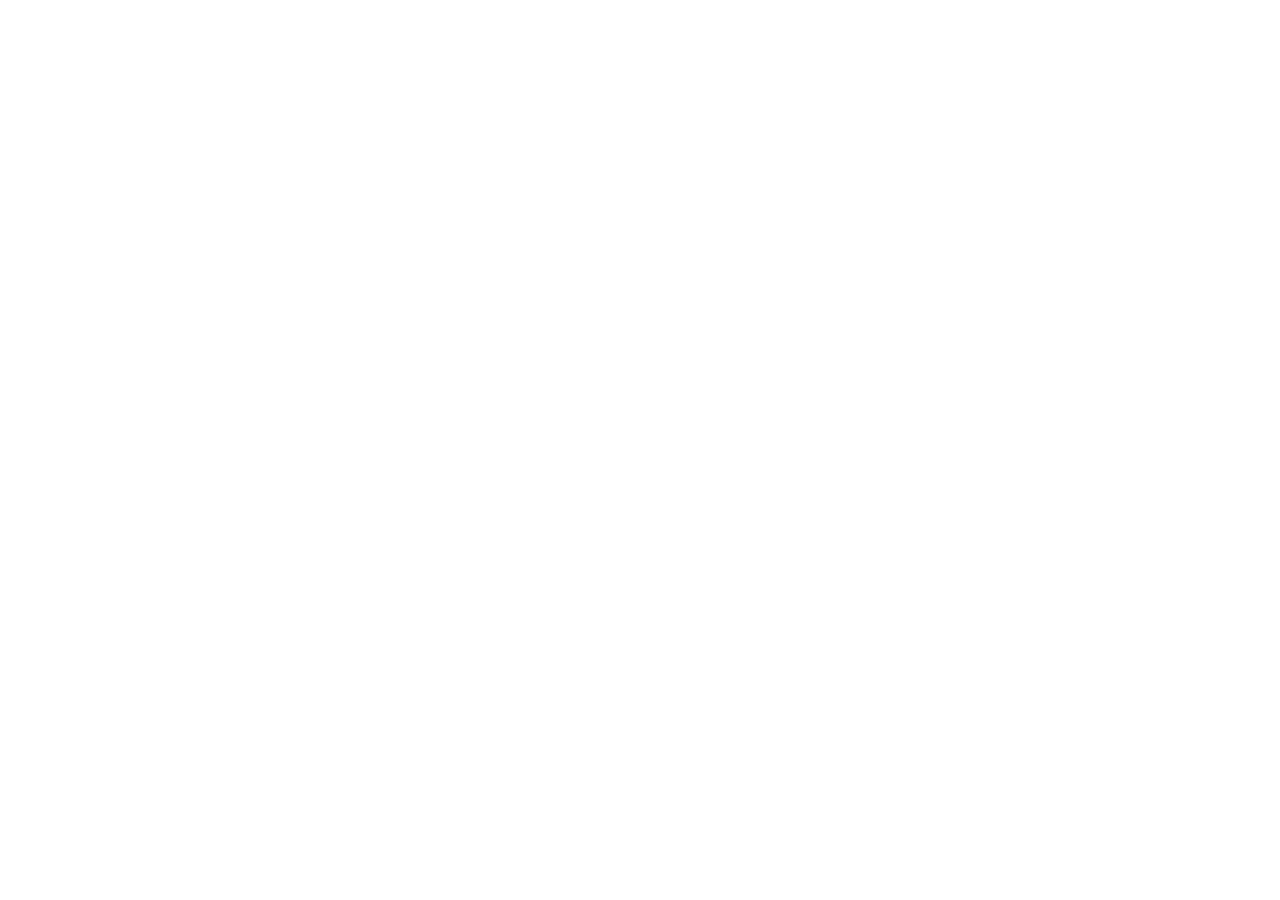
